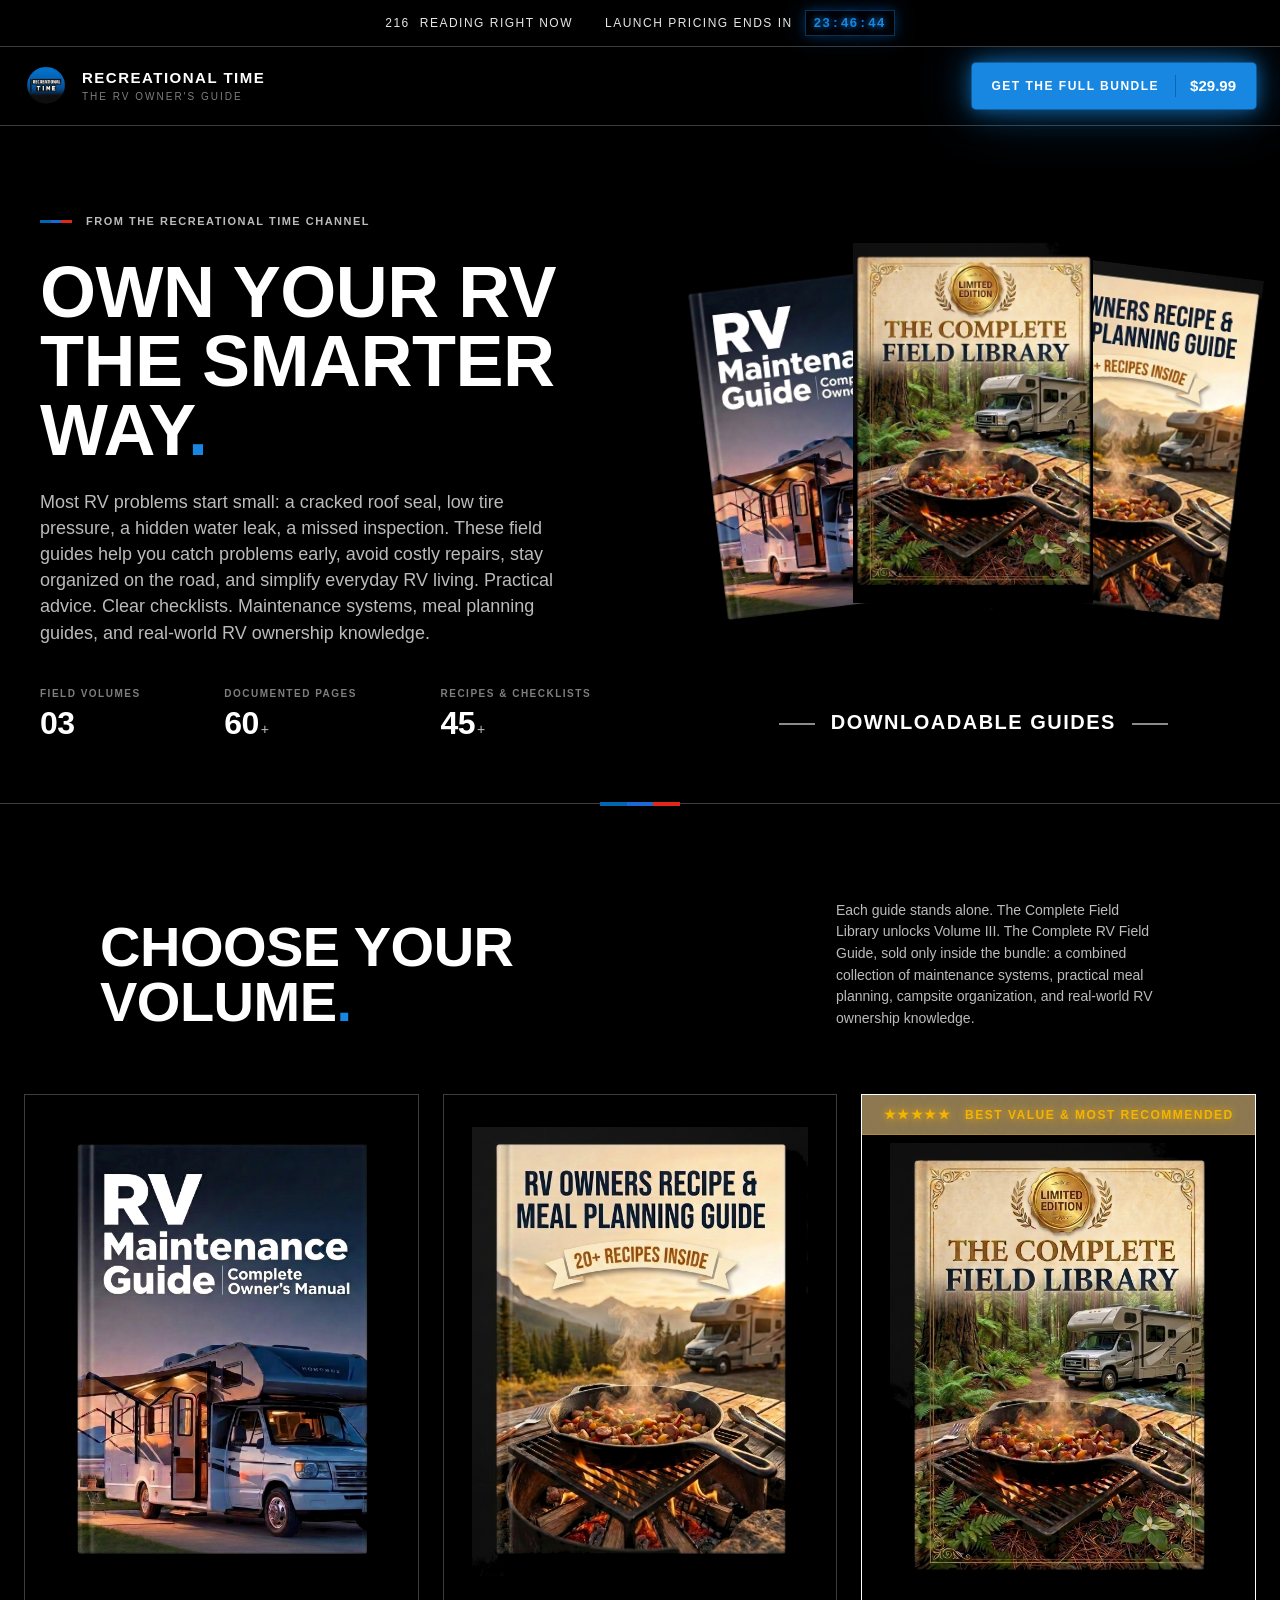
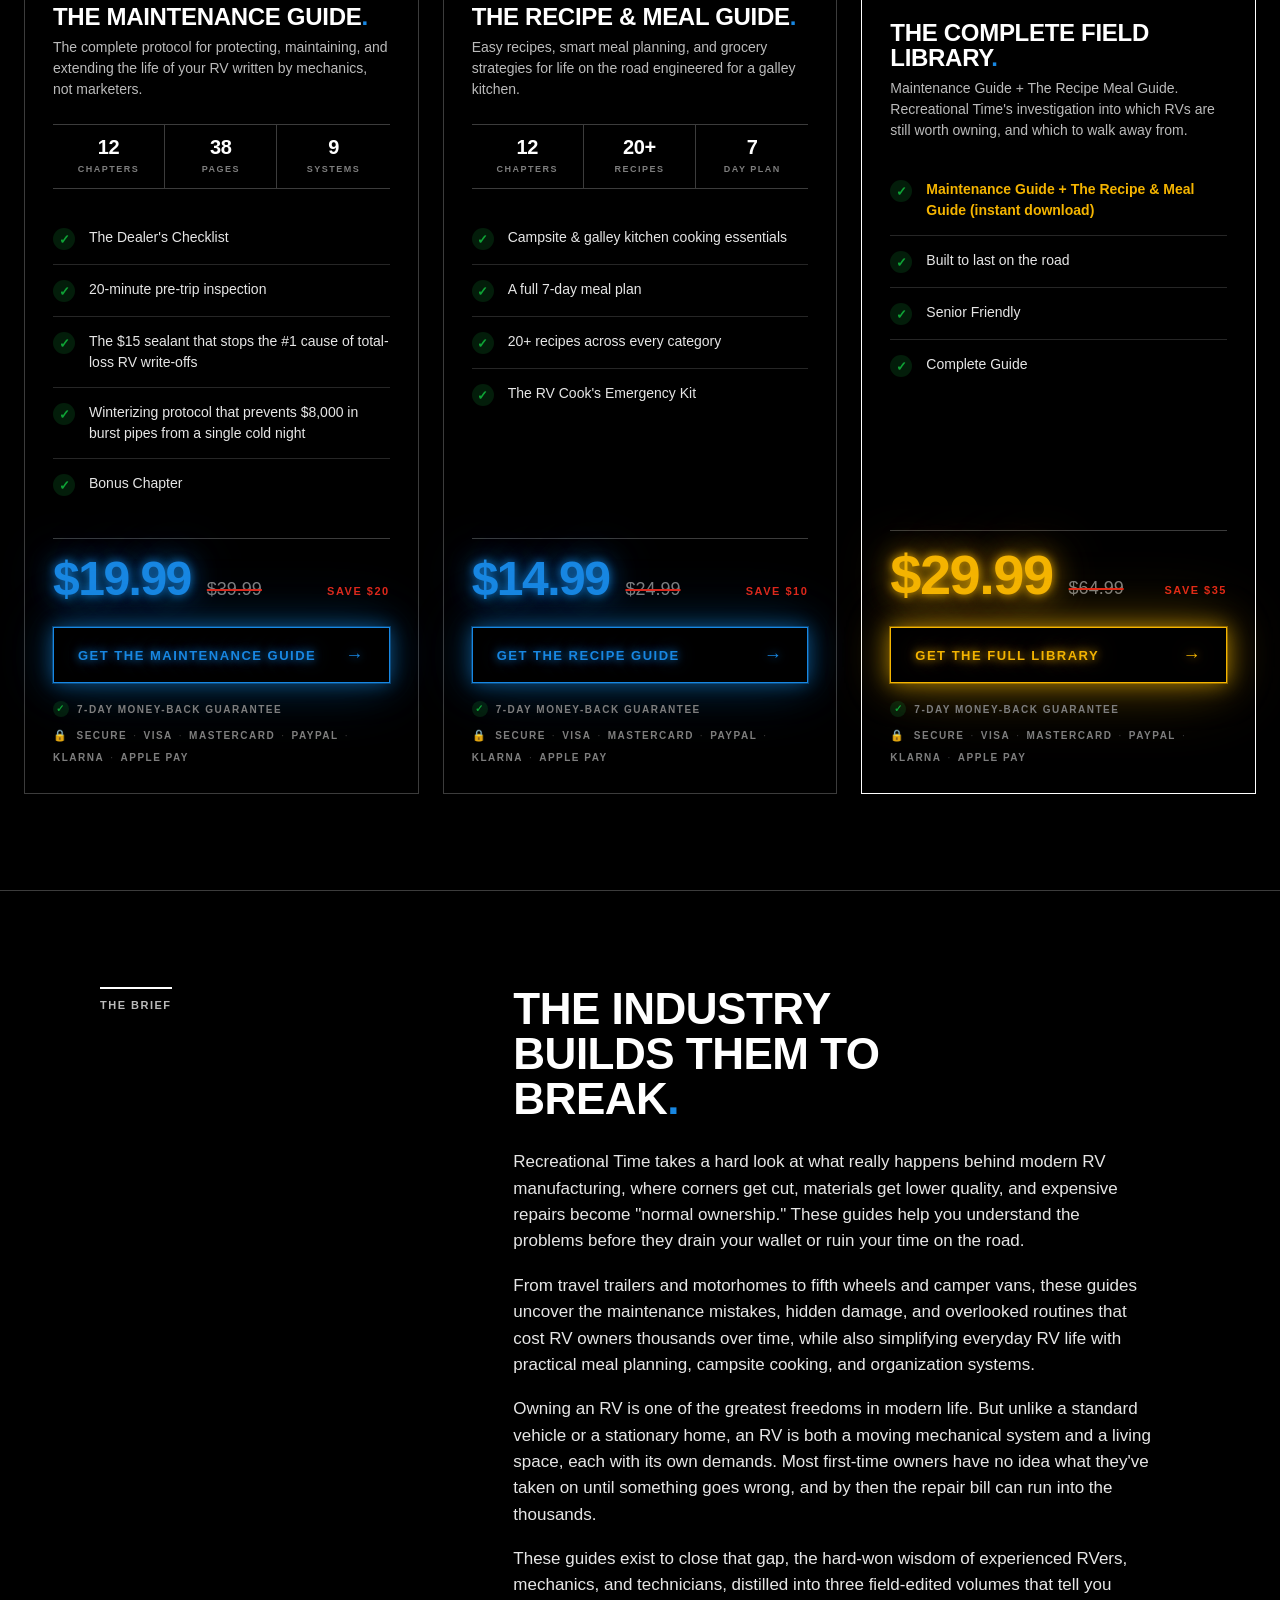
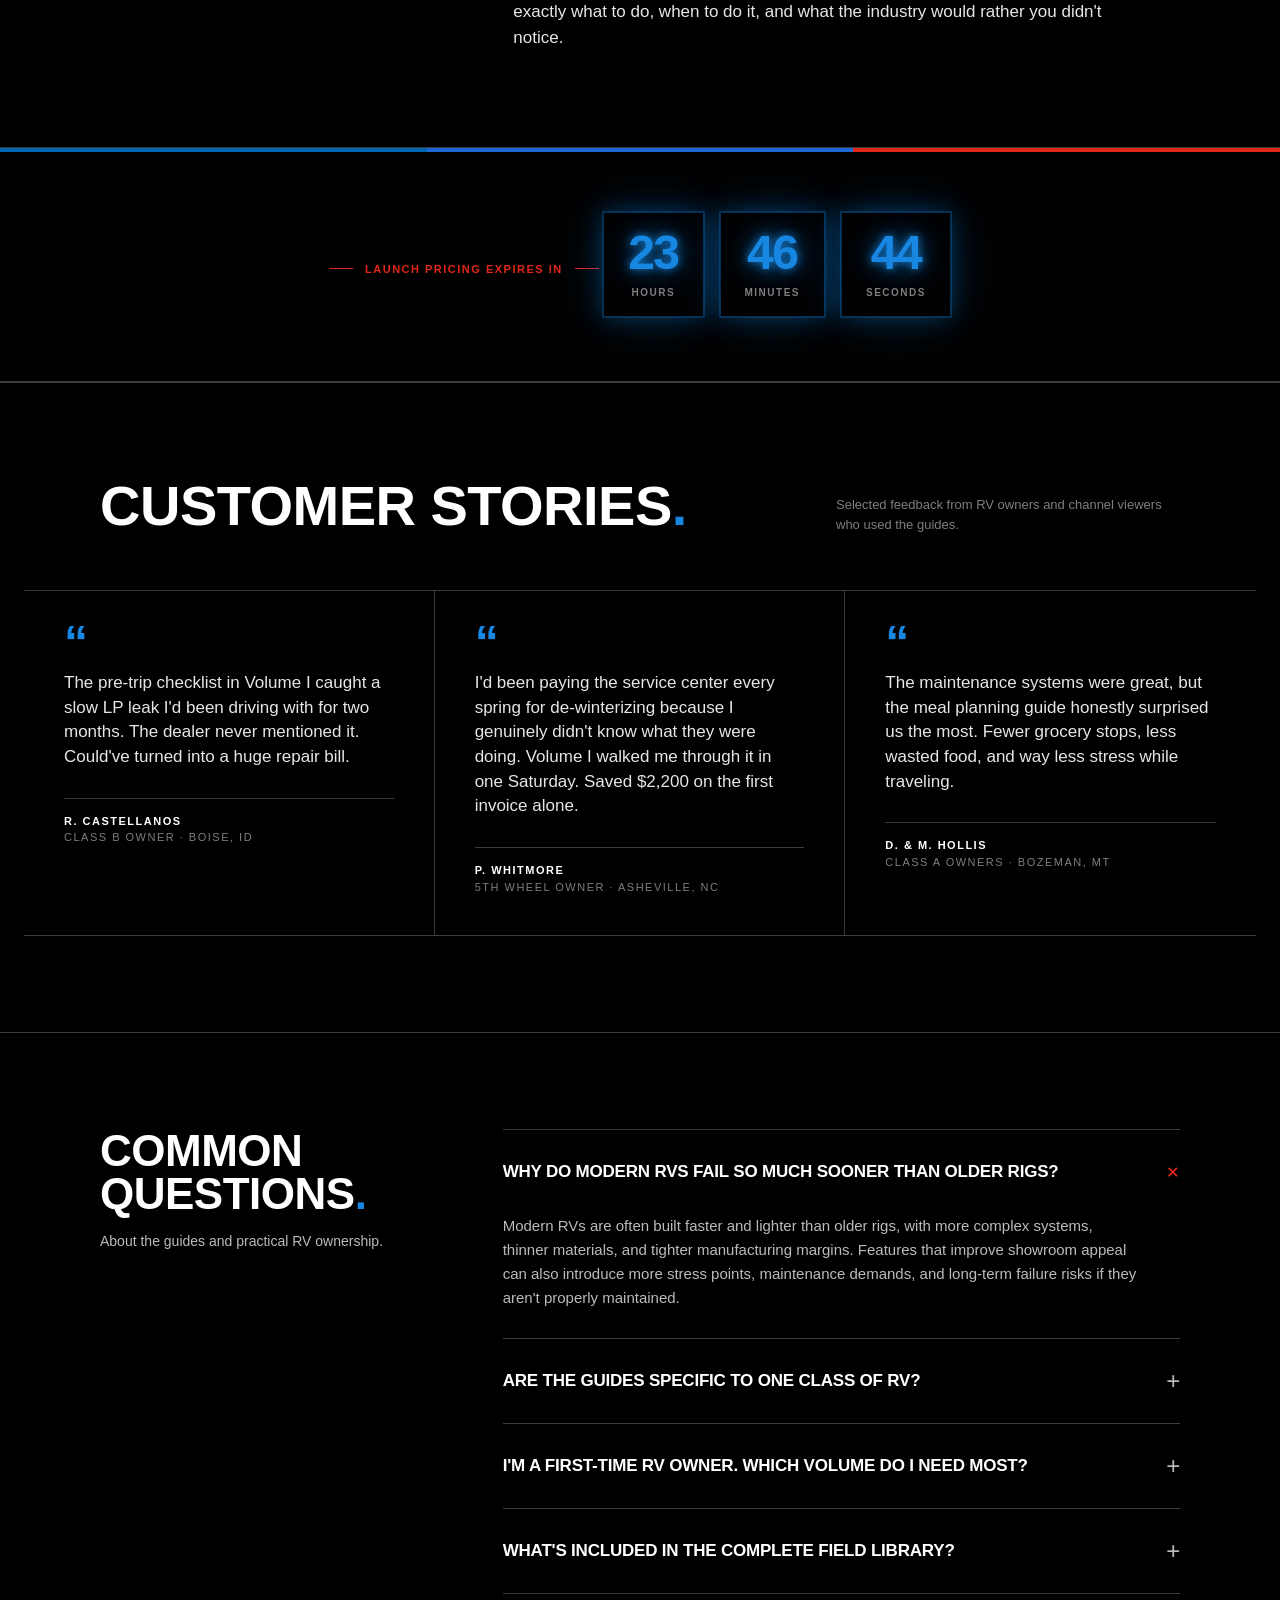
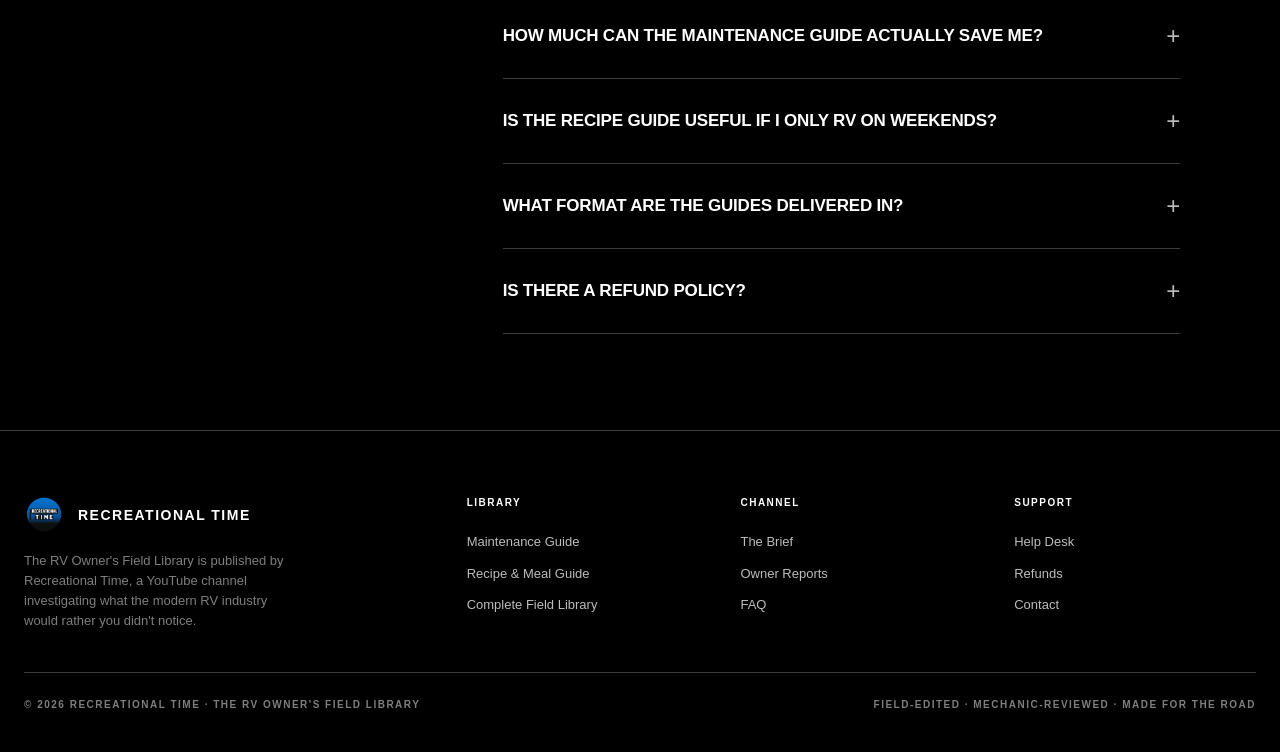
==== index.html @ baa6d8cb "Update nav bundle price from $30 to $29.99 Co-Authored-By: Claude Opus 4.6 <noreply@anthropic.com>" ====
<!DOCTYPE html>
<html lang="en">
<head>
<meta charset="UTF-8">
<meta name="viewport" content="width=device-width, initial-scale=1.0">
<title>Recreational Time — The RV Owner's Field Library</title>
<meta name="description" content="From Recreational Time on YouTube — three field-edited guides for RV owners: maintenance, meal planning, and the brand-trust briefing the industry doesn't want you to read.">

<link rel="stylesheet" href="project/assets/colors_and_type.css">

<!-- Hotmart Checkout Widget -->
<script type="text/javascript">
function importHotmart(){
  var imported = document.createElement('script');
  imported.src = 'https://static.hotmart.com/checkout/widget.min.js';
  document.head.appendChild(imported);
  var link = document.createElement('link');
  link.rel = 'stylesheet';
  link.type = 'text/css';
  link.href = 'https://static.hotmart.com/css/hotmart-fb.min.css';
  document.head.appendChild(link);
}
importHotmart();
</script>

<style>
*, *::before, *::after { box-sizing: border-box; }

html, body { overflow-x: hidden; }

body {
  background: var(--rt-canvas);
  color: var(--rt-ink);
  font-family: var(--rt-font-text);
  font-weight: var(--rt-weight-body);
}

a { color: inherit; text-decoration: none; }

img { display: block; max-width: 100%; }

/* ============================================================
 * URGENCY BAR
 * ============================================================ */
.urgency-bar {
  position: sticky;
  top: 0;
  z-index: 100;
  background: var(--rt-canvas);
  border-bottom: 1px solid var(--rt-hairline);
  font-family: var(--rt-font-display);
  font-size: 12px;
  letter-spacing: var(--rt-track-machined);
  text-transform: uppercase;
  color: var(--rt-body-strong);
}

.urgency-bar-inner {
  max-width: 1440px;
  margin: 0 auto;
  padding: 10px 24px;
  display: flex;
  align-items: center;
  justify-content: center;
  gap: 32px;
  flex-wrap: wrap;
}

.urgency-left { display: inline-flex; align-items: center; gap: 10px; }
.urgency-right { display: inline-flex; align-items: center; gap: 12px; }

.urgency-bar strong { color: var(--rt-ink); font-weight: 700; }

.live-dot {
  display: inline-block;
  width: 6px; height: 6px;
  background: var(--rt-m-red);
  border-radius: var(--rt-radius-full);
  animation: pulse 1.6s var(--rt-ease) infinite;
}
@keyframes pulse { 0%,100%{opacity:1} 50%{opacity:0.35} }

.urgency-timer {
  display: inline-flex;
  align-items: center;
  gap: 2px;
  font-family: var(--rt-font-display);
  font-weight: 700;
  font-size: 13px;
  letter-spacing: 1.5px;
  color: #1887e2;
  font-variant-numeric: tabular-nums;
  padding: 2px 8px;
  border: 1px solid rgba(24, 135, 226, 0.40);
  text-shadow:
    0 0 6px rgba(24, 135, 226, 0.85),
    0 0 14px rgba(24, 135, 226, 0.60),
    0 0 28px rgba(24, 135, 226, 0.35);
  box-shadow:
    0 0 12px rgba(24, 135, 226, 0.30),
    0 0 28px rgba(24, 135, 226, 0.18);
}

/* ============================================================
 * NAV BAR
 * ============================================================ */
.nav-bar {
  position: sticky;
  top: 38px;
  z-index: 99;
  background: var(--rt-canvas);
  border-bottom: 1px solid var(--rt-hairline);
}
.nav-bar-inner {
  max-width: 1440px;
  margin: 0 auto;
  padding: 16px 24px;
  display: flex;
  align-items: center;
  justify-content: space-between;
  gap: 24px;
}
.nav-brand {
  display: flex;
  align-items: center;
  gap: 14px;
}
.nav-logo {
  width: 44px;
  height: 44px;
  display: block;
  object-fit: contain;
  flex-shrink: 0;
}
.footer-brand .nav-logo { width: 40px; height: 40px; }
.nav-brand-text {
  font-family: var(--rt-font-display);
  font-weight: 700;
  font-size: 15px;
  letter-spacing: var(--rt-track-machined);
  text-transform: uppercase;
  color: var(--rt-ink);
  line-height: 1.1;
}
.nav-brand-text span {
  display: block;
  font-weight: 400;
  font-size: 10px;
  letter-spacing: 2px;
  color: var(--rt-muted);
  margin-top: 4px;
}
.nav-links {
  display: flex;
  align-items: center;
  gap: 32px;
}
.nav-link {
  font-family: var(--rt-font-display);
  font-size: 13px;
  letter-spacing: var(--rt-track-machined);
  text-transform: uppercase;
  color: var(--rt-body);
  font-weight: 400;
  transition: color var(--rt-duration-base) var(--rt-ease);
}
.nav-link:hover { color: var(--rt-ink); }

.nav-cta {
  display: inline-flex;
  align-items: center;
  gap: 16px;
  background: #1887e2;
  color: #ffffff;
  padding: 12px 20px;
  font-family: var(--rt-font-display);
  font-weight: 700;
  font-size: 12px;
  letter-spacing: var(--rt-track-machined);
  text-transform: uppercase;
  border-radius: 4px;
  box-shadow:
    0 0 0 1px rgba(24, 135, 226, 0.45),
    0 0 16px rgba(24, 135, 226, 0.55),
    0 0 36px rgba(24, 135, 226, 0.45),
    0 0 64px rgba(24, 135, 226, 0.30);
  transition: box-shadow var(--rt-duration-base) var(--rt-ease),
              transform var(--rt-duration-base) var(--rt-ease),
              background-color var(--rt-duration-base) var(--rt-ease);
}
.nav-cta:hover {
  background: #2898f0;
  transform: translateY(-1px);
  box-shadow:
    0 0 0 1px rgba(24, 135, 226, 0.6),
    0 0 22px rgba(24, 135, 226, 0.75),
    0 0 48px rgba(24, 135, 226, 0.55),
    0 0 80px rgba(24, 135, 226, 0.40);
}
.nav-cta-price {
  font-weight: 900;
  font-size: 15px;
  letter-spacing: 0;
  padding-left: 14px;
  border-left: 1px solid rgba(0,0,0,0.25);
}

@media (max-width: 820px) {
  .nav-links { display: none; }
  .nav-brand-text span { display: none; }
  .nav-brand-text { font-size: 13px; }
}

/* ============================================================
 * HERO
 * ============================================================ */
.hero {
  position: relative;
  padding: 80px 24px 64px;
  background: var(--rt-canvas);
  overflow: hidden;
}
.hero-inner {
  max-width: 1200px;
  margin: 0 auto;
  display: grid;
  grid-template-columns: 1.1fr 1fr;
  gap: 80px;
  align-items: center;
}
@media (max-width: 960px) {
  .hero-inner { grid-template-columns: 1fr; gap: 56px; text-align: center; }
}

.hero-eyebrow {
  display: inline-flex;
  align-items: center;
  gap: 14px;
  font-family: var(--rt-font-display);
  font-size: 11px;
  font-weight: 700;
  letter-spacing: var(--rt-track-machined);
  text-transform: uppercase;
  color: var(--rt-body);
  margin-bottom: 28px;
}
.hero-eyebrow::before {
  content: '';
  width: 32px;
  height: 3px;
  background: var(--rt-tricolor);
}

.hero h1 {
  font-family: var(--rt-font-display);
  font-weight: 700;
  font-size: clamp(40px, 6.2vw, 72px);
  line-height: 0.96;
  letter-spacing: -0.5px;
  text-transform: uppercase;
  color: var(--rt-ink);
  margin: 0 0 24px;
}
.hero h1 .rt-period { color: #1887e2; }

.hero-sub {
  font-family: var(--rt-font-text);
  font-size: 18px;
  font-weight: 300;
  line-height: 1.45;
  color: var(--rt-body);
  max-width: 540px;
  margin-bottom: 40px;
}
@media (max-width: 960px) { .hero-sub { margin-left: auto; margin-right: auto; } }

.hero-stats {
  display: grid;
  grid-template-columns: repeat(3, auto);
  gap: 48px;
  margin-bottom: 0;
}
@media (max-width: 960px) {
  .hero-stats { justify-content: center; gap: 32px; }
}
@media (max-width: 500px) {
  .hero-stats { grid-template-columns: 1fr 1fr; gap: 24px 32px; }
}
.hero-stat-label {
  font-family: var(--rt-font-display);
  font-size: 10px;
  font-weight: 700;
  letter-spacing: var(--rt-track-machined);
  text-transform: uppercase;
  color: var(--rt-muted);
  margin-bottom: 6px;
}
.hero-stat-value {
  font-family: var(--rt-font-display);
  font-weight: 700;
  font-size: 32px;
  line-height: 1;
  color: var(--rt-ink);
  letter-spacing: -0.5px;
}
.hero-stat-unit { font-size: 14px; color: var(--rt-body); margin-left: 2px; font-weight: 400; }

.hero-stack-wrap {
  display: flex;
  flex-direction: column;
  align-items: stretch;
}

.hero-stack {
  position: relative;
  height: 460px;
  display: flex;
  align-items: center;
  justify-content: center;
}
@media (max-width: 960px) { .hero-stack { height: 380px; } }

.hero-stack .vol {
  position: absolute;
  width: 240px;
  aspect-ratio: 2/3;
  box-shadow: none;
  transition: transform var(--rt-duration-photo) var(--rt-ease);
}
.hero-stack .vol-1 { transform: translate(-150px, 8px) rotate(-7deg); z-index: 1; }
.hero-stack .vol-2 { transform: translate(0, -14px) rotate(0deg); z-index: 3; }
.hero-stack .vol-3 { transform: translate(150px, 8px) rotate(7deg); z-index: 2; }
.hero-stack:hover .vol-1 { transform: translate(-180px, 0) rotate(-9deg); }
.hero-stack:hover .vol-2 { transform: translate(0, -22px) rotate(0deg); }
.hero-stack:hover .vol-3 { transform: translate(180px, 0) rotate(9deg); }

@media (max-width: 960px) {
  .hero-stack .vol { width: 170px; }
  .hero-stack .vol-1 { transform: translate(-115px, 6px) rotate(-7deg); }
  .hero-stack .vol-2 { transform: translate(0, -10px) rotate(0deg); }
  .hero-stack .vol-3 { transform: translate(115px, 6px) rotate(7deg); }
}

.hero-stack .vol .cover-photo {
  background: var(--rt-canvas);
  width: 100%;
  height: 100%;
  display: block;
  overflow: hidden;
}
.hero-stack .vol .cover-photo img {
  width: 100%;
  height: 100%;
  object-fit: cover;
  display: block;
}

.hero-stack-label {
  margin-top: 40px;
  text-align: center;
  font-family: var(--rt-font-display);
  font-size: 20px;
  font-weight: 700;
  letter-spacing: var(--rt-track-machined);
  text-transform: uppercase;
  color: #ffffff;
}
.hero-stack-label::before,
.hero-stack-label::after {
  content: '';
  display: inline-block;
  width: 36px;
  height: 1.5px;
  background: rgba(255, 255, 255, 0.55);
  vertical-align: middle;
  margin: 0 16px;
}

@media (max-width: 960px) {
  .hero-stack-label { font-size: 18px; margin-top: 32px; }
}

/* ============================================================
 * COVER COMPONENTS
 * ============================================================ */
.cover-photo {
  background: var(--rt-canvas);
  border: 0;
  padding: 0;
  display: block;
  position: relative;
  overflow: hidden;
}
.cover-photo img {
  width: 100%;
  height: 100%;
  object-fit: cover;
  object-position: center;
  display: block;
}

/* ============================================================
 * OFFER — THE THREE BOOKS
 * ============================================================ */
.offer {
  background: var(--rt-canvas);
  padding: 96px 24px;
  border-top: 1px solid var(--rt-hairline);
  position: relative;
}
.offer-stripe {
  position: absolute;
  top: -2px;
  left: 50%;
  transform: translateX(-50%);
  width: 80px;
  height: 4px;
  background: var(--rt-tricolor);
}

.offer-head {
  max-width: 1080px;
  margin: 0 auto 64px;
  display: grid;
  grid-template-columns: 2fr 1fr;
  gap: 48px;
  align-items: end;
}
@media (max-width: 820px) {
  .offer-head { grid-template-columns: 1fr; gap: 24px; }
}

.offer-head h2 {
  font-family: var(--rt-font-display);
  font-weight: 700;
  font-size: clamp(32px, 4.4vw, 56px);
  line-height: 0.98;
  text-transform: uppercase;
  letter-spacing: -0.5px;
  color: var(--rt-ink);
  margin: 0;
}
.offer-head h2 .rt-period { color: #1887e2; }
.offer-head p {
  font-family: var(--rt-font-text);
  font-size: 14px;
  font-weight: 300;
  color: var(--rt-body);
  line-height: 1.55;
  max-width: 320px;
}
@media (max-width: 820px) { .offer-head p { max-width: none; } }

.cards-grid {
  display: grid;
  grid-template-columns: repeat(3, 1fr);
  gap: 24px;
  max-width: 1280px;
  margin: 0 auto;
}
@media (max-width: 960px) {
  .cards-grid { grid-template-columns: 1fr; max-width: 440px; }
}

/* ---- Card ---- */
.book-card {
  background: var(--rt-canvas);
  border: 1px solid var(--rt-hairline);
  display: flex;
  flex-direction: column;
  position: relative;
  padding: 32px 28px 28px;
  transition: border-color var(--rt-duration-base) var(--rt-ease);
}
.book-card:hover { border-color: var(--rt-body); }

.book-card.featured {
  background: var(--rt-canvas);
  border-color: var(--rt-ink);
  padding-top: 48px;
}

.featured-flag {
  position: absolute;
  top: 0; left: 0; right: 0;
  background: rgb(141, 120, 82);
  color: #f4b400;
  font-family: var(--rt-font-display);
  font-weight: 700;
  font-size: 12px;
  letter-spacing: var(--rt-track-machined);
  text-transform: uppercase;
  text-align: center;
  padding: 10px 14px;
  display: flex;
  align-items: center;
  justify-content: center;
  gap: 14px;
  border-bottom: 1px solid rgba(244, 180, 0, 0.35);
  text-shadow:
    0 0 8px rgba(244, 180, 0, 0.80),
    0 0 18px rgba(244, 180, 0, 0.50);
}
.featured-flag .stars {
  letter-spacing: 1.5px;
  font-size: 13px;
}

.book-vol {
  position: absolute;
  top: 16px;
  right: 16px;
  font-family: var(--rt-font-display);
  font-weight: 700;
  font-size: 11px;
  letter-spacing: var(--rt-track-machined);
  text-transform: uppercase;
  color: var(--rt-muted);
  z-index: 2;
}
.book-card.featured .book-vol { top: 60px; }

.card-cover-slot {
  width: 100%;
  aspect-ratio: 3/4;
  margin-bottom: 28px;
  display: flex;
  align-items: stretch;
  justify-content: stretch;
}
.card-cover-slot .cover-photo { width: 100%; height: 100%; }

.card-title {
  font-family: var(--rt-font-display);
  font-weight: 700;
  font-size: 24px;
  line-height: 1.05;
  letter-spacing: -0.3px;
  text-transform: uppercase;
  color: var(--rt-ink);
  margin: 0 0 8px;
}
.card-title .rt-period { color: #1887e2; }
.card-tagline {
  font-family: var(--rt-font-text);
  font-size: 14px;
  font-weight: 300;
  color: var(--rt-body);
  line-height: 1.5;
  margin: 0 0 24px;
}

/* Spec strip */
.spec-strip {
  display: grid;
  grid-template-columns: repeat(3, 1fr);
  border-top: 1px solid var(--rt-hairline);
  border-bottom: 1px solid var(--rt-hairline);
  margin-bottom: 24px;
}
.spec-cell {
  padding: 12px 8px;
  text-align: center;
  border-right: 1px solid var(--rt-hairline);
}
.spec-cell:last-child { border-right: 0; }
.spec-cell-val {
  font-family: var(--rt-font-display);
  font-weight: 700;
  font-size: 20px;
  color: var(--rt-ink);
  line-height: 1;
  letter-spacing: -0.3px;
}
.spec-cell-lbl {
  font-family: var(--rt-font-display);
  font-size: 9px;
  font-weight: 700;
  letter-spacing: var(--rt-track-machined);
  text-transform: uppercase;
  color: var(--rt-muted);
  margin-top: 6px;
}

/* Volume equation for the bundle */
.includes-eq {
  display: grid;
  grid-template-columns: 1fr auto 1fr auto 1fr;
  align-items: stretch;
  gap: 6px;
  margin-bottom: 24px;
}
.eq-vol {
  background: var(--rt-canvas);
  border: 1px solid var(--rt-hairline);
  padding: 10px 6px;
  text-align: center;
  position: relative;
}
.eq-vol.exclusive { border-color: var(--rt-ink); }
.eq-vol.exclusive::before {
  content: '';
  position: absolute;
  top: -1px; left: -1px; right: -1px;
  height: 3px;
  background: var(--rt-tricolor);
}
.eq-roman {
  font-family: var(--rt-font-display);
  font-weight: 700;
  font-size: 22px;
  color: var(--rt-ink);
  line-height: 1;
  letter-spacing: -0.5px;
}
.eq-lbl {
  font-family: var(--rt-font-display);
  font-size: 9px;
  font-weight: 700;
  letter-spacing: var(--rt-track-machined);
  text-transform: uppercase;
  color: var(--rt-muted);
  margin-top: 4px;
}
.eq-vol.exclusive .eq-tag {
  position: absolute;
  bottom: -8px; left: 50%;
  transform: translateX(-50%);
  background: var(--rt-ink);
  color: var(--rt-canvas);
  font-family: var(--rt-font-display);
  font-size: 7px;
  font-weight: 700;
  letter-spacing: 1px;
  text-transform: uppercase;
  padding: 2px 6px;
  white-space: nowrap;
}
.eq-plus {
  font-family: var(--rt-font-display);
  font-weight: 300;
  font-size: 18px;
  color: var(--rt-muted);
  display: flex;
  align-items: center;
  justify-content: center;
}

/* Features list */
.features {
  list-style: none;
  padding: 0;
  margin: 0 0 28px;
  flex: 1;
}
.features li {
  display: flex;
  gap: 14px;
  padding: 14px 0;
  font-family: var(--rt-font-text);
  font-size: 14px;
  font-weight: 300;
  line-height: 1.5;
  color: var(--rt-body-strong);
  border-bottom: 1px solid var(--rt-hairline-strong);
}
.features li:last-child { border-bottom: 0; }
.features li::before {
  content: '\2713';
  flex: 0 0 22px;
  width: 22px;
  height: 22px;
  display: inline-flex;
  align-items: center;
  justify-content: center;
  background: rgba(15, 163, 54, 0.18);
  color: var(--rt-success);
  border-radius: var(--rt-radius-full);
  font-family: var(--rt-font-display);
  font-size: 13px;
  font-weight: 700;
  line-height: 1;
  margin-top: 1px;
}
.features li strong {
  color: var(--rt-warning);
  font-weight: 700;
}
.features li .gold {
  color: #f4b400;
}

/* Bonus block */
.bonus-block {
  border: 1px solid var(--rt-hairline);
  border-left: 3px solid;
  border-image: var(--rt-tricolor) 1;
  border-left-width: 3px;
  padding: 16px 18px;
  margin-bottom: 24px;
  background: var(--rt-surface-soft);
}
.bonus-head {
  font-family: var(--rt-font-display);
  font-size: 10px;
  font-weight: 700;
  letter-spacing: var(--rt-track-machined);
  text-transform: uppercase;
  color: var(--rt-ink);
  margin-bottom: 10px;
}
.bonus-row {
  display: grid;
  grid-template-columns: auto 1fr auto;
  gap: 12px;
  padding: 8px 0;
  align-items: baseline;
  font-family: var(--rt-font-text);
  font-size: 13px;
  font-weight: 300;
  color: var(--rt-body-strong);
  border-bottom: 1px dashed var(--rt-hairline-strong);
}
.bonus-row:last-child { border-bottom: 0; }
.bonus-num {
  font-family: var(--rt-font-display);
  font-weight: 700;
  font-size: 10px;
  letter-spacing: var(--rt-track-machined);
  text-transform: uppercase;
  color: var(--rt-muted);
}
.bonus-val {
  font-family: var(--rt-font-display);
  font-weight: 700;
  font-size: 12px;
  letter-spacing: var(--rt-track-loose);
  color: var(--rt-ink);
  white-space: nowrap;
}

/* Price block */
.price-block {
  display: flex;
  align-items: baseline;
  gap: 16px;
  padding: 16px 0 24px;
  border-top: 1px solid var(--rt-hairline);
}
.price-now {
  font-family: var(--rt-font-display);
  font-weight: 700;
  font-size: 48px;
  line-height: 1;
  letter-spacing: -1.5px;
  color: #1887e2;
  text-shadow:
    0 0 10px rgba(24, 135, 226, 0.85),
    0 0 28px rgba(24, 135, 226, 0.60),
    0 0 56px rgba(24, 135, 226, 0.40);
}
.book-card.featured .price-now {
  font-size: 56px;
  color: #f4b400;
  text-shadow:
    0 0 10px rgba(244, 180, 0, 0.85),
    0 0 28px rgba(244, 180, 0, 0.60),
    0 0 56px rgba(244, 180, 0, 0.40);
}
.price-was {
  font-family: var(--rt-font-display);
  font-size: 18px;
  font-weight: 400;
  color: var(--rt-muted);
  text-decoration: line-through;
  text-decoration-color: var(--rt-m-red);
  text-decoration-thickness: 2px;
}
.price-save {
  margin-left: auto;
  font-family: var(--rt-font-display);
  font-weight: 700;
  font-size: 11px;
  letter-spacing: var(--rt-track-machined);
  text-transform: uppercase;
  color: var(--rt-m-red);
}

/* CTA */
.cta-btn {
  display: flex;
  align-items: center;
  justify-content: space-between;
  width: 100%;
  height: 56px;
  padding: 0 24px;
  background: var(--rt-canvas);
  color: #1887e2;
  border: 1px solid #1887e2;
  font-family: var(--rt-font-display);
  font-weight: 700;
  font-size: 13px;
  letter-spacing: var(--rt-track-machined);
  text-transform: uppercase;
  text-decoration: none;
  cursor: pointer;
  text-shadow:
    0 0 8px rgba(24, 135, 226, 0.85),
    0 0 20px rgba(24, 135, 226, 0.55);
  box-shadow:
    0 0 0 1px rgba(24, 135, 226, 0.35),
    0 0 18px rgba(24, 135, 226, 0.45),
    0 0 40px rgba(24, 135, 226, 0.30),
    0 0 70px rgba(24, 135, 226, 0.18);
  transition: background var(--rt-duration-base) var(--rt-ease),
              color var(--rt-duration-base) var(--rt-ease),
              box-shadow var(--rt-duration-base) var(--rt-ease),
              transform var(--rt-duration-base) var(--rt-ease);
}
.cta-btn:hover {
  background: #1887e2;
  color: #ffffff;
  transform: translateY(-1px);
  box-shadow:
    0 0 0 1px rgba(24, 135, 226, 0.55),
    0 0 26px rgba(24, 135, 226, 0.70),
    0 0 56px rgba(24, 135, 226, 0.50),
    0 0 90px rgba(24, 135, 226, 0.30);
}
.cta-btn .arrow { font-weight: 300; font-size: 18px; }

.cta-btn.primary {
  background: var(--rt-canvas);
  color: #f4b400;
  border-color: #f4b400;
  text-shadow:
    0 0 8px rgba(244, 180, 0, 0.85),
    0 0 20px rgba(244, 180, 0, 0.55);
  box-shadow:
    0 0 0 1px rgba(244, 180, 0, 0.40),
    0 0 20px rgba(244, 180, 0, 0.55),
    0 0 44px rgba(244, 180, 0, 0.35),
    0 0 78px rgba(244, 180, 0, 0.20);
}
.cta-btn.primary:hover {
  background: #f4b400;
  color: #1a1100;
  border-color: #f4b400;
  text-shadow: none;
  box-shadow:
    0 0 0 1px rgba(244, 180, 0, 0.60),
    0 0 28px rgba(244, 180, 0, 0.80),
    0 0 60px rgba(244, 180, 0, 0.55),
    0 0 96px rgba(244, 180, 0, 0.32);
}

/* Guarantee */
.guarantee {
  display: flex;
  flex-direction: column;
  gap: 10px;
  margin-top: 18px;
  font-family: var(--rt-font-display);
  font-size: 10px;
  font-weight: 700;
  letter-spacing: var(--rt-track-machined);
  text-transform: uppercase;
  color: var(--rt-muted);
}
.guarantee::before { display: none; }
.guarantee-line {
  display: flex;
  align-items: center;
  gap: 8px;
}
.guarantee-check {
  display: inline-flex;
  align-items: center;
  justify-content: center;
  width: 16px;
  height: 16px;
  background: rgba(15, 163, 54, 0.18);
  color: var(--rt-success);
  border-radius: var(--rt-radius-full);
  font-size: 10px;
  font-weight: 700;
  line-height: 1;
  flex-shrink: 0;
}
.guarantee-payments {
  display: flex;
  align-items: center;
  gap: 6px;
  flex-wrap: wrap;
}
.guarantee-payments .lock {
  font-size: 11px;
  margin-right: 2px;
}
.guarantee-payments .sep {
  color: var(--rt-hairline);
  font-weight: 300;
}

/* ============================================================
 * STORY
 * ============================================================ */
.story {
  background: var(--rt-canvas);
  padding: 96px 24px;
  border-top: 1px solid var(--rt-hairline);
}
.story-inner {
  max-width: 1080px;
  margin: 0 auto;
  display: grid;
  grid-template-columns: 1fr 2fr;
  gap: 80px;
  align-items: start;
}
@media (max-width: 820px) {
  .story-inner { grid-template-columns: 1fr; gap: 32px; }
}
.story-label {
  font-family: var(--rt-font-display);
  font-size: 11px;
  font-weight: 700;
  letter-spacing: var(--rt-track-machined);
  text-transform: uppercase;
  color: var(--rt-body);
  padding-top: 8px;
  border-top: 2px solid var(--rt-ink);
  display: inline-block;
}
.story h2 {
  font-family: var(--rt-font-display);
  font-weight: 700;
  font-size: clamp(28px, 3.8vw, 44px);
  line-height: 1.02;
  text-transform: uppercase;
  letter-spacing: -0.5px;
  color: var(--rt-ink);
  margin: 0 0 28px;
}
.story h2 .rt-period { color: #1887e2; }
.story p {
  font-family: var(--rt-font-text);
  font-size: 17px;
  font-weight: 300;
  line-height: 1.55;
  color: var(--rt-body-strong);
  margin-bottom: 18px;
  max-width: 640px;
}
.story p:last-child { margin-bottom: 0; }
.story p strong { color: var(--rt-ink); font-weight: 700; }

/* ============================================================
 * COUNTDOWN
 * ============================================================ */
.countdown {
  background: var(--rt-canvas);
  padding: 64px 24px;
  border-top: 1px solid var(--rt-hairline);
  border-bottom: 1px solid var(--rt-hairline);
  text-align: center;
  position: relative;
}
.countdown::before {
  content: '';
  position: absolute;
  top: 0; left: 0; right: 0;
  height: 4px;
  background: var(--rt-tricolor);
}
.countdown-label {
  font-family: var(--rt-font-display);
  font-size: 11px;
  font-weight: 700;
  letter-spacing: var(--rt-track-machined);
  text-transform: uppercase;
  color: var(--rt-m-red);
  margin-bottom: 24px;
  display: inline-flex;
  align-items: center;
  gap: 12px;
}
.countdown-label::before,
.countdown-label::after {
  content: '';
  width: 24px;
  height: 1px;
  background: var(--rt-m-red);
}
.countdown-timer {
  display: inline-flex;
  gap: 16px;
  font-family: var(--rt-font-display);
}
.countdown-unit {
  background: var(--rt-canvas);
  border: 1px solid rgba(24, 135, 226, 0.35);
  padding: 16px 24px;
  min-width: 96px;
  box-shadow:
    0 0 0 1px rgba(24, 135, 226, 0.25),
    0 0 24px rgba(24, 135, 226, 0.35),
    0 0 56px rgba(24, 135, 226, 0.20);
}
.countdown-unit .num {
  font-size: 48px;
  font-weight: 700;
  color: #1887e2;
  line-height: 1;
  letter-spacing: -1.5px;
  font-variant-numeric: tabular-nums;
  text-shadow:
    0 0 8px rgba(24, 135, 226, 0.85),
    0 0 24px rgba(24, 135, 226, 0.65),
    0 0 48px rgba(24, 135, 226, 0.45);
}
.countdown-unit .label {
  margin-top: 8px;
  font-family: var(--rt-font-display);
  font-size: 10px;
  font-weight: 700;
  letter-spacing: var(--rt-track-machined);
  text-transform: uppercase;
  color: var(--rt-muted);
}
@media (max-width: 600px) {
  .countdown-unit { padding: 12px 14px; min-width: 80px; }
  .countdown-unit .num { font-size: 36px; }
  .countdown-timer { gap: 8px; }
}

/* ============================================================
 * TESTIMONIALS
 * ============================================================ */
.testimonials {
  background: var(--rt-canvas);
  padding: 96px 24px;
  border-top: 1px solid var(--rt-hairline);
}
.test-inner { max-width: 1280px; margin: 0 auto; }
.test-head {
  max-width: 1080px;
  margin: 0 auto 56px;
  display: grid;
  grid-template-columns: 2fr 1fr;
  gap: 48px;
  align-items: end;
}
@media (max-width: 820px) { .test-head { grid-template-columns: 1fr; gap: 16px; } }
.test-head h2 {
  font-family: var(--rt-font-display);
  font-weight: 700;
  font-size: clamp(32px, 4.4vw, 56px);
  line-height: 0.98;
  text-transform: uppercase;
  letter-spacing: -0.5px;
  color: var(--rt-ink);
  margin: 0;
}
.test-head h2 .rt-period { color: #1887e2; }
.test-head p {
  font-family: var(--rt-font-text);
  font-size: 13px;
  font-weight: 300;
  color: var(--rt-muted);
  line-height: 1.5;
}

.test-grid {
  display: grid;
  grid-template-columns: repeat(3, 1fr);
  gap: 0;
  max-width: 1280px;
  margin: 0 auto;
  border-top: 1px solid var(--rt-hairline);
  border-bottom: 1px solid var(--rt-hairline);
}
@media (max-width: 960px) { .test-grid { grid-template-columns: 1fr; } }

.test {
  padding: 40px;
  border-right: 1px solid var(--rt-hairline);
}
.test:last-child { border-right: 0; }
@media (max-width: 960px) {
  .test { border-right: 0; border-bottom: 1px solid var(--rt-hairline); }
  .test:last-child { border-bottom: 0; }
}
.test-quote {
  font-family: var(--rt-font-text);
  font-size: 17px;
  font-weight: 300;
  line-height: 1.45;
  color: var(--rt-body-strong);
  margin: 0 0 28px;
}
.test-quote::before {
  content: '\201C';
  display: block;
  font-family: var(--rt-font-display);
  font-size: 48px;
  font-weight: 700;
  line-height: 0.5;
  color: #1887e2;
  margin-bottom: 16px;
}
.test-byline {
  font-family: var(--rt-font-display);
  font-size: 11px;
  font-weight: 700;
  letter-spacing: var(--rt-track-machined);
  text-transform: uppercase;
  color: var(--rt-body);
  padding-top: 14px;
  border-top: 1px solid var(--rt-hairline);
}
.test-byline span { color: var(--rt-muted); font-weight: 400; }
.test-byline em { color: var(--rt-ink); font-style: normal; }

/* ============================================================
 * FAQ
 * ============================================================ */
.faq {
  background: var(--rt-canvas);
  padding: 96px 24px;
  border-top: 1px solid var(--rt-hairline);
}
.faq-inner {
  max-width: 1080px;
  margin: 0 auto;
  display: grid;
  grid-template-columns: 1fr 2fr;
  gap: 64px;
}
@media (max-width: 820px) { .faq-inner { grid-template-columns: 1fr; gap: 32px; } }

.faq-side h2 {
  font-family: var(--rt-font-display);
  font-weight: 700;
  font-size: clamp(28px, 3.8vw, 44px);
  line-height: 0.98;
  text-transform: uppercase;
  letter-spacing: -0.5px;
  color: var(--rt-ink);
  margin: 0 0 16px;
}
.faq-side h2 .rt-period { color: #1887e2; }
.faq-side p {
  font-family: var(--rt-font-text);
  font-size: 14px;
  font-weight: 300;
  color: var(--rt-body);
  line-height: 1.55;
}

.faq-list { display: flex; flex-direction: column; }
.faq-item {
  border-bottom: 1px solid var(--rt-hairline);
}
.faq-item:first-child { border-top: 1px solid var(--rt-hairline); }
.faq-item summary {
  list-style: none;
  cursor: pointer;
  padding: 24px 0;
  display: flex;
  justify-content: space-between;
  align-items: center;
  gap: 24px;
  font-family: var(--rt-font-display);
  font-weight: 700;
  font-size: 17px;
  letter-spacing: -0.2px;
  text-transform: uppercase;
  color: var(--rt-ink);
}
.faq-item summary::-webkit-details-marker,
.faq-item summary::marker { display: none; }
.faq-item summary::after {
  content: '+';
  font-family: var(--rt-font-display);
  font-weight: 300;
  font-size: 24px;
  color: var(--rt-body);
  transition: transform var(--rt-duration-base) var(--rt-ease), color var(--rt-duration-base) var(--rt-ease);
  flex-shrink: 0;
}
.faq-item[open] summary::after { transform: rotate(45deg); color: var(--rt-m-red); }
.faq-answer {
  padding: 0 0 28px;
  font-family: var(--rt-font-text);
  font-size: 15px;
  font-weight: 300;
  line-height: 1.6;
  color: var(--rt-body);
  max-width: 640px;
}
.faq-answer strong { color: var(--rt-ink); font-weight: 700; }

/* ============================================================
 * FOOTER
 * ============================================================ */
footer {
  background: var(--rt-canvas);
  padding: 64px 24px 40px;
  border-top: 1px solid var(--rt-hairline);
}
.footer-inner {
  max-width: 1280px;
  margin: 0 auto;
  display: grid;
  grid-template-columns: 1fr 2fr;
  gap: 48px;
  padding-bottom: 40px;
  border-bottom: 1px solid var(--rt-hairline);
}
@media (max-width: 820px) { .footer-inner { grid-template-columns: 1fr; gap: 32px; } }

.footer-brand {
  display: flex;
  align-items: center;
  gap: 14px;
  margin-bottom: 16px;
}
.footer-brand-text {
  font-family: var(--rt-font-display);
  font-weight: 700;
  font-size: 14px;
  letter-spacing: var(--rt-track-machined);
  text-transform: uppercase;
  color: var(--rt-ink);
}
.footer-side p {
  font-family: var(--rt-font-text);
  font-size: 13px;
  font-weight: 300;
  color: var(--rt-muted);
  line-height: 1.55;
  max-width: 280px;
}
.footer-cols {
  display: grid;
  grid-template-columns: repeat(3, 1fr);
  gap: 32px;
}
@media (max-width: 600px) { .footer-cols { grid-template-columns: 1fr 1fr; } }
.footer-col-h {
  font-family: var(--rt-font-display);
  font-size: 10px;
  font-weight: 700;
  letter-spacing: var(--rt-track-machined);
  text-transform: uppercase;
  color: var(--rt-ink);
  margin-bottom: 16px;
}
.footer-col a {
  display: block;
  font-family: var(--rt-font-text);
  font-size: 13px;
  font-weight: 300;
  color: var(--rt-body);
  padding: 6px 0;
  transition: color var(--rt-duration-base) var(--rt-ease);
}
.footer-col a:hover { color: var(--rt-ink); }

.footer-low {
  max-width: 1280px;
  margin: 0 auto;
  padding-top: 24px;
  display: flex;
  justify-content: space-between;
  align-items: center;
  gap: 16px;
  flex-wrap: wrap;
  font-family: var(--rt-font-display);
  font-size: 10px;
  font-weight: 700;
  letter-spacing: var(--rt-track-machined);
  text-transform: uppercase;
  color: var(--rt-muted);
}

/* ============================================================
 * MOBILE STICKY CTA
 * ============================================================ */
.mobile-cta {
  display: none;
  position: fixed;
  bottom: 0; left: 0; right: 0;
  z-index: 95;
  background: var(--rt-canvas);
  border-top: 1px solid var(--rt-hairline);
  padding: 12px 16px;
  align-items: center;
  justify-content: space-between;
  gap: 12px;
}
.mobile-cta::before {
  content: '';
  position: absolute;
  top: 0; left: 0; right: 0;
  height: 3px;
  background: var(--rt-tricolor);
}
.mobile-cta-left {
  display: flex;
  flex-direction: column;
  font-family: var(--rt-font-display);
}
.mobile-cta-label {
  font-size: 9px;
  font-weight: 700;
  letter-spacing: var(--rt-track-machined);
  text-transform: uppercase;
  color: var(--rt-muted);
}
.mobile-cta-prices {
  display: flex;
  align-items: baseline;
  gap: 8px;
  margin-top: 2px;
}
.mobile-cta-was {
  font-size: 12px;
  font-weight: 400;
  color: var(--rt-muted);
  text-decoration: line-through;
  text-decoration-color: var(--rt-m-red);
}
.mobile-cta-now {
  font-size: 22px;
  font-weight: 700;
  color: var(--rt-ink);
  letter-spacing: -0.5px;
}
.mobile-cta-btn {
  background: var(--rt-canvas);
  color: #f4b400;
  border: 1px solid #f4b400;
  font-family: var(--rt-font-display);
  font-size: 12px;
  font-weight: 700;
  letter-spacing: var(--rt-track-machined);
  text-transform: uppercase;
  padding: 13px 18px;
  white-space: nowrap;
  text-shadow:
    0 0 8px rgba(244, 180, 0, 0.85),
    0 0 20px rgba(244, 180, 0, 0.55);
  box-shadow:
    0 0 0 1px rgba(244, 180, 0, 0.40),
    0 0 20px rgba(244, 180, 0, 0.55),
    0 0 44px rgba(244, 180, 0, 0.35),
    0 0 78px rgba(244, 180, 0, 0.20);
}

@media (max-width: 820px) {
  .mobile-cta { display: flex; }
  body { padding-bottom: 80px; }
  .nav-cta { display: none; }
}
</style>
</head>
<body>

<!-- URGENCY BAR -->
<div class="urgency-bar">
  <div class="urgency-bar-inner">
    <span class="urgency-left"><span id="live-viewers">216</span> Reading Right Now</span>
    <span class="urgency-right">
      <span>Launch Pricing Ends In</span>
      <span class="urgency-timer">
        <span id="top-cd-h">05</span>:<span id="top-cd-m">42</span>:<span id="top-cd-s">11</span>
      </span>
    </span>
  </div>
</div>

<!-- NAV -->
<nav class="nav-bar">
  <div class="nav-bar-inner">
    <div class="nav-brand">
      <img class="nav-logo" src="project/assets/rt-logo-channel.png" alt="Recreational Time">
      <div class="nav-brand-text">
        Recreational Time
        <span>The RV Owner's Guide</span>
      </div>
    </div>
    <a href="#offer" class="nav-cta">Get The Full Bundle <span class="nav-cta-price">$29.99</span></a>
  </div>
</nav>

<!-- HERO -->
<header class="hero">
  <div class="hero-inner">
    <div class="hero-text">
      <div class="hero-eyebrow">From The Recreational Time Channel</div>
      <h1>Own Your RV<br>The Smarter<br>Way<span class="rt-period">.</span></h1>
      <p class="hero-sub">Most RV problems start small: a cracked roof seal, low tire pressure, a hidden water leak, a missed inspection. These field guides help you catch problems early, avoid costly repairs, stay organized on the road, and simplify everyday RV living. Practical advice. Clear checklists. Maintenance systems, meal planning guides, and real-world RV ownership knowledge.</p>

      <div class="hero-stats">
        <div>
          <div class="hero-stat-label">Field Volumes</div>
          <div class="hero-stat-value">03</div>
        </div>
        <div>
          <div class="hero-stat-label">Documented Pages</div>
          <div class="hero-stat-value">60<span class="hero-stat-unit">+</span></div>
        </div>
        <div>
          <div class="hero-stat-label">Recipes &amp; Checklists</div>
          <div class="hero-stat-value">45<span class="hero-stat-unit">+</span></div>
        </div>
      </div>
    </div>

    <div class="hero-stack-wrap">
      <div class="hero-stack">
        <div class="vol vol-1">
          <div class="cover-photo">
            <img src="project/assets/cover-maintenance-guide.png" alt="RV Maintenance Guide">
          </div>
        </div>
        <div class="vol vol-2">
          <div class="cover-photo">
            <img src="project/assets/cover-field-library.png" alt="The Complete Field Library">
          </div>
        </div>
        <div class="vol vol-3">
          <div class="cover-photo">
            <img src="project/assets/cover-recipe-guide.png" alt="RV Owners Recipe &amp; Meal Planning Guide">
          </div>
        </div>
      </div>
      <div class="hero-stack-label">Downloadable Guides</div>
    </div>
  </div>
</header>

<!-- OFFER — THE THREE BOOKS -->
<section class="offer" id="offer">
  <div class="offer-stripe"></div>

  <div class="offer-head">
    <h2>Choose Your<br>Volume<span class="rt-period">.</span></h2>
    <p>Each guide stands alone. The Complete Field Library unlocks Volume III. The Complete RV Field Guide, sold only inside the bundle: a combined collection of maintenance systems, practical meal planning, campsite organization, and real-world RV ownership knowledge.</p>
  </div>

  <div class="cards-grid">

    <!-- VOLUME I — MAINTENANCE GUIDE -->
    <article class="book-card">
      <div class="book-vol"></div>

      <div class="card-cover-slot">
        <div class="cover-photo">
          <img src="project/assets/cover-maintenance-guide.png" alt="RV Maintenance Guide" style="object-fit: cover">
        </div>
      </div>

      <h3 class="card-title">The Maintenance Guide<span class="rt-period">.</span></h3>
      <p class="card-tagline">The complete protocol for protecting, maintaining, and extending the life of your RV written by mechanics, not marketers.</p>

      <div class="spec-strip">
        <div class="spec-cell"><div class="spec-cell-val">12</div><div class="spec-cell-lbl">Chapters</div></div>
        <div class="spec-cell"><div class="spec-cell-val">38</div><div class="spec-cell-lbl">Pages</div></div>
        <div class="spec-cell"><div class="spec-cell-val">9</div><div class="spec-cell-lbl">Systems</div></div>
      </div>

      <ul class="features">
        <li>The Dealer's Checklist</li>
        <li>20-minute pre-trip inspection</li>
        <li>The $15 sealant that stops the #1 cause of total-loss RV write-offs</li>
        <li>Winterizing protocol that prevents $8,000 in burst pipes from a single cold night</li>
        <li>Bonus Chapter</li>
      </ul>

      <div class="price-block">
        <div class="price-now">$19.99</div>
        <div class="price-was">$39.99</div>
        <div class="price-save">Save $20</div>
      </div>

      <a href="https://pay.hotmart.com/N105981352S?checkoutMode=2" class="cta-btn hotmart-fb hotmart__button-checkout" target="_blank" rel="noopener">
        <span>Get The Maintenance Guide</span>
        <span class="arrow">&rarr;</span>
      </a>
      <div class="guarantee">
        <span class="guarantee-line"><span class="guarantee-check">&check;</span> 7-Day Money-Back Guarantee</span>
        <span class="guarantee-payments"><span class="lock">&#x1F512;</span> Secure <span class="sep">&middot;</span> Visa <span class="sep">&middot;</span> Mastercard <span class="sep">&middot;</span> PayPal <span class="sep">&middot;</span> Klarna <span class="sep">&middot;</span> Apple Pay</span>
      </div>
    </article>

    <!-- VOLUME II — RECIPE & MEAL PLANNING -->
    <article class="book-card">
      <div class="book-vol"></div>

      <div class="card-cover-slot">
        <div class="cover-photo">
          <img src="project/assets/cover-recipe-guide.png" alt="RV Owners Recipe &amp; Meal Planning Guide" style="object-fit: cover">
        </div>
      </div>

      <h3 class="card-title">The Recipe &amp; Meal Guide<span class="rt-period">.</span></h3>
      <p class="card-tagline">Easy recipes, smart meal planning, and grocery strategies for life on the road engineered for a galley kitchen.</p>

      <div class="spec-strip">
        <div class="spec-cell"><div class="spec-cell-val">12</div><div class="spec-cell-lbl">Chapters</div></div>
        <div class="spec-cell"><div class="spec-cell-val">20+</div><div class="spec-cell-lbl">Recipes</div></div>
        <div class="spec-cell"><div class="spec-cell-val">7</div><div class="spec-cell-lbl">Day Plan</div></div>
      </div>

      <ul class="features">
        <li>Campsite &amp; galley kitchen cooking essentials</li>
        <li>A full 7-day meal plan</li>
        <li>20+ recipes across every category</li>
        <li>The RV Cook's Emergency Kit</li>
      </ul>

      <div class="price-block">
        <div class="price-now">$14.99</div>
        <div class="price-was">$24.99</div>
        <div class="price-save">Save $10</div>
      </div>

      <a href="https://pay.hotmart.com/U106088940I?checkoutMode=2" class="cta-btn hotmart-fb hotmart__button-checkout" target="_blank" rel="noopener">
        <span>Get The Recipe Guide</span>
        <span class="arrow">&rarr;</span>
      </a>
      <div class="guarantee">
        <span class="guarantee-line"><span class="guarantee-check">&check;</span> 7-Day Money-Back Guarantee</span>
        <span class="guarantee-payments"><span class="lock">&#x1F512;</span> Secure <span class="sep">&middot;</span> Visa <span class="sep">&middot;</span> Mastercard <span class="sep">&middot;</span> PayPal <span class="sep">&middot;</span> Klarna <span class="sep">&middot;</span> Apple Pay</span>
      </div>
    </article>

    <!-- BUNDLE (FEATURED) -->
    <article class="book-card featured">
      <div class="featured-flag"><span class="stars">&#9733;&#9733;&#9733;&#9733;&#9733;</span> Best Value &amp; Most Recommended</div>
      <div class="book-vol"></div>

      <div class="card-cover-slot">
        <div class="cover-photo">
          <img src="project/assets/cover-field-library.png" alt="The Complete Field Library" style="object-fit: cover">
        </div>
      </div>

      <h3 class="card-title">The Complete Field Library<span class="rt-period">.</span></h3>
      <p class="card-tagline">Maintenance Guide + The Recipe Meal Guide. Recreational Time's investigation into which RVs are still worth owning, and which to walk away from.</p>

      <ul class="features">
        <li><strong class="gold">Maintenance Guide + The Recipe &amp; Meal Guide (instant download)</strong></li>
        <li>Built to last on the road</li>
        <li>Senior Friendly</li>
        <li>Complete Guide</li>
      </ul>

      <div class="price-block">
        <div class="price-now">$29.99</div>
        <div class="price-was">$64.99</div>
        <div class="price-save">Save $35</div>
      </div>

      <a href="#" class="cta-btn primary">
        <span>Get The Full Library</span>
        <span class="arrow">&rarr;</span>
      </a>
      <div class="guarantee">
        <span class="guarantee-line"><span class="guarantee-check">&check;</span> 7-Day Money-Back Guarantee</span>
        <span class="guarantee-payments"><span class="lock">&#x1F512;</span> Secure <span class="sep">&middot;</span> Visa <span class="sep">&middot;</span> Mastercard <span class="sep">&middot;</span> PayPal <span class="sep">&middot;</span> Klarna <span class="sep">&middot;</span> Apple Pay</span>
      </div>
    </article>

  </div>
</section>

<!-- STORY -->
<section class="story" id="story">
  <div class="story-inner">
    <div>
      <div class="story-label">The Brief</div>
    </div>
    <div>
      <h2>The industry<br>builds them to<br>break<span class="rt-period">.</span></h2>
      <p>Recreational Time takes a hard look at what really happens behind modern RV manufacturing, where corners get cut, materials get lower quality, and expensive repairs become "normal ownership." These guides help you understand the problems before they drain your wallet or ruin your time on the road.</p>
      <p>From travel trailers and motorhomes to fifth wheels and camper vans, these guides uncover the maintenance mistakes, hidden damage, and overlooked routines that cost RV owners thousands over time, while also simplifying everyday RV life with practical meal planning, campsite cooking, and organization systems.</p>
      <p>Owning an RV is one of the greatest freedoms in modern life. But unlike a standard vehicle or a stationary home, an RV is both a moving mechanical system and a living space, each with its own demands. Most first-time owners have no idea what they've taken on until something goes wrong, and by then the repair bill can run into the thousands.</p>
      <p>These guides exist to close that gap, the hard-won wisdom of experienced RVers, mechanics, and technicians, distilled into three field-edited volumes that tell you exactly what to do, when to do it, and what the industry would rather you didn't notice.</p>
    </div>
  </div>
</section>

<!-- COUNTDOWN -->
<section class="countdown">
  <div class="countdown-label">Launch Pricing Expires In</div>
  <div class="countdown-timer">
    <div class="countdown-unit">
      <div class="num" id="cd-hours">23</div>
      <div class="label">Hours</div>
    </div>
    <div class="countdown-unit">
      <div class="num" id="cd-minutes">46</div>
      <div class="label">Minutes</div>
    </div>
    <div class="countdown-unit">
      <div class="num" id="cd-seconds">47</div>
      <div class="label">Seconds</div>
    </div>
  </div>
</section>

<!-- TESTIMONIALS -->
<section class="testimonials" id="reviews">
  <div class="test-inner">
    <div class="test-head">
      <h2>Customer Stories<span class="rt-period">.</span></h2>
      <p>Selected feedback from RV owners and channel viewers who used the guides.</p>
    </div>

    <div class="test-grid">
      <div class="test">
        <p class="test-quote">The pre-trip checklist in Volume I caught a slow LP leak I'd been driving with for two months. The dealer never mentioned it. Could've turned into a huge repair bill.</p>
        <div class="test-byline">
          <em>R. Castellanos</em><br>
          <span>Class B Owner &middot; Boise, ID</span>
        </div>
      </div>
      <div class="test">
        <p class="test-quote">I'd been paying the service center every spring for de-winterizing because I genuinely didn't know what they were doing. Volume I walked me through it in one Saturday. Saved $2,200 on the first invoice alone.</p>
        <div class="test-byline">
          <em>P. Whitmore</em><br>
          <span>5th Wheel Owner &middot; Asheville, NC</span>
        </div>
      </div>
      <div class="test">
        <p class="test-quote">The maintenance systems were great, but the meal planning guide honestly surprised us the most. Fewer grocery stops, less wasted food, and way less stress while traveling.</p>
        <div class="test-byline">
          <em>D. &amp; M. Hollis</em><br>
          <span>Class A Owners &middot; Bozeman, MT</span>
        </div>
      </div>
    </div>
  </div>
</section>

<!-- FAQ -->
<section class="faq" id="faq">
  <div class="faq-inner">
    <div class="faq-side">
      <h2>Common<br>Questions<span class="rt-period">.</span></h2>
      <p>About the guides and practical RV ownership.</p>
    </div>
    <div class="faq-list">
      <details class="faq-item" open>
        <summary>Why do modern RVs fail so much sooner than older rigs?</summary>
        <div class="faq-answer">Modern RVs are often built faster and lighter than older rigs, with more complex systems, thinner materials, and tighter manufacturing margins. Features that improve showroom appeal can also introduce more stress points, maintenance demands, and long-term failure risks if they aren't properly maintained.</div>
      </details>
      <details class="faq-item">
        <summary>Are the guides specific to one class of RV?</summary>
        <div class="faq-answer">No. The guides are written for the most common RV types, including motorhomes, fifth wheels, camper vans, and travel trailers. The maintenance principles stay largely the same, while specific systems and layouts are explained where needed.</div>
      </details>
      <details class="faq-item">
        <summary>I'm a first-time RV owner. Which volume do I need most?</summary>
        <div class="faq-answer">Start with Volume I &mdash; The Maintenance Guide. The 20-minute pre-trip inspection alone prevents the most common new-owner disasters: blown tires from neglected pressure, leaks from missed sealant checks, burst pipes from improper winterizing. If you're still shopping, the Complete Field Library adds meal planning, campsite cooking, and bonus reference material.</div>
      </details>
      <details class="faq-item">
        <summary>What's included in the Complete Field Library?</summary>
        <div class="faq-answer">The Complete Field Library combines the <strong>RV Owners Maintenance Guide</strong> and the <strong>Recipe &amp; Meal Guide</strong>. Together, they cover preventive maintenance, seasonal service, pre-trip inspections, campground cooking, pantry systems, meal planning, and everyday RV routines that make life on the road simpler and less expensive.</div>
      </details>
      <details class="faq-item">
        <summary>How much can the Maintenance Guide actually save me?</summary>
        <div class="faq-answer">Preventative maintenance is almost always cheaper than repair work. Catching a roof leak can prevent $8,000&ndash;$15,000 in structural damage, while routine inspections and seasonal maintenance often save owners hundreds or even thousands per year in dealership service costs.</div>
      </details>
      <details class="faq-item">
        <summary>Is the Recipe Guide useful if I only RV on weekends?</summary>
        <div class="faq-answer">Yes, the Recipe &amp; Meal Planning Guide is designed for owners who don't want to think about food planning every Friday. One stock-up, one shopping list, every weekend trip handled. The campfire and no-fridge chapters add range for dry-camping or off-grid weekends where galley power isn't reliable.</div>
      </details>
      <details class="faq-item">
        <summary>What format are the guides delivered in?</summary>
        <div class="faq-answer">Each guide is delivered as a downloadable PDF immediately after purchase. You can read them on any device, including phones, tablets, computers, or print the seasonal checklists and pantry lists to keep in the rig.</div>
      </details>
      <details class="faq-item">
        <summary>Is there a refund policy?</summary>
        <div class="faq-answer">Yes. We offer a 7-day refund policy. If the guides aren't the right fit, we'll refund your purchase in full.</div>
      </details>
    </div>
  </div>
</section>

<!-- FOOTER -->
<footer>
  <div class="footer-inner">
    <div class="footer-side">
      <div class="footer-brand">
        <img class="nav-logo" src="project/assets/rt-logo-channel.png" alt="Recreational Time">
        <div class="footer-brand-text">Recreational Time</div>
      </div>
      <p>The RV Owner's Field Library is published by Recreational Time, a YouTube channel investigating what the modern RV industry would rather you didn't notice.</p>
    </div>
    <div class="footer-cols">
      <div class="footer-col">
        <div class="footer-col-h">Library</div>
        <a href="#offer">Maintenance Guide</a>
        <a href="#offer">Recipe &amp; Meal Guide</a>
        <a href="#offer">Complete Field Library</a>
      </div>
      <div class="footer-col">
        <div class="footer-col-h">Channel</div>
        <a href="#story">The Brief</a>
        <a href="#reviews">Owner Reports</a>
        <a href="#faq">FAQ</a>
      </div>
      <div class="footer-col">
        <div class="footer-col-h">Support</div>
        <a href="#">Help Desk</a>
        <a href="#">Refunds</a>
        <a href="#">Contact</a>
      </div>
    </div>
  </div>
  <div class="footer-low">
    <div>&copy; 2026 Recreational Time &middot; The RV Owner's Field Library</div>
    <div>Field-Edited &middot; Mechanic-Reviewed &middot; Made For The Road</div>
  </div>
</footer>

<!-- MOBILE STICKY CTA -->
<a href="#offer" class="mobile-cta">
  <div class="mobile-cta-left">
    <span class="mobile-cta-label">Full Library</span>
    <div class="mobile-cta-prices">
      <span class="mobile-cta-was">$64.99</span>
      <span class="mobile-cta-now">$29.99</span>
    </div>
  </div>
  <span class="mobile-cta-btn">Get The Library &rarr;</span>
</a>

<script>
(function(){
  var el = document.getElementById('live-viewers');
  if(!el) return;
  setInterval(function(){
    var n = parseInt(el.textContent, 10);
    var delta = Math.floor(Math.random() * 7) - 3;
    n = Math.max(140, Math.min(260, n + delta));
    el.textContent = n;
  }, 3500);
})();

(function(){
  var KEY = 'rt-rv-cd-end';
  var end = parseInt(localStorage.getItem(KEY) || '0', 10);
  var now = Date.now();
  if(!end || end < now){
    end = now + (23*3600 + 46*60 + 47) * 1000;
    localStorage.setItem(KEY, end);
  }
  function pad(n){ return n < 10 ? '0' + n : '' + n; }
  var hEl   = document.getElementById('cd-hours');
  var mEl   = document.getElementById('cd-minutes');
  var sEl   = document.getElementById('cd-seconds');
  var thEl  = document.getElementById('top-cd-h');
  var tmEl  = document.getElementById('top-cd-m');
  var tsEl  = document.getElementById('top-cd-s');
  function tick(){
    var diff = Math.max(0, Math.floor((end - Date.now()) / 1000));
    var h = Math.floor(diff / 3600);
    var m = Math.floor((diff % 3600) / 60);
    var s = diff % 60;
    if(hEl) hEl.textContent = pad(h);
    if(mEl) mEl.textContent = pad(m);
    if(sEl) sEl.textContent = pad(s);
    if(thEl) thEl.textContent = pad(h);
    if(tmEl) tmEl.textContent = pad(m);
    if(tsEl) tsEl.textContent = pad(s);
  }
  tick();
  setInterval(tick, 1000);
})();
</script>

</body>
</html>
---- project/assets/colors_and_type.css ----
/* ============================================================
 * Recreational Time — colors & type tokens
 * Canonical token sheet. Import this into any HTML artifact.
 * Brand language adapted from BMW M motorsport-engineering spec.
 * ============================================================ */

/* ------------------------------------------------------------
 * Fonts
 * BMW Type Next Latin is the brand face. It is NOT bundled
 * (licensed typeface). Working substitute: Inter (variable),
 * pulled from Google Fonts.
 *
 * To swap in the real face: replace this @import with @font-face
 * blocks pointing at the woff2 files in fonts/, keeping the
 * family names "RT Display" and "RT Text" intact.
 * ------------------------------------------------------------ */

@import url("https://fonts.googleapis.com/css2?family=Inter:wght@300;400;500;700;900&display=swap");

@font-face {
  font-family: "RT Display";
  src: local("Inter"), local("BMWTypeNextLatin");
  font-weight: 100 900;
  font-style: normal;
}
@font-face {
  font-family: "RT Text";
  src: local("Inter"), local("BMWTypeNextLatin Light"), local("BMWTypeNextLatin");
  font-weight: 100 900;
  font-style: normal;
}

/* ============================================================
 * TOKENS
 * ============================================================ */

:root {
  /* -----------------------------------------------------------
   * COLOR — Brand & Accent
   * The RT tricolor (m-blue-light → m-blue-dark → m-red) is the
   * ONLY chromatic accent. Never use as a button fill or surface.
   * ----------------------------------------------------------- */
  --rt-primary:           #ffffff;
  --rt-m-blue-light:      #0066b1;
  --rt-m-blue-dark:       #1c69d4;
  --rt-m-red:             #e22718;
  --rt-bmw-blue:          #1c69d4;   /* heritage standalone blue */
  --rt-electric-blue:     #0653b6;   /* EV-only accent */

  /* The tricolor as a single gradient — for stripe dividers, accents */
  --rt-tricolor: linear-gradient(
    to right,
    #0066b1 0%, #0066b1 33.33%,
    #1c69d4 33.33%, #1c69d4 66.66%,
    #e22718 66.66%, #e22718 100%
  );

  /* -----------------------------------------------------------
   * COLOR — Surface (step-elevations of black)
   * ----------------------------------------------------------- */
  --rt-canvas:            #000000;   /* default page floor */
  --rt-surface-soft:      #0d0d0d;   /* spec table cells, footer-adjacent */
  --rt-surface-card:      #1a1a1a;   /* cards, secondary buttons */
  --rt-surface-elevated:  #262626;   /* nested cards inside dark bands */
  --rt-carbon-gray:       #2b2b2b;   /* technical-spec surface tone */

  /* -----------------------------------------------------------
   * COLOR — Hairlines & Borders
   * ----------------------------------------------------------- */
  --rt-hairline:          #3c3c3c;
  --rt-hairline-strong:   #262626;

  /* -----------------------------------------------------------
   * COLOR — Ink / Text
   * ----------------------------------------------------------- */
  --rt-ink:               #ffffff;
  --rt-on-dark:           #ffffff;
  --rt-on-primary:        #000000;   /* on white surfaces (rare) */
  --rt-body:              #bbbbbb;
  --rt-body-strong:       #e6e6e6;
  --rt-muted:             #7e7e7e;

  /* -----------------------------------------------------------
   * COLOR — Semantic
   * ----------------------------------------------------------- */
  --rt-warning:           #f4b400;
  --rt-success:           #0fa336;

  /* -----------------------------------------------------------
   * RADIUS — Binary: almost always 0, sometimes circular.
   * ----------------------------------------------------------- */
  --rt-radius-none:       0px;
  --rt-radius-xs:         2px;
  --rt-radius-sm:         4px;
  --rt-radius-md:         6px;
  --rt-radius-full:       9999px;

  /* -----------------------------------------------------------
   * SPACING — 4px base unit. Grid-aligned, generous.
   * ----------------------------------------------------------- */
  --rt-space-xxs:         4px;
  --rt-space-xs:          8px;
  --rt-space-sm:          12px;
  --rt-space-md:          16px;
  --rt-space-lg:          24px;
  --rt-space-xl:          40px;
  --rt-space-xxl:         64px;
  --rt-space-section:     96px;

  /* -----------------------------------------------------------
   * TYPE — family stacks
   * ----------------------------------------------------------- */
  --rt-font-display: "RT Display", "BMWTypeNextLatin", -apple-system, BlinkMacSystemFont, "Segoe UI", Roboto, sans-serif;
  --rt-font-text:    "RT Text", "BMWTypeNextLatin Light", -apple-system, BlinkMacSystemFont, "Segoe UI", Roboto, sans-serif;

  /* -----------------------------------------------------------
   * TYPE — scale (raw)
   * Heavy display (700) against very light body (300) is the
   * editorial signature. Never blur it with 400 or 500.
   * ----------------------------------------------------------- */
  --rt-display-xl-size:    80px;
  --rt-display-lg-size:    56px;
  --rt-display-md-size:    40px;
  --rt-display-sm-size:    32px;
  --rt-title-lg-size:      24px;
  --rt-title-md-size:      20px;
  --rt-title-sm-size:      18px;
  --rt-body-md-size:       16px;
  --rt-body-sm-size:       14px;
  --rt-caption-size:       12px;
  --rt-label-size:         14px;
  --rt-button-size:        14px;

  --rt-weight-display:     700;
  --rt-weight-title:       700;
  --rt-weight-subtitle:    400;
  --rt-weight-body:        300;   /* Light — never bump this to 400/500 */
  --rt-weight-label:       700;

  --rt-track-tight:        -0.5px;  /* used on Inter to mimic BMW Type's tight caps */
  --rt-track-none:         0;
  --rt-track-loose:        0.5px;
  --rt-track-machined:     1.5px;   /* the "machined" all-caps tracking */

  /* -----------------------------------------------------------
   * MOTION — restrained, engineered
   * ----------------------------------------------------------- */
  --rt-ease:               cubic-bezier(0.4, 0, 0.2, 1);
  --rt-duration-fast:      150ms;
  --rt-duration-base:      200ms;
  --rt-duration-photo:     400ms;
}

/* ============================================================
 * SEMANTIC CSS — base element styles
 * ============================================================ */

html, body {
  background: var(--rt-canvas);
  color: var(--rt-on-dark);
  font-family: var(--rt-font-text);
  font-size: var(--rt-body-md-size);
  font-weight: var(--rt-weight-body);
  line-height: 1.5;
  -webkit-font-smoothing: antialiased;
  -moz-osx-font-smoothing: grayscale;
  margin: 0;
}

::selection {
  background: var(--rt-m-red);
  color: var(--rt-on-dark);
}

/* ---- Display headlines — UPPERCASE 700 by default ---- */
.rt-display-xl,
h1.rt-display {
  font-family: var(--rt-font-display);
  font-size: var(--rt-display-xl-size);
  font-weight: var(--rt-weight-display);
  line-height: 1.0;
  letter-spacing: var(--rt-track-tight);
  text-transform: uppercase;
  margin: 0;
}

.rt-display-lg,
h2.rt-display {
  font-family: var(--rt-font-display);
  font-size: var(--rt-display-lg-size);
  font-weight: var(--rt-weight-display);
  line-height: 1.05;
  letter-spacing: var(--rt-track-tight);
  text-transform: uppercase;
  margin: 0;
}

.rt-display-md,
h3.rt-display {
  font-family: var(--rt-font-display);
  font-size: var(--rt-display-md-size);
  font-weight: var(--rt-weight-display);
  line-height: 1.1;
  letter-spacing: var(--rt-track-tight);
  text-transform: uppercase;
  margin: 0;
}

.rt-display-sm,
h4.rt-display {
  font-family: var(--rt-font-display);
  font-size: var(--rt-display-sm-size);
  font-weight: var(--rt-weight-display);
  line-height: 1.15;
  letter-spacing: var(--rt-track-none);
  text-transform: uppercase;
  margin: 0;
}

/* ---- Titles ---- */
.rt-title-lg {
  font-family: var(--rt-font-display);
  font-size: var(--rt-title-lg-size);
  font-weight: var(--rt-weight-title);
  line-height: 1.3;
  letter-spacing: var(--rt-track-none);
  margin: 0;
}

.rt-title-md {
  font-family: var(--rt-font-display);
  font-size: var(--rt-title-md-size);
  font-weight: var(--rt-weight-subtitle);
  line-height: 1.4;
  margin: 0;
}

.rt-title-sm {
  font-family: var(--rt-font-display);
  font-size: var(--rt-title-sm-size);
  font-weight: var(--rt-weight-subtitle);
  line-height: 1.4;
  margin: 0;
}

/* ---- Body ---- */
.rt-body-md, p {
  font-family: var(--rt-font-text);
  font-size: var(--rt-body-md-size);
  font-weight: var(--rt-weight-body);
  line-height: 1.5;
  margin: 0;
  color: var(--rt-body);
}

.rt-body-sm {
  font-family: var(--rt-font-text);
  font-size: var(--rt-body-sm-size);
  font-weight: var(--rt-weight-body);
  line-height: 1.5;
  color: var(--rt-body);
}

.rt-body-strong {
  color: var(--rt-body-strong);
  font-weight: var(--rt-weight-subtitle);
}

.rt-caption {
  font-family: var(--rt-font-text);
  font-size: var(--rt-caption-size);
  font-weight: 400;
  line-height: 1.4;
  letter-spacing: var(--rt-track-loose);
  color: var(--rt-muted);
}

/* ---- Labels & buttons — UPPERCASE, machined tracking ---- */
.rt-label {
  font-family: var(--rt-font-display);
  font-size: var(--rt-label-size);
  font-weight: var(--rt-weight-label);
  line-height: 1.3;
  letter-spacing: var(--rt-track-machined);
  text-transform: uppercase;
}

.rt-nav-link {
  font-family: var(--rt-font-display);
  font-size: 14px;
  font-weight: 400;
  line-height: 1.4;
  letter-spacing: var(--rt-track-loose);
  color: var(--rt-on-dark);
  text-decoration: none;
}

/* ============================================================
 * COMPONENT PRIMITIVES
 * ============================================================ */

/* ---- Buttons ---- */
.rt-btn {
  display: inline-flex;
  align-items: center;
  justify-content: center;
  gap: var(--rt-space-xs);
  height: 48px;
  padding: 0 var(--rt-space-xl);
  border-radius: var(--rt-radius-none);
  font-family: var(--rt-font-display);
  font-size: var(--rt-button-size);
  font-weight: var(--rt-weight-label);
  letter-spacing: var(--rt-track-machined);
  text-transform: uppercase;
  text-decoration: none;
  cursor: pointer;
  transition: background-color var(--rt-duration-base) var(--rt-ease),
              color var(--rt-duration-base) var(--rt-ease),
              opacity var(--rt-duration-base) var(--rt-ease);
  border: 1px solid var(--rt-on-dark);
  background: var(--rt-canvas);
  color: var(--rt-on-dark);
  white-space: nowrap;
}
.rt-btn:hover { background: var(--rt-on-dark); color: var(--rt-canvas); }
.rt-btn:active { opacity: 0.85; }

.rt-btn--outline {
  background: transparent;
  border: 1px solid var(--rt-on-dark);
  color: var(--rt-on-dark);
}
.rt-btn--outline:hover { background: var(--rt-on-dark); color: var(--rt-canvas); }

.rt-btn--on-light {
  background: var(--rt-canvas);
  color: var(--rt-on-dark);
  border-color: var(--rt-canvas);
}

.rt-btn--icon {
  width: 48px;
  height: 48px;
  padding: 0;
  border-radius: var(--rt-radius-full);
  background: var(--rt-surface-card);
  border: none;
  color: var(--rt-on-dark);
}
.rt-btn--icon:hover { background: var(--rt-surface-elevated); color: var(--rt-on-dark); }

/* ---- Text link ---- */
.rt-text-link {
  font-family: var(--rt-font-display);
  font-size: var(--rt-label-size);
  font-weight: var(--rt-weight-label);
  letter-spacing: var(--rt-track-machined);
  text-transform: uppercase;
  color: var(--rt-on-dark);
  text-decoration: none;
  display: inline-flex;
  align-items: center;
  gap: var(--rt-space-xs);
  transition: opacity var(--rt-duration-base) var(--rt-ease);
}
.rt-text-link:hover { opacity: 0.7; }
.rt-text-link::after { content: "→"; font-weight: 400; }

/* ---- Inputs ---- */
.rt-input {
  height: 48px;
  padding: 0 var(--rt-space-md);
  background: var(--rt-surface-card);
  color: var(--rt-on-dark);
  border: 1px solid var(--rt-hairline);
  border-radius: var(--rt-radius-none);
  font-family: var(--rt-font-text);
  font-size: var(--rt-body-md-size);
  font-weight: var(--rt-weight-body);
  outline: none;
  transition: border-color var(--rt-duration-base) var(--rt-ease);
}
.rt-input::placeholder { color: var(--rt-muted); }
.rt-input:focus { border-color: var(--rt-on-dark); }

/* ---- The RT tricolor stripe ---- */
.rt-stripe {
  height: 4px;
  width: 100%;
  background: var(--rt-tricolor);
  border: 0;
}

/* ---- Hairline divider ---- */
.rt-hairline {
  height: 1px;
  width: 100%;
  background: var(--rt-hairline);
  border: 0;
}

/* ---- Category tab ---- */
.rt-tab {
  font-family: var(--rt-font-display);
  font-size: var(--rt-label-size);
  font-weight: var(--rt-weight-label);
  letter-spacing: var(--rt-track-machined);
  text-transform: uppercase;
  color: var(--rt-body);
  padding: var(--rt-space-sm) 0;
  background: transparent;
  border: 0;
  border-bottom: 2px solid transparent;
  cursor: pointer;
  transition: color var(--rt-duration-base) var(--rt-ease),
              border-color var(--rt-duration-base) var(--rt-ease);
}
.rt-tab:hover { color: var(--rt-on-dark); }
.rt-tab[aria-selected="true"],
.rt-tab.is-active {
  color: var(--rt-on-dark);
  border-bottom-color: var(--rt-on-dark);
}

/* ---- Focus ring (accessibility) ---- */
.rt-btn:focus-visible,
.rt-text-link:focus-visible,
.rt-input:focus-visible,
.rt-tab:focus-visible {
  outline: 2px solid var(--rt-on-dark);
  outline-offset: 4px;
}
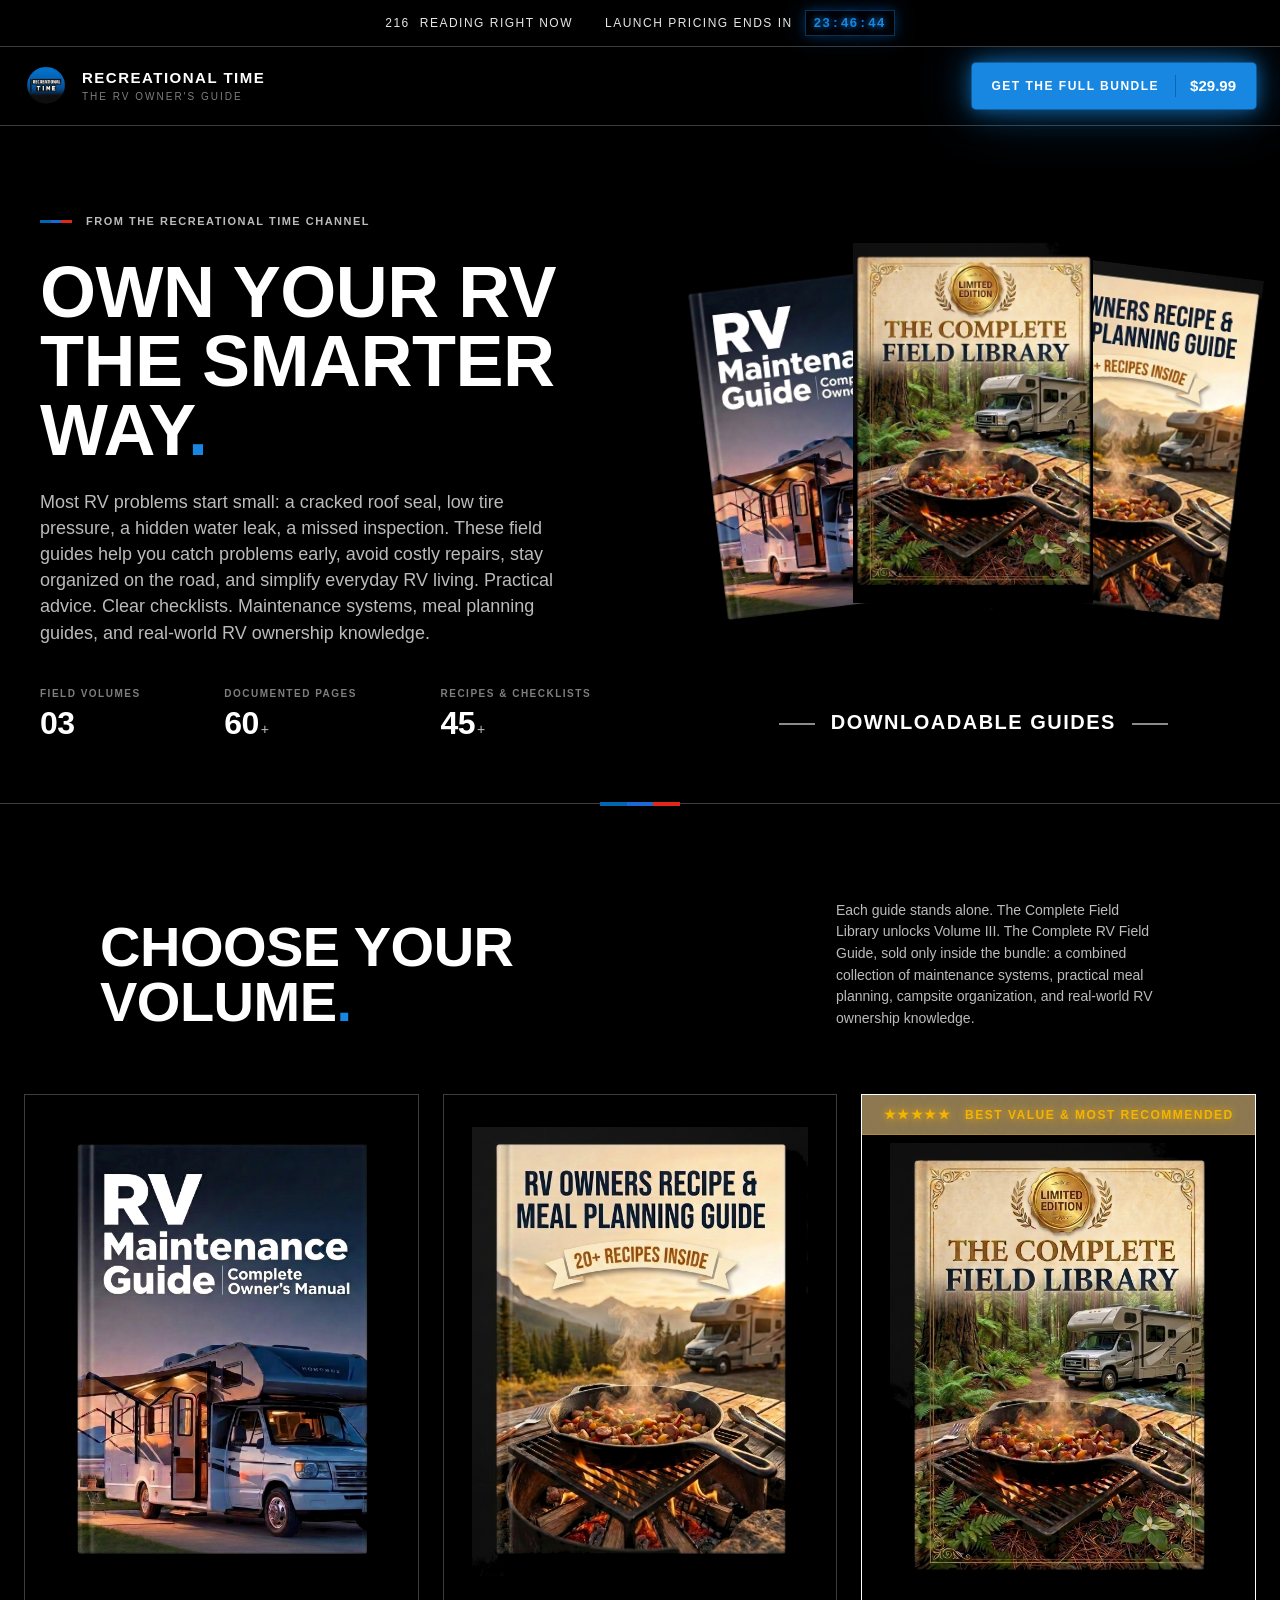
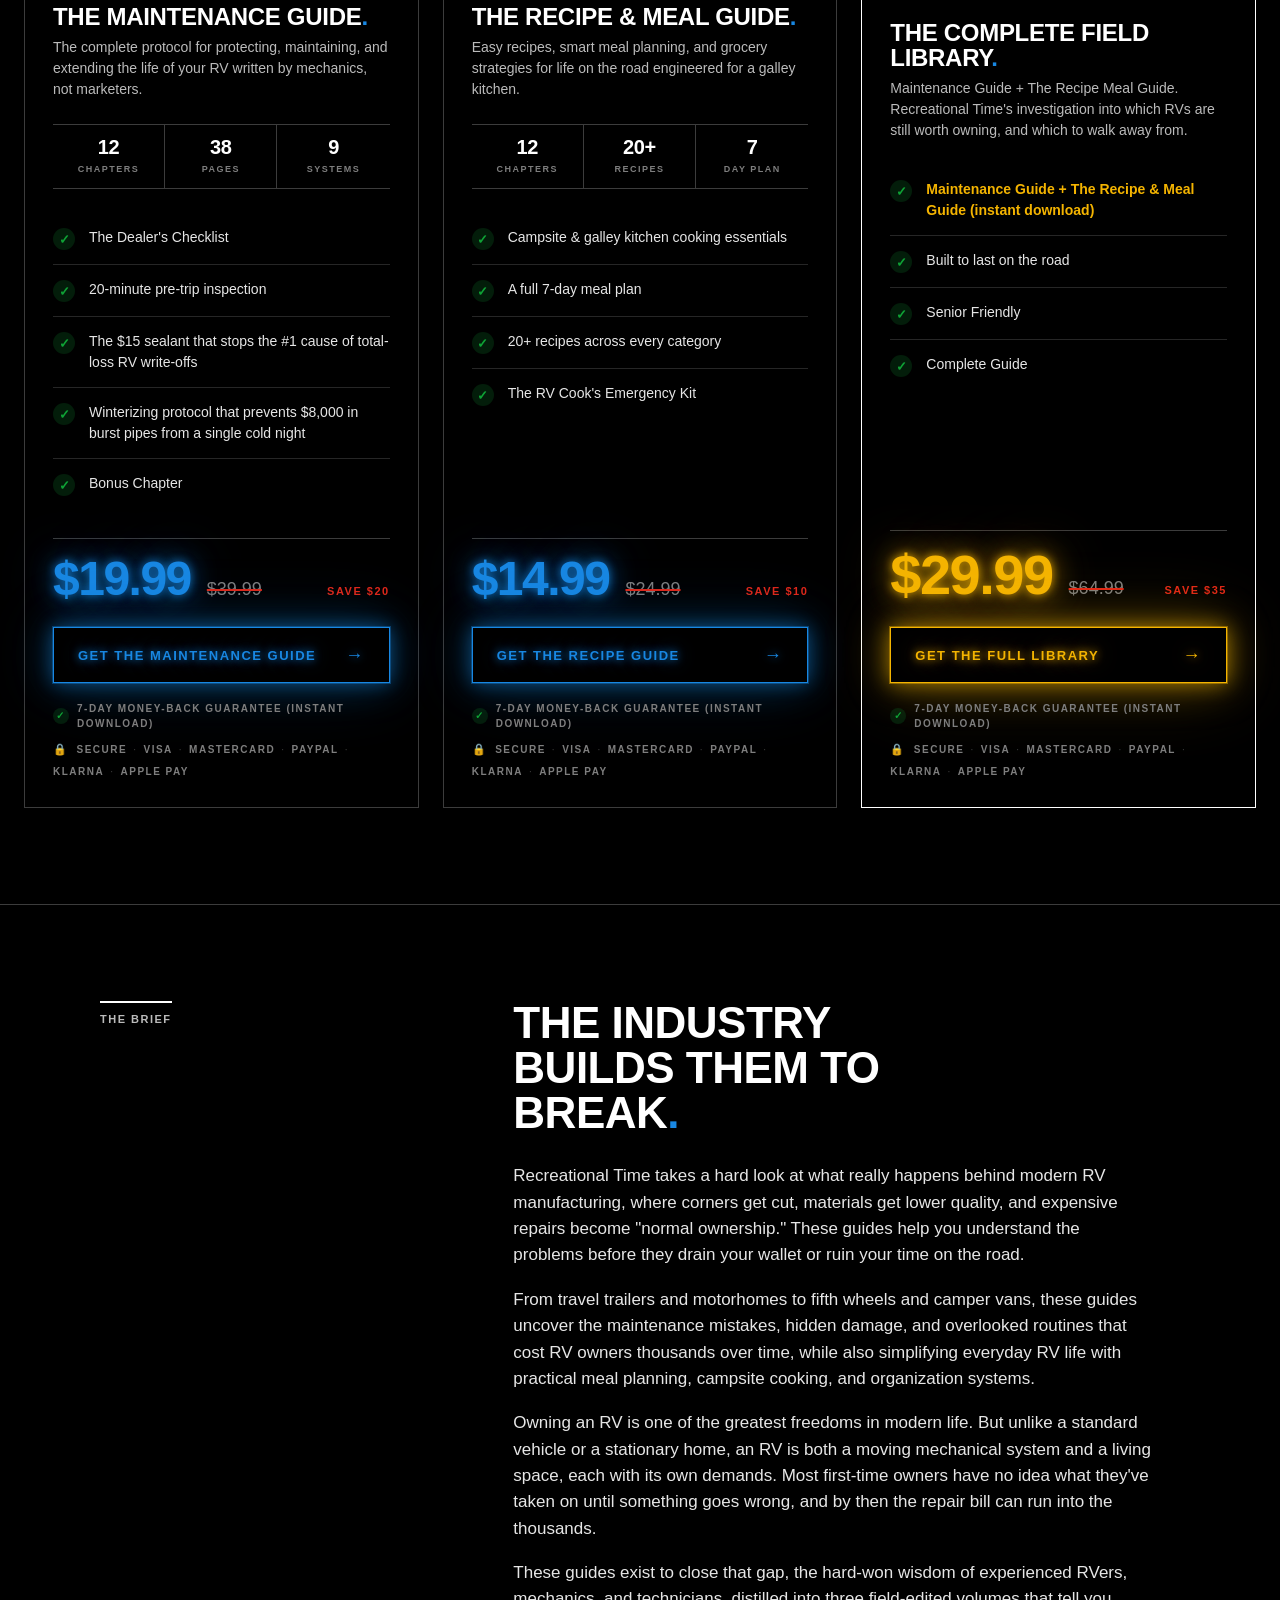
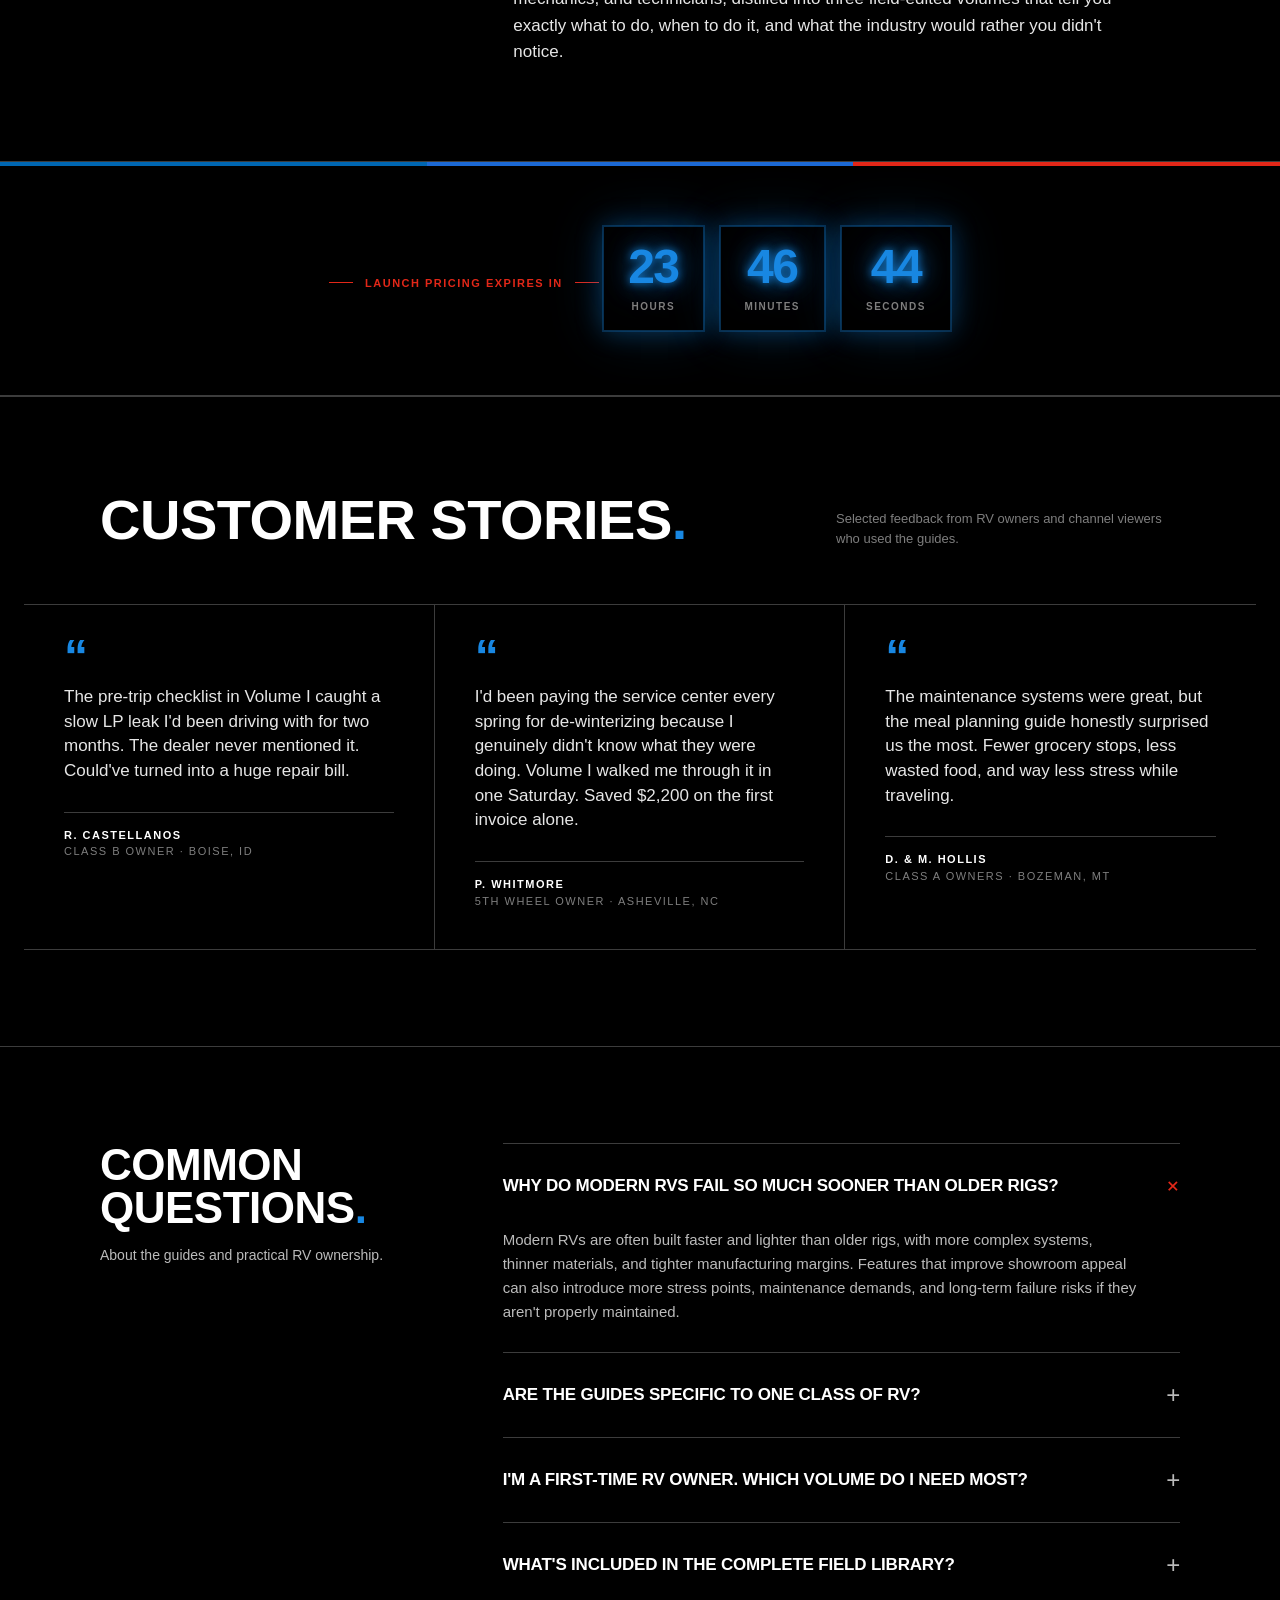
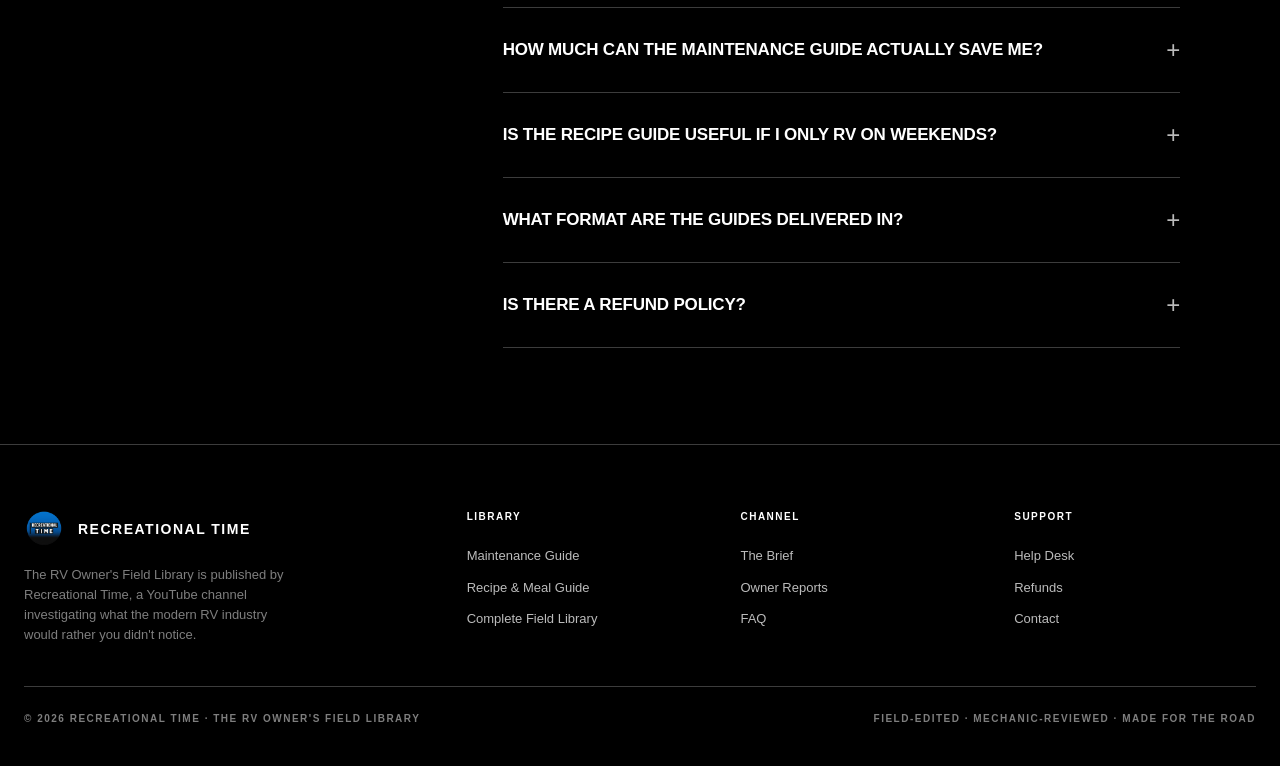
==== commit cce3ca23: "Add (Instant Download) to guarantee text on all cards Co-Authored-By: Claude Opus 4.6 <noreply@anthr" ====
--- a/index.html
+++ b/index.html
@@ -1491,7 +1491,7 @@
         <span class="arrow">&rarr;</span>
       </a>
       <div class="guarantee">
-        <span class="guarantee-line"><span class="guarantee-check">&check;</span> 7-Day Money-Back Guarantee</span>
+        <span class="guarantee-line"><span class="guarantee-check">&check;</span> 7-Day Money-Back Guarantee (Instant Download)</span>
         <span class="guarantee-payments"><span class="lock">&#x1F512;</span> Secure <span class="sep">&middot;</span> Visa <span class="sep">&middot;</span> Mastercard <span class="sep">&middot;</span> PayPal <span class="sep">&middot;</span> Klarna <span class="sep">&middot;</span> Apple Pay</span>
       </div>
     </article>
@@ -1533,7 +1533,7 @@
         <span class="arrow">&rarr;</span>
       </a>
       <div class="guarantee">
-        <span class="guarantee-line"><span class="guarantee-check">&check;</span> 7-Day Money-Back Guarantee</span>
+        <span class="guarantee-line"><span class="guarantee-check">&check;</span> 7-Day Money-Back Guarantee (Instant Download)</span>
         <span class="guarantee-payments"><span class="lock">&#x1F512;</span> Secure <span class="sep">&middot;</span> Visa <span class="sep">&middot;</span> Mastercard <span class="sep">&middot;</span> PayPal <span class="sep">&middot;</span> Klarna <span class="sep">&middot;</span> Apple Pay</span>
       </div>
     </article>
@@ -1570,7 +1570,7 @@
         <span class="arrow">&rarr;</span>
       </a>
       <div class="guarantee">
-        <span class="guarantee-line"><span class="guarantee-check">&check;</span> 7-Day Money-Back Guarantee</span>
+        <span class="guarantee-line"><span class="guarantee-check">&check;</span> 7-Day Money-Back Guarantee (Instant Download)</span>
         <span class="guarantee-payments"><span class="lock">&#x1F512;</span> Secure <span class="sep">&middot;</span> Visa <span class="sep">&middot;</span> Mastercard <span class="sep">&middot;</span> PayPal <span class="sep">&middot;</span> Klarna <span class="sep">&middot;</span> Apple Pay</span>
       </div>
     </article>
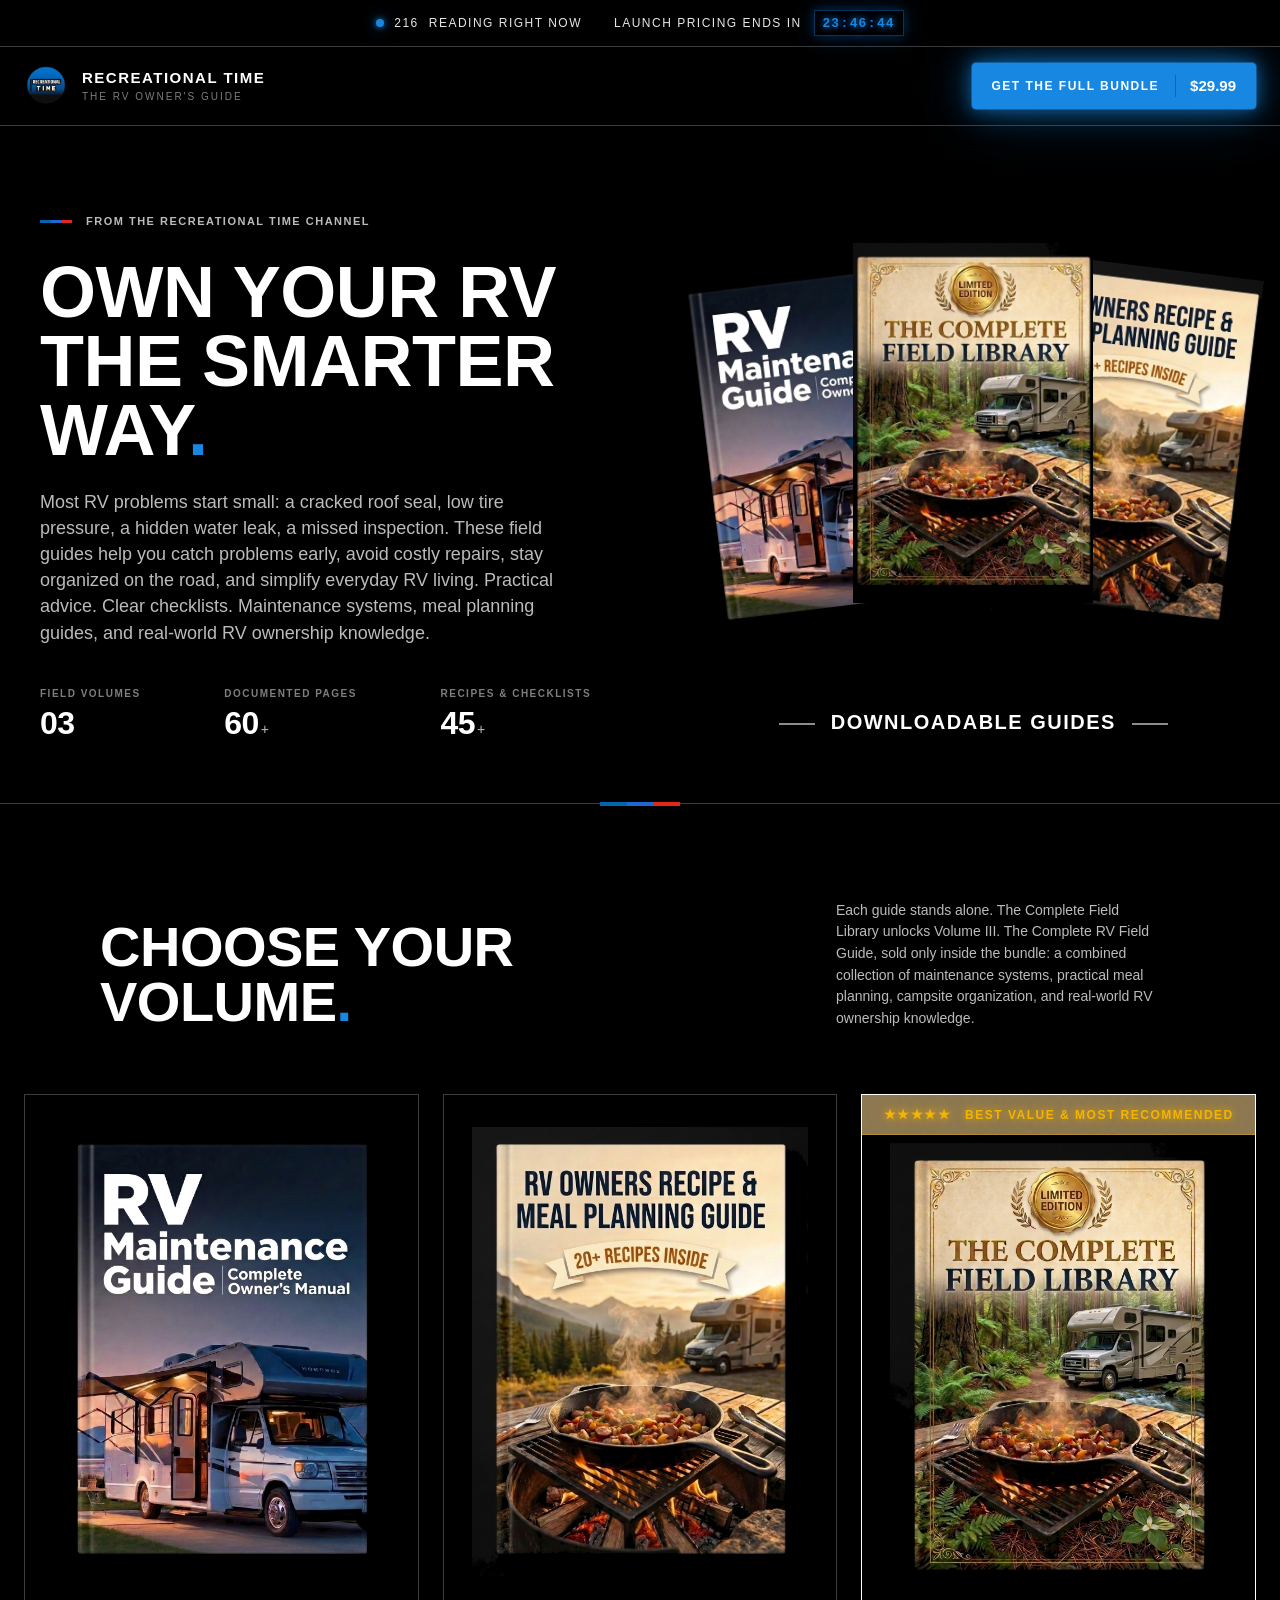
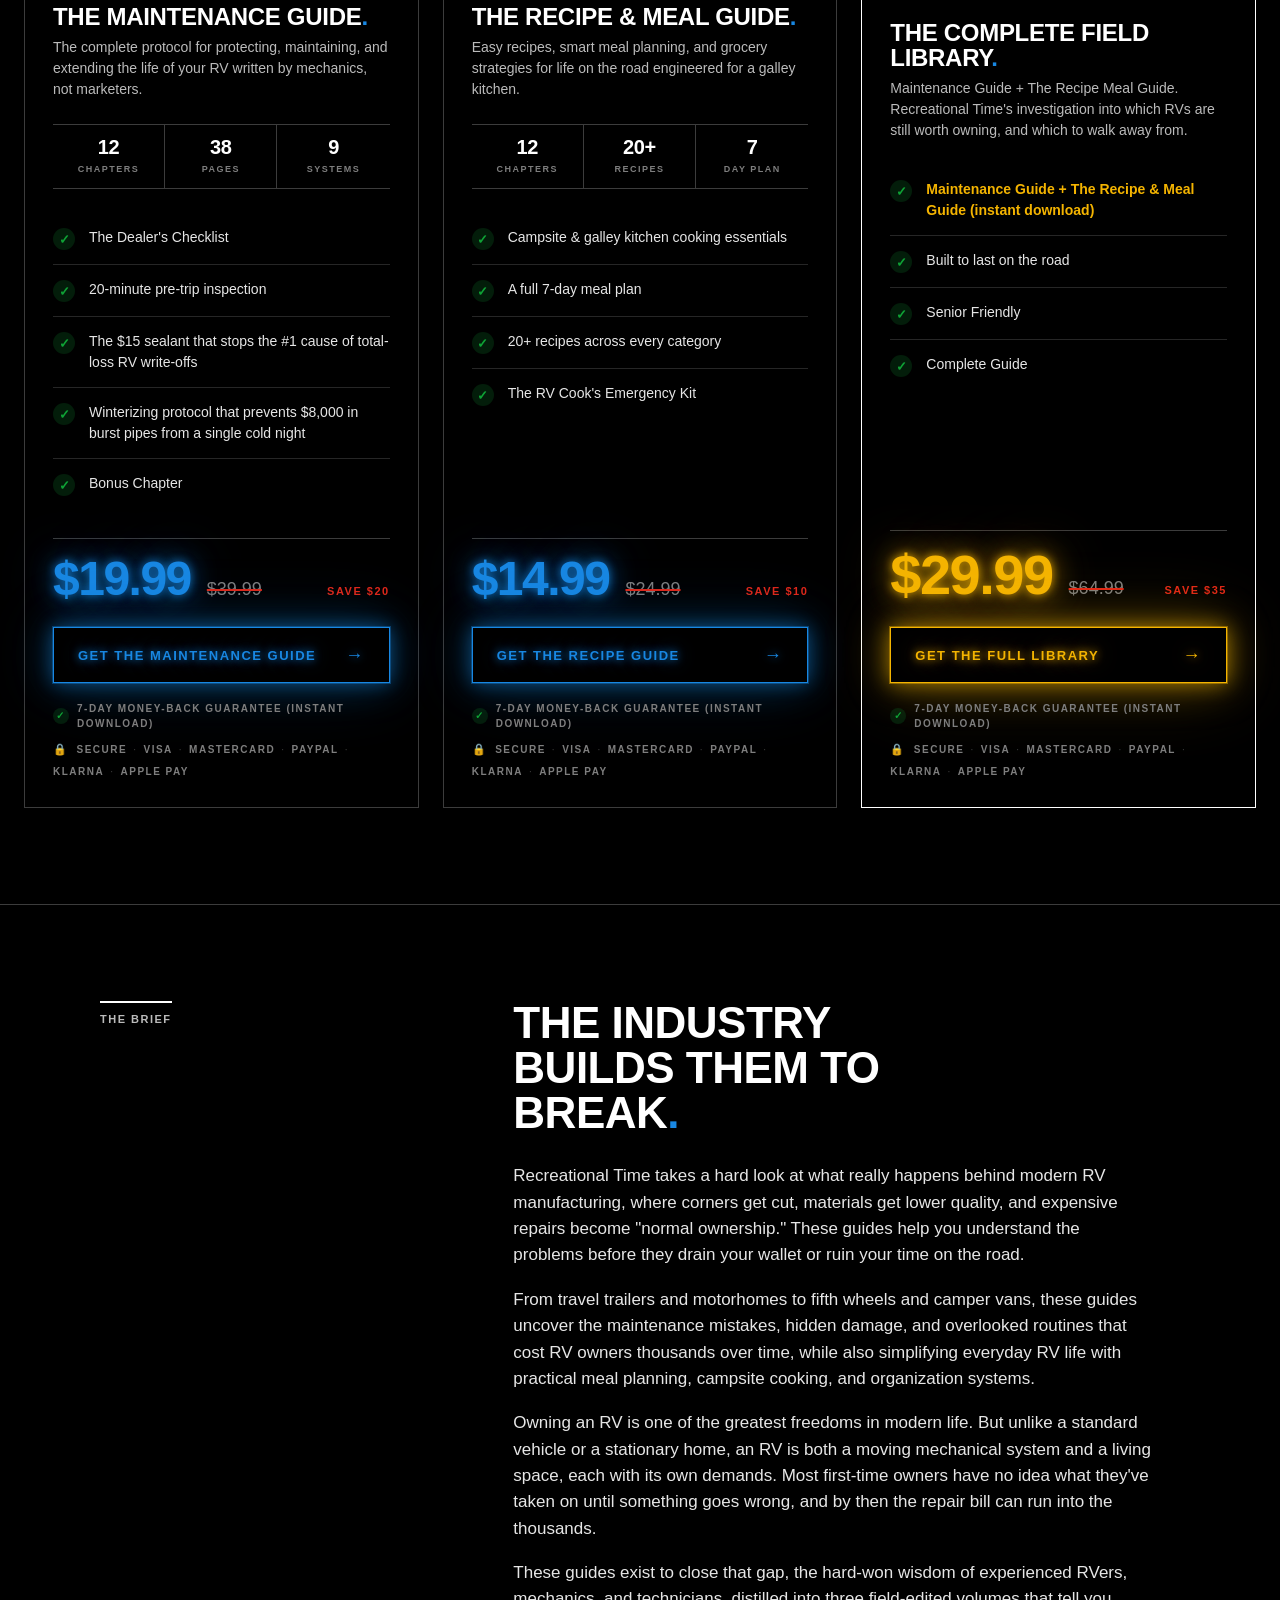
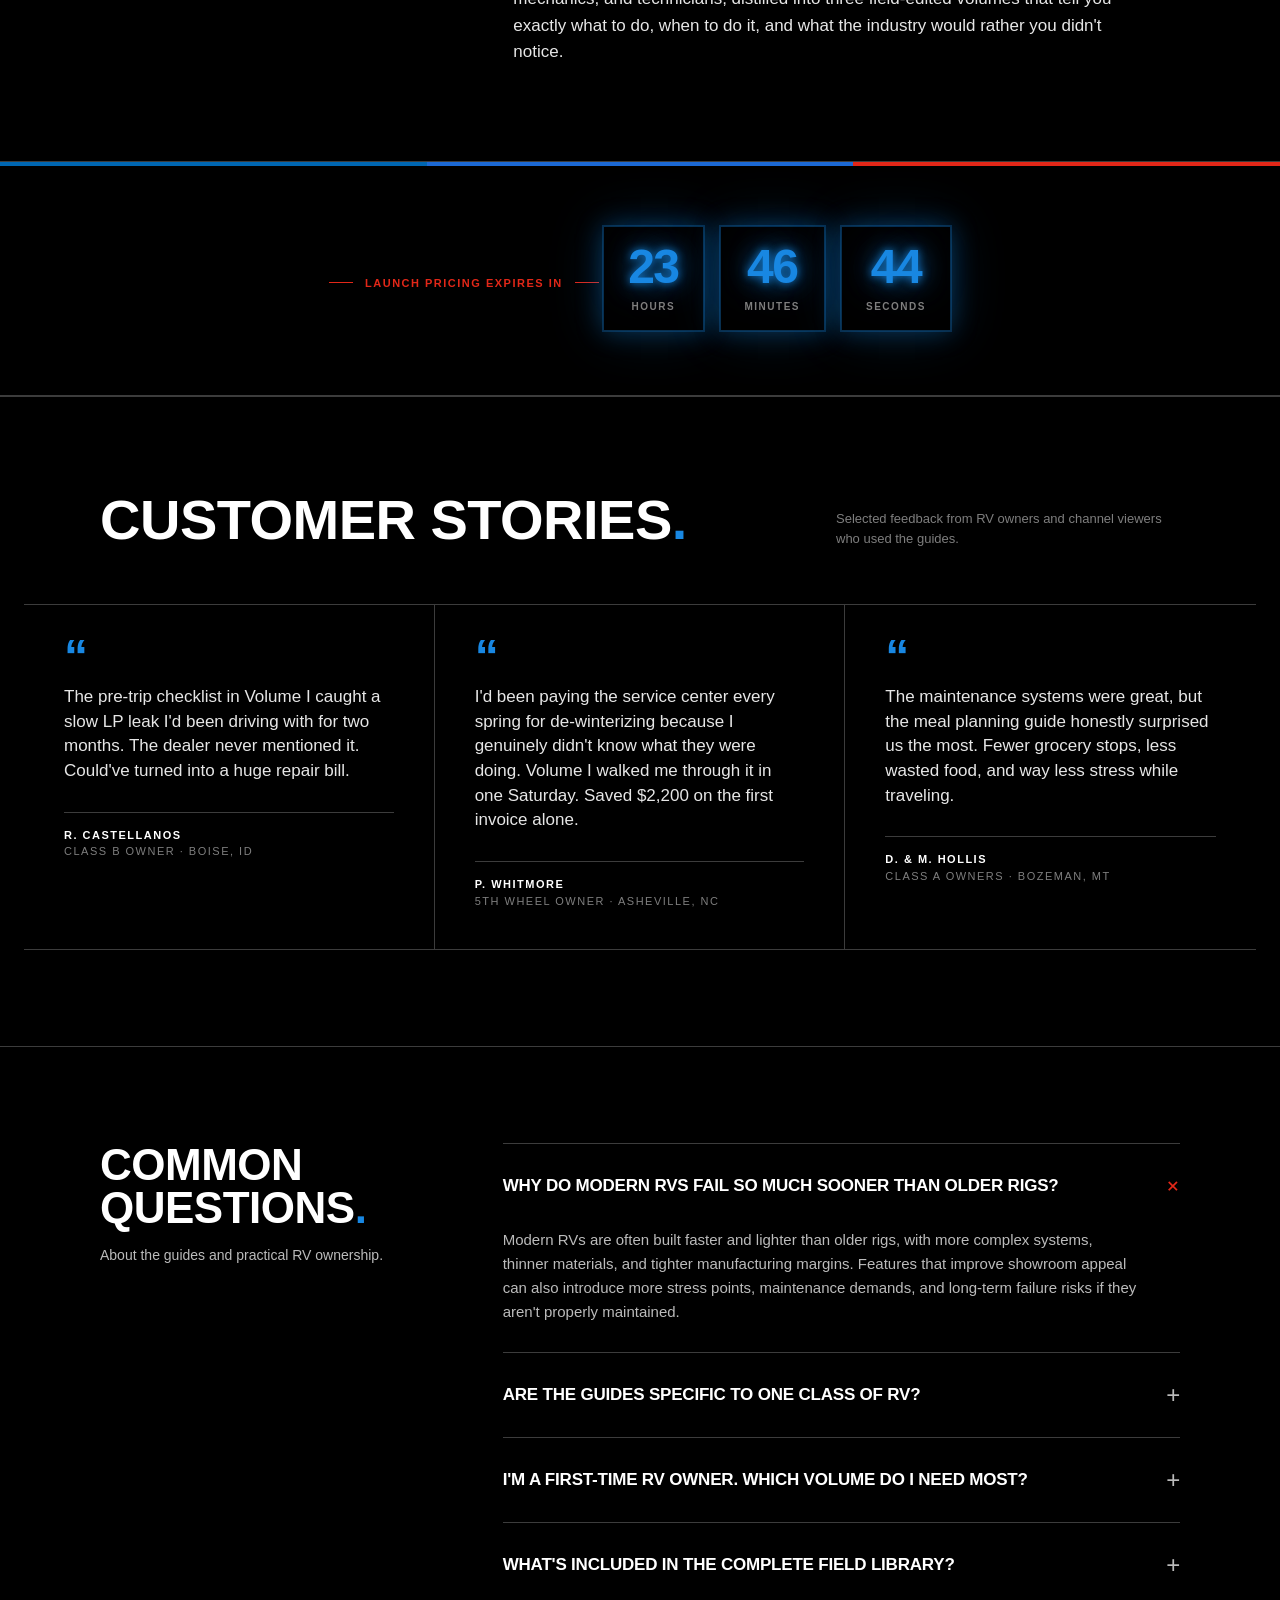
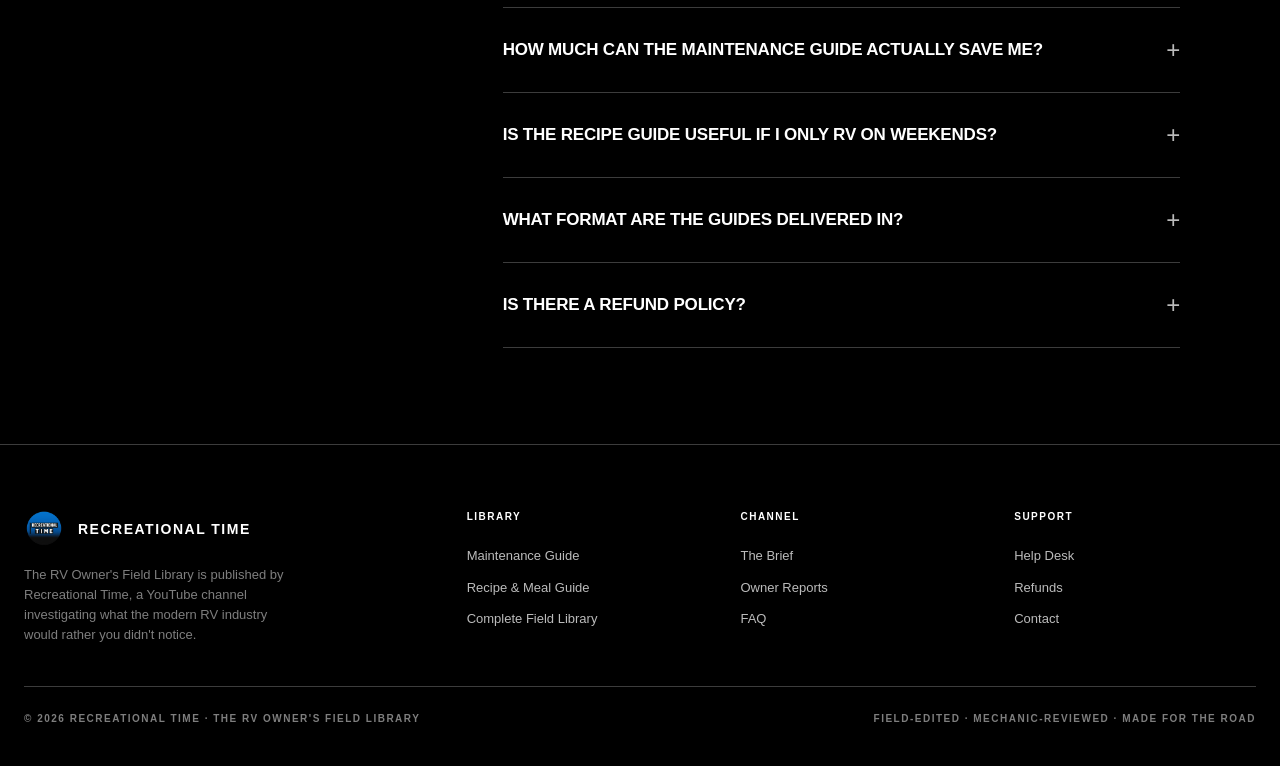
==== commit c353a979: "Add pulsing blue dot next to live viewer count Glowing blue dot with matching shadow animation besid" ====
--- a/index.html
+++ b/index.html
@@ -73,10 +73,14 @@
 
 .live-dot {
   display: inline-block;
-  width: 6px; height: 6px;
-  background: var(--rt-m-red);
+  width: 8px; height: 8px;
+  background: #1887e2;
   border-radius: var(--rt-radius-full);
   animation: pulse 1.6s var(--rt-ease) infinite;
+  box-shadow:
+    0 0 6px rgba(24, 135, 226, 0.85),
+    0 0 14px rgba(24, 135, 226, 0.60),
+    0 0 28px rgba(24, 135, 226, 0.35);
 }
 @keyframes pulse { 0%,100%{opacity:1} 50%{opacity:0.35} }
 
@@ -1371,7 +1375,7 @@
 <!-- URGENCY BAR -->
 <div class="urgency-bar">
   <div class="urgency-bar-inner">
-    <span class="urgency-left"><span id="live-viewers">216</span> Reading Right Now</span>
+    <span class="urgency-left"><span class="live-dot"></span><span id="live-viewers">216</span> Reading Right Now</span>
     <span class="urgency-right">
       <span>Launch Pricing Ends In</span>
       <span class="urgency-timer">
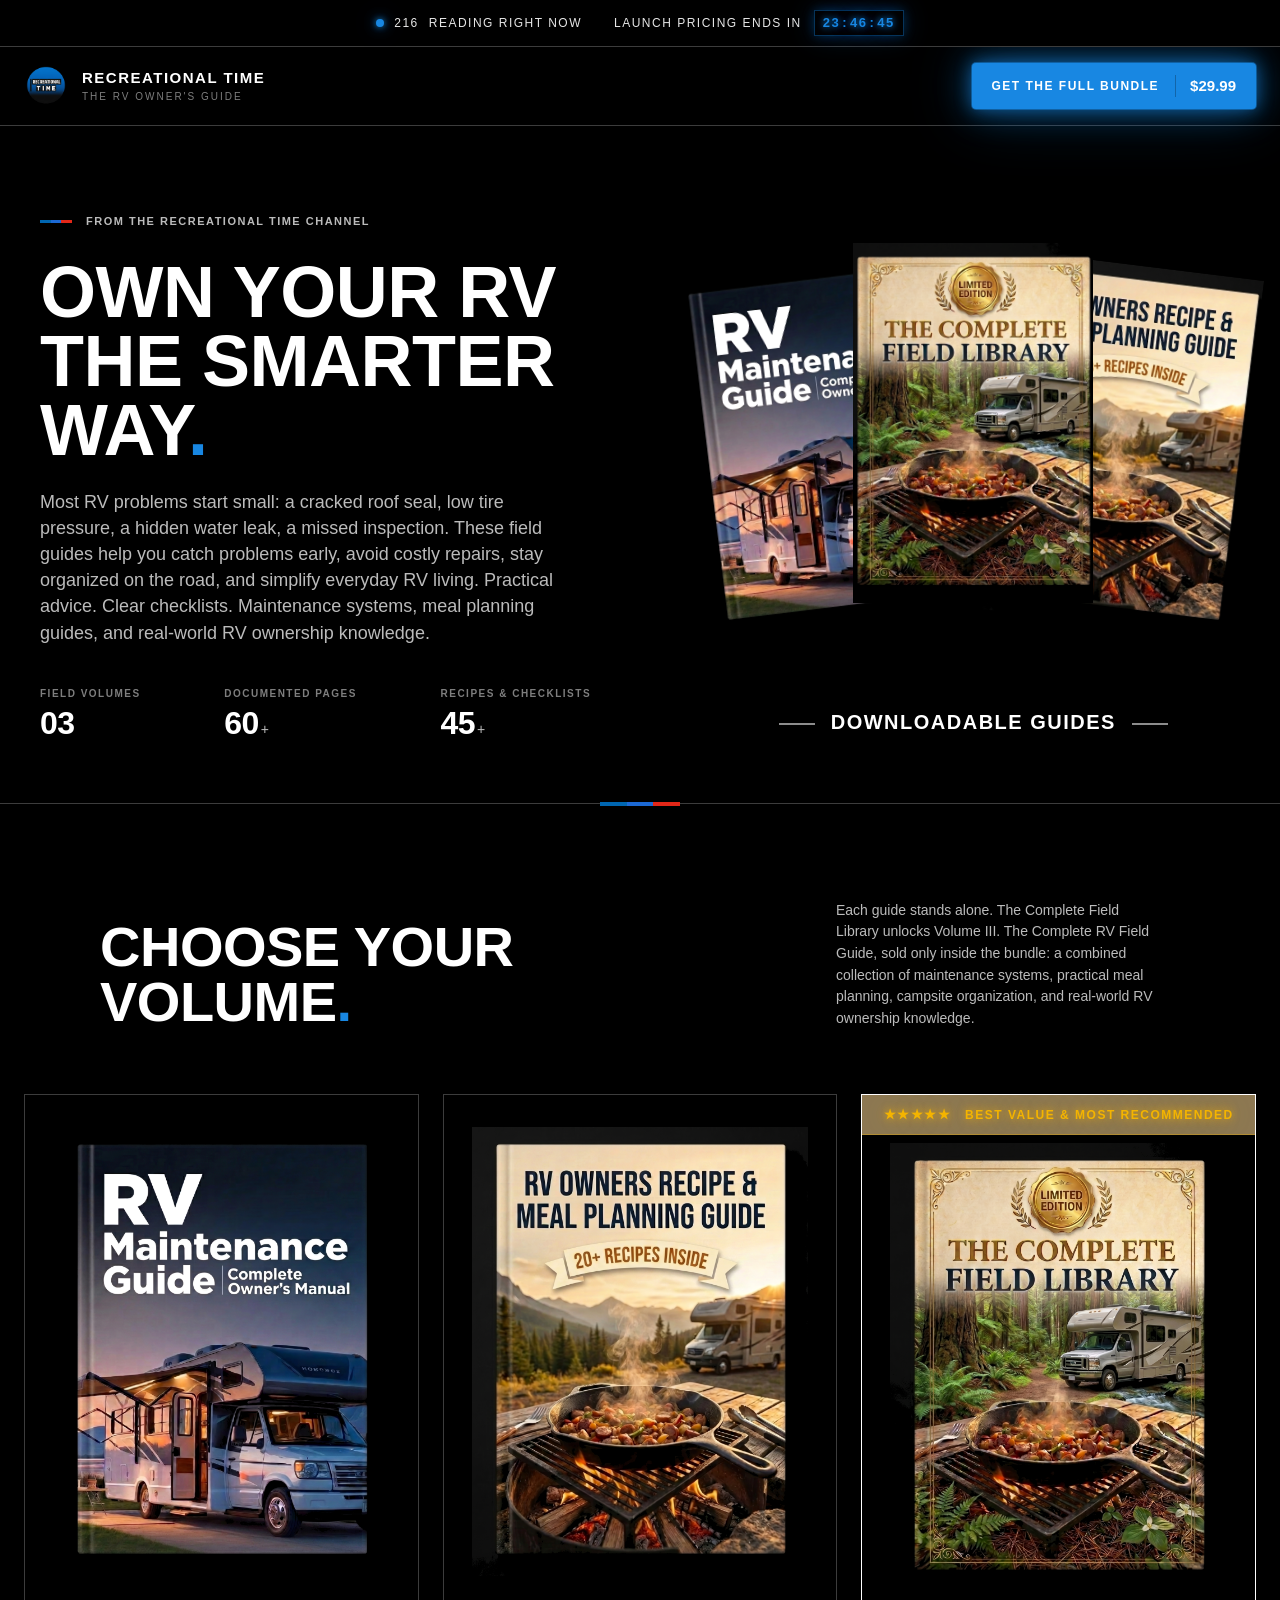
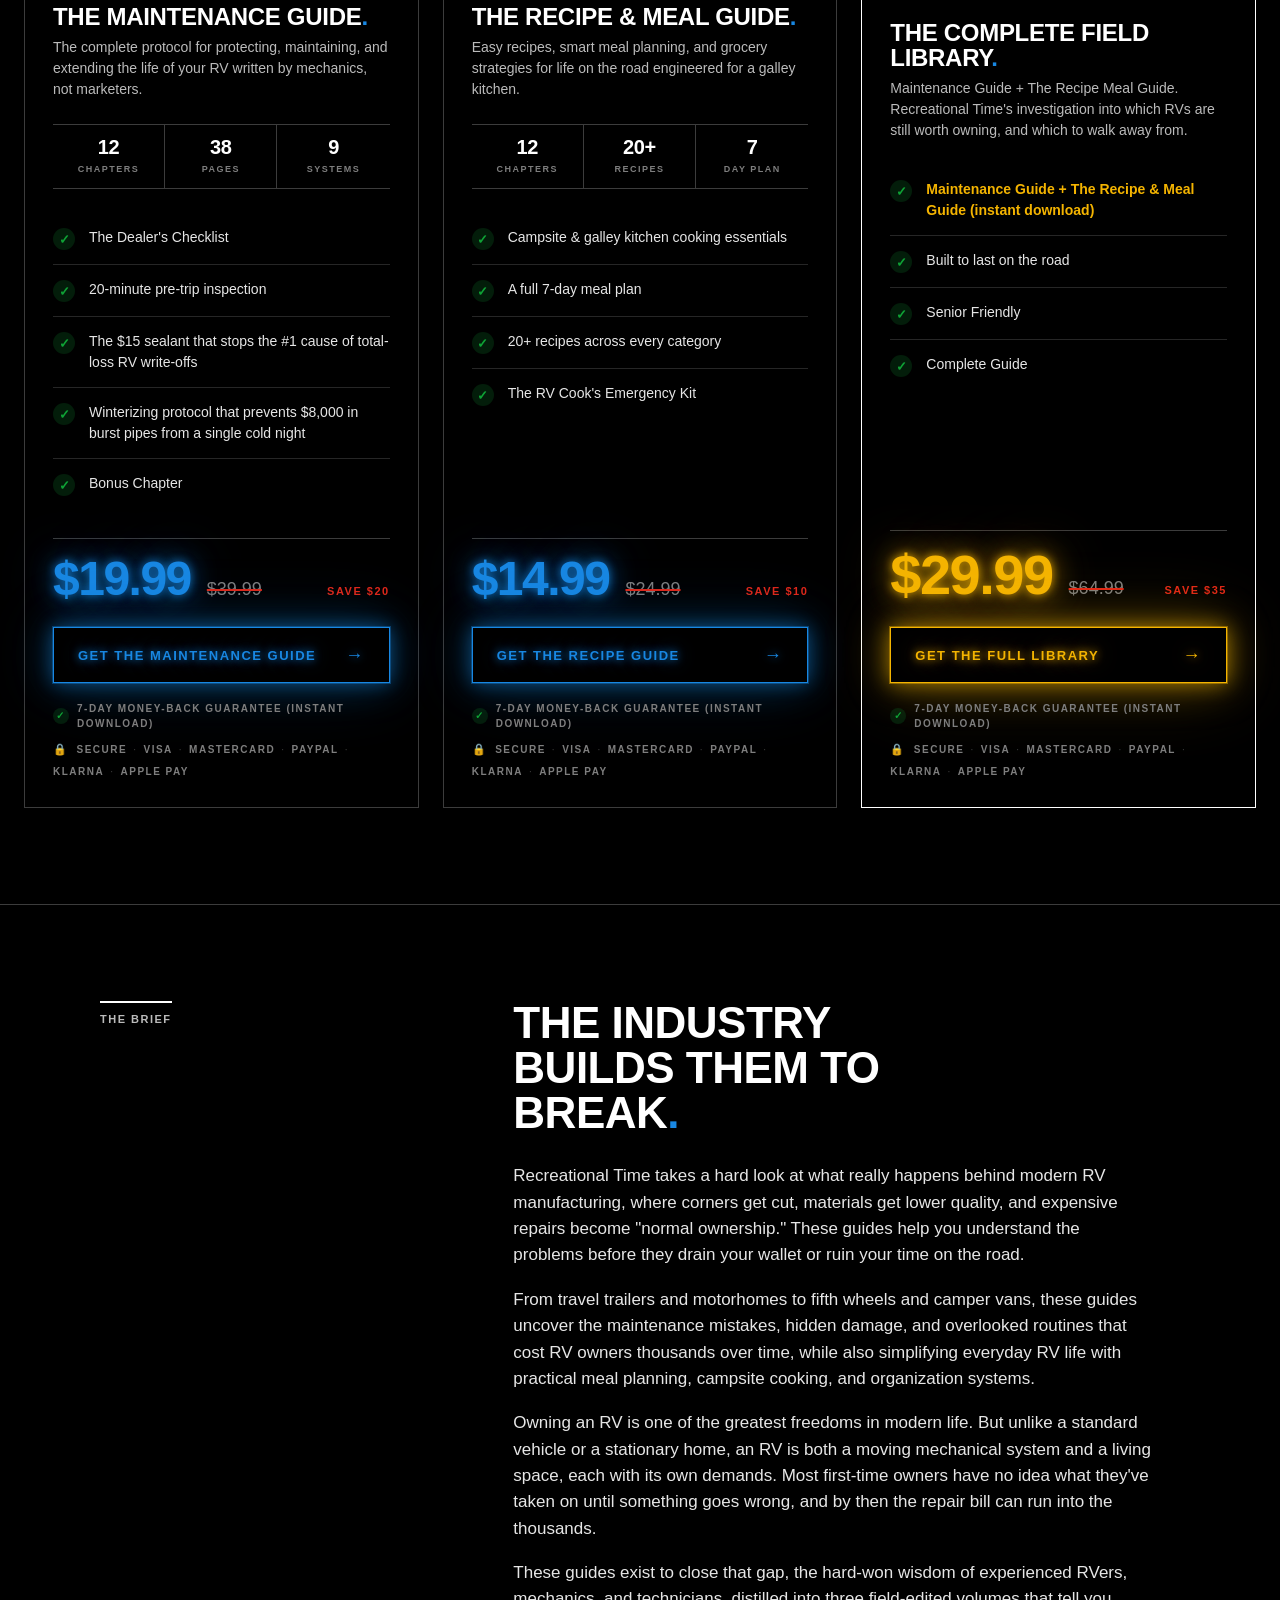
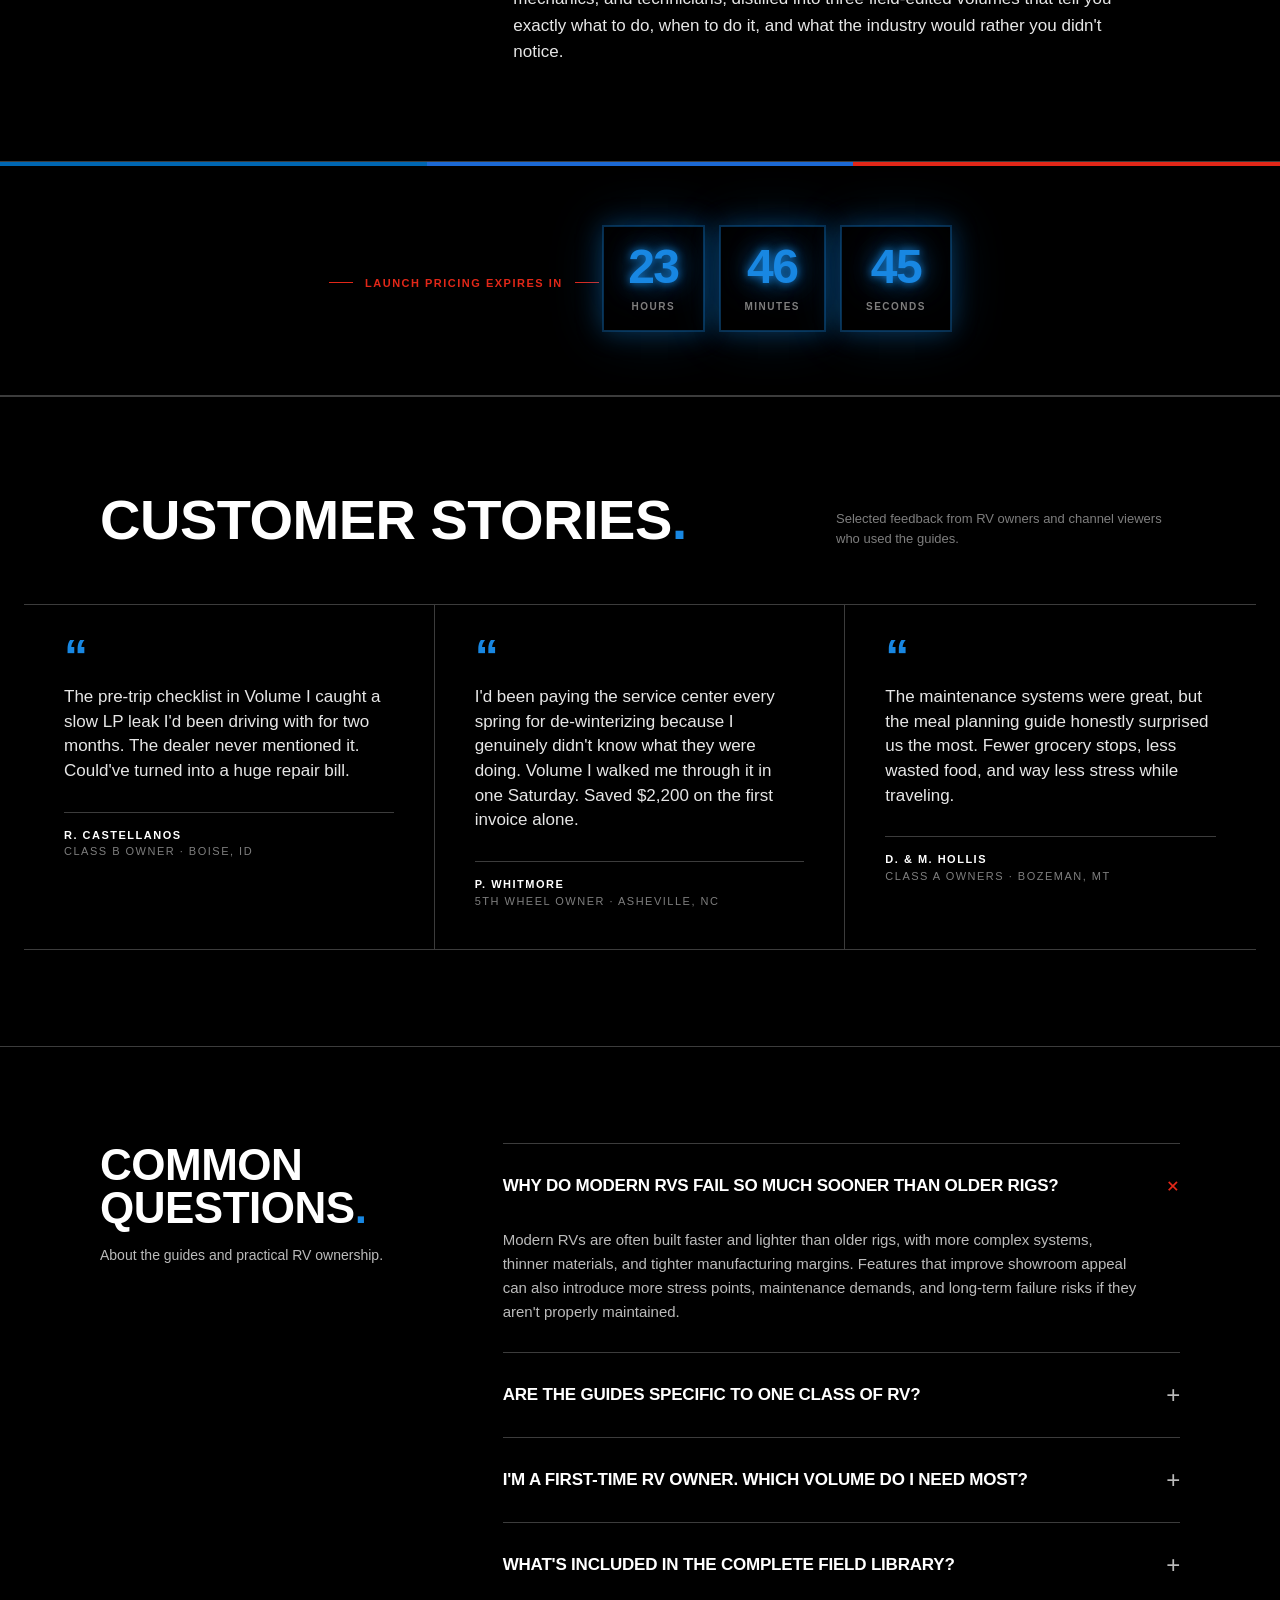
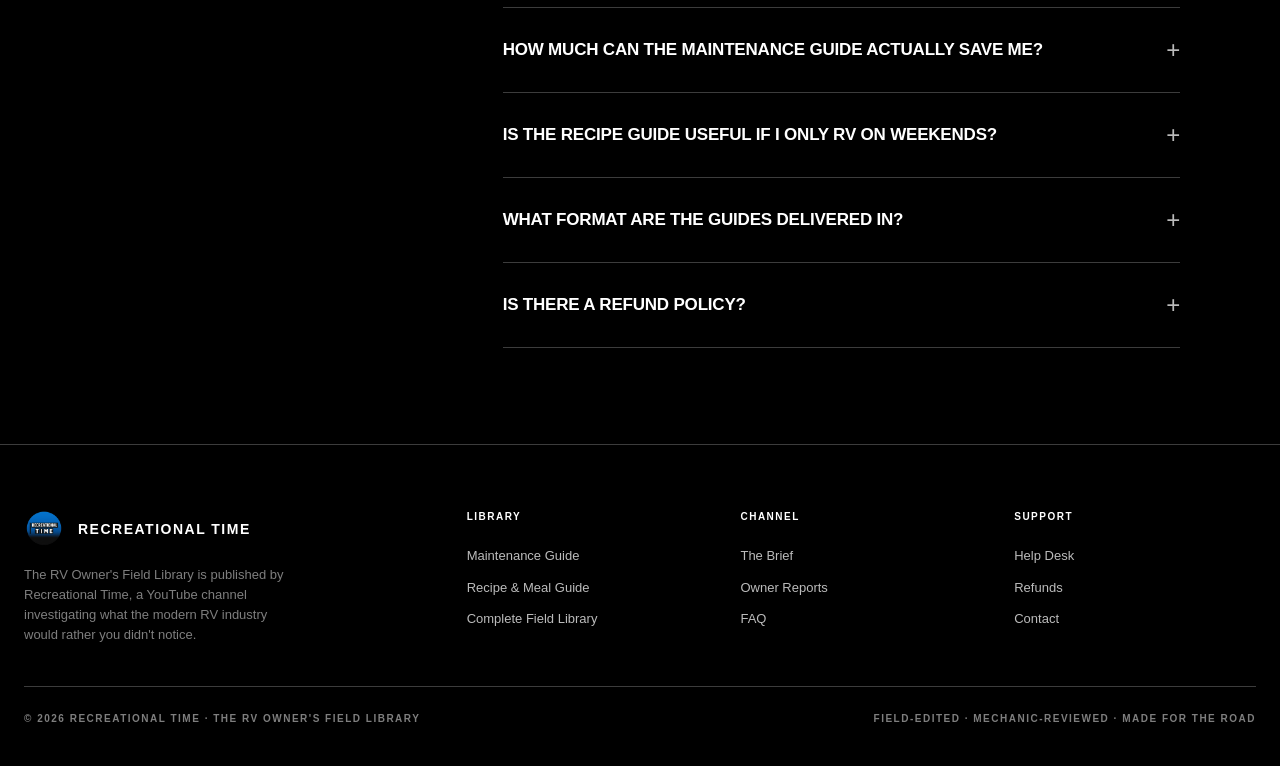
==== commit 11faae29: "Add Hotmart checkout link for Complete Field Library Wire all bundle CTAs (featured card, nav bar, m" ====
--- a/index.html
+++ b/index.html
@@ -1368,6 +1368,85 @@
   body { padding-bottom: 80px; }
   .nav-cta { display: none; }
 }
+
+/* ============================================================
+ * SOCIAL PROOF POPUP
+ * ============================================================ */
+.social-proof {
+  position: fixed;
+  bottom: 24px;
+  left: 24px;
+  z-index: 200;
+  background: var(--rt-surface-card);
+  border: 1px solid var(--rt-hairline);
+  border-left: 3px solid #1887e2;
+  padding: 16px 20px;
+  display: flex;
+  align-items: center;
+  gap: 14px;
+  max-width: 360px;
+  box-shadow:
+    0 4px 24px rgba(0, 0, 0, 0.5),
+    0 0 12px rgba(24, 135, 226, 0.15);
+  opacity: 0;
+  transform: translateY(20px);
+  pointer-events: none;
+  transition: opacity 0.4s var(--rt-ease), transform 0.4s var(--rt-ease);
+}
+.social-proof.visible {
+  opacity: 1;
+  transform: translateY(0);
+  pointer-events: auto;
+}
+.social-proof-avatar {
+  width: 40px;
+  height: 40px;
+  border-radius: var(--rt-radius-full);
+  background: #1887e2;
+  color: #ffffff;
+  display: flex;
+  align-items: center;
+  justify-content: center;
+  font-family: var(--rt-font-display);
+  font-weight: 700;
+  font-size: 16px;
+  flex-shrink: 0;
+  box-shadow:
+    0 0 8px rgba(24, 135, 226, 0.60),
+    0 0 20px rgba(24, 135, 226, 0.30);
+}
+.social-proof-body {
+  display: flex;
+  flex-direction: column;
+  gap: 2px;
+}
+.social-proof-name {
+  font-family: var(--rt-font-display);
+  font-weight: 700;
+  font-size: 13px;
+  color: var(--rt-ink);
+}
+.social-proof-action {
+  font-family: var(--rt-font-text);
+  font-weight: 300;
+  font-size: 12px;
+  color: var(--rt-body);
+}
+.social-proof-action strong {
+  color: #1887e2;
+  font-weight: 700;
+}
+.social-proof-time {
+  font-family: var(--rt-font-display);
+  font-size: 10px;
+  font-weight: 700;
+  letter-spacing: var(--rt-track-machined);
+  color: var(--rt-muted);
+  margin-top: 2px;
+}
+@media (max-width: 820px) {
+  .social-proof { bottom: 90px; left: 12px; right: 12px; max-width: none; }
+}
 </style>
 </head>
 <body>
@@ -1395,7 +1474,7 @@
         <span>The RV Owner's Guide</span>
       </div>
     </div>
-    <a href="#offer" class="nav-cta">Get The Full Bundle <span class="nav-cta-price">$29.99</span></a>
+    <a href="https://pay.hotmart.com/C106089226H?checkoutMode=2" class="nav-cta hotmart-fb hotmart__button-checkout" target="_blank" rel="noopener">Get The Full Bundle <span class="nav-cta-price">$29.99</span></a>
   </div>
 </nav>
 
@@ -1569,7 +1648,7 @@
         <div class="price-save">Save $35</div>
       </div>
 
-      <a href="#" class="cta-btn primary">
+      <a href="https://pay.hotmart.com/C106089226H?checkoutMode=2" class="cta-btn primary hotmart-fb hotmart__button-checkout" target="_blank" rel="noopener">
         <span>Get The Full Library</span>
         <span class="arrow">&rarr;</span>
       </a>
@@ -1733,7 +1812,7 @@
 </footer>
 
 <!-- MOBILE STICKY CTA -->
-<a href="#offer" class="mobile-cta">
+<a href="https://pay.hotmart.com/C106089226H?checkoutMode=2" class="mobile-cta hotmart-fb hotmart__button-checkout" target="_blank" rel="noopener">
   <div class="mobile-cta-left">
     <span class="mobile-cta-label">Full Library</span>
     <div class="mobile-cta-prices">
@@ -1743,6 +1822,16 @@
   </div>
   <span class="mobile-cta-btn">Get The Library &rarr;</span>
 </a>
+
+<!-- SOCIAL PROOF POPUP -->
+<div class="social-proof" id="social-proof">
+  <div class="social-proof-avatar" id="sp-avatar">M</div>
+  <div class="social-proof-body">
+    <div class="social-proof-name" id="sp-name">Margaret from Burlington, VT</div>
+    <div class="social-proof-action" id="sp-action">just got <strong>The Maintenance Guide</strong></div>
+    <div class="social-proof-time" id="sp-time">3 minutes ago</div>
+  </div>
+</div>
 
 <script>
 (function(){
@@ -1786,6 +1875,76 @@
   tick();
   setInterval(tick, 1000);
 })();
+
+/* ============================================================
+ * Social Proof Popup — rotates every 45s
+ * ============================================================ */
+(function(){
+  var firstNames = [
+    'James','Mary','Robert','Patricia','John','Jennifer','Michael','Linda',
+    'David','Elizabeth','William','Barbara','Richard','Susan','Joseph','Jessica',
+    'Thomas','Sarah','Charles','Karen','Christopher','Lisa','Daniel','Nancy',
+    'Matthew','Betty','Anthony','Margaret','Mark','Sandra','Donald','Ashley',
+    'Steven','Dorothy','Andrew','Kimberly','Paul','Emily','Joshua','Donna',
+    'Kenneth','Michelle','Kevin','Carol','Brian','Amanda','George','Melissa',
+    'Timothy','Deborah','Ronald','Stephanie','Jason','Rebecca','Edward','Sharon',
+    'Ryan','Laura','Jacob','Cynthia','Gary','Kathleen','Nicholas','Amy',
+    'Eric','Angela','Jonathan','Shirley','Stephen','Brenda','Larry','Emma',
+    'Justin','Anna','Scott','Pamela','Brandon','Nicole','Benjamin','Samantha',
+    'Samuel','Katherine','Frank','Christine','Gregory','Debra','Raymond','Rachel',
+    'Patrick','Carolyn','Alexander','Janet','Jack','Catherine','Dennis','Maria',
+    'Jerry','Heather','Tyler','Diane','Aaron','Ruth','Jose','Julie',
+    'Nathan','Olivia','Henry','Joyce','Douglas','Virginia','Peter','Victoria'
+  ];
+  var cities = [
+    'Austin, TX','Denver, CO','Nashville, TN','Portland, OR','Charlotte, NC',
+    'Phoenix, AZ','San Diego, CA','Tampa, FL','Boise, ID','Raleigh, NC',
+    'Salt Lake City, UT','Tucson, AZ','Knoxville, TN','Spokane, WA',
+    'Colorado Springs, CO','Savannah, GA','Jacksonville, FL','Albuquerque, NM',
+    'Chattanooga, TN','Fort Worth, TX','Bakersfield, CA','Pensacola, FL',
+    'Asheville, NC','Bozeman, MT','Mesa, AZ','Bend, OR','Flagstaff, AZ',
+    'Rapid City, SD','Branson, MO','Pigeon Forge, TN','Myrtle Beach, SC',
+    'Sedona, AZ','Lake Havasu City, AZ','Moab, UT','Key West, FL',
+    'Gatlinburg, TN','Hot Springs, AR','Durango, CO','St. Augustine, FL',
+    'Bar Harbor, ME','Galveston, TX','Traverse City, MI','Eureka Springs, AR',
+    'Fredericksburg, TX','Outer Banks, NC','Destin, FL','Lake Tahoe, CA',
+    'Yellowstone, WY','Grand Junction, CO','Yuma, AZ'
+  ];
+  var products = [
+    'The Maintenance Guide',
+    'The Recipe & Meal Guide',
+    'The Complete Field Library'
+  ];
+
+  var popup = document.getElementById('social-proof');
+  var avatar = document.getElementById('sp-avatar');
+  var nameEl = document.getElementById('sp-name');
+  var actionEl = document.getElementById('sp-action');
+  var timeEl = document.getElementById('sp-time');
+
+  function rand(arr){ return arr[Math.floor(Math.random() * arr.length)]; }
+
+  function showPopup(){
+    var name = rand(firstNames);
+    var city = rand(cities);
+    var product = rand(products);
+    var mins = Math.floor(Math.random() * 28) + 2;
+
+    avatar.textContent = name.charAt(0);
+    nameEl.textContent = name + ' from ' + city;
+    actionEl.innerHTML = 'just got <strong>' + product + '</strong>';
+    timeEl.textContent = mins + ' minute' + (mins !== 1 ? 's' : '') + ' ago';
+
+    popup.classList.add('visible');
+
+    setTimeout(function(){
+      popup.classList.remove('visible');
+    }, 6000);
+  }
+
+  setTimeout(showPopup, 8000);
+  setInterval(showPopup, 45000);
+})();
 </script>
 
 </body>
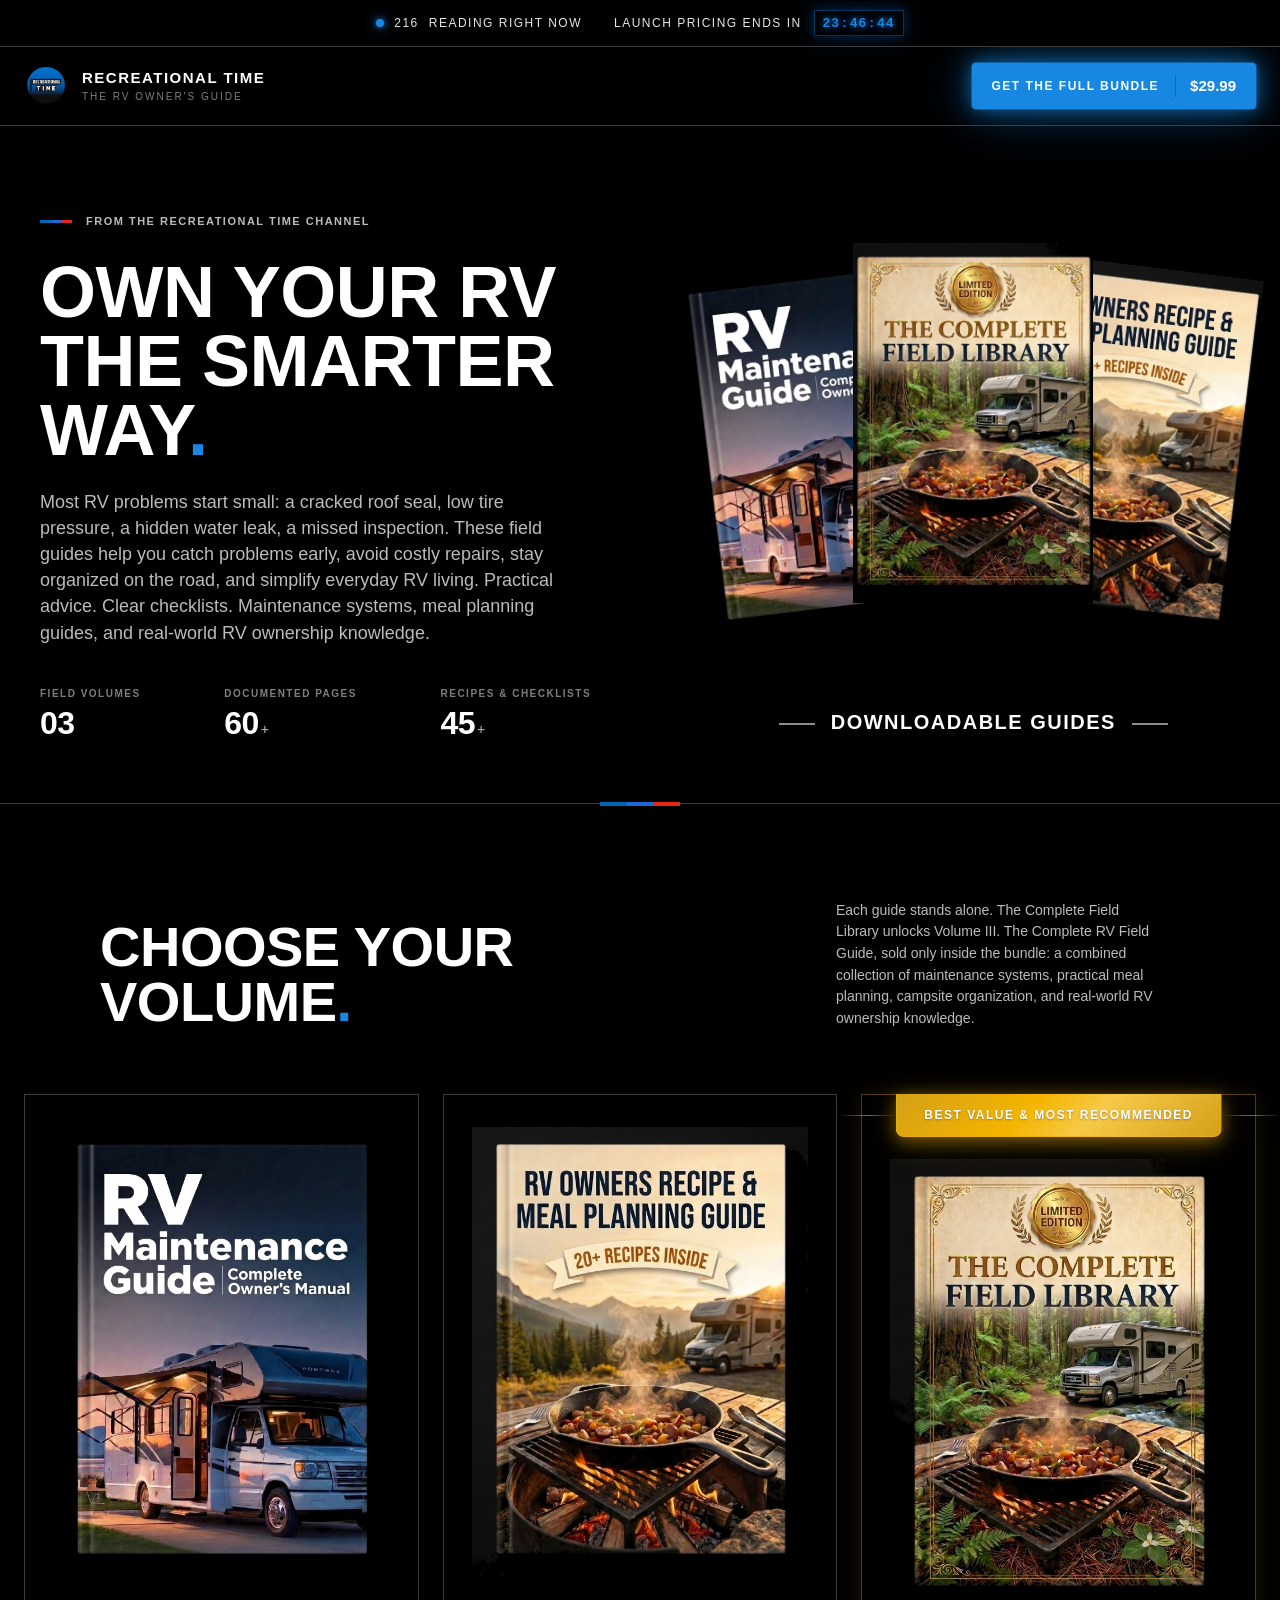
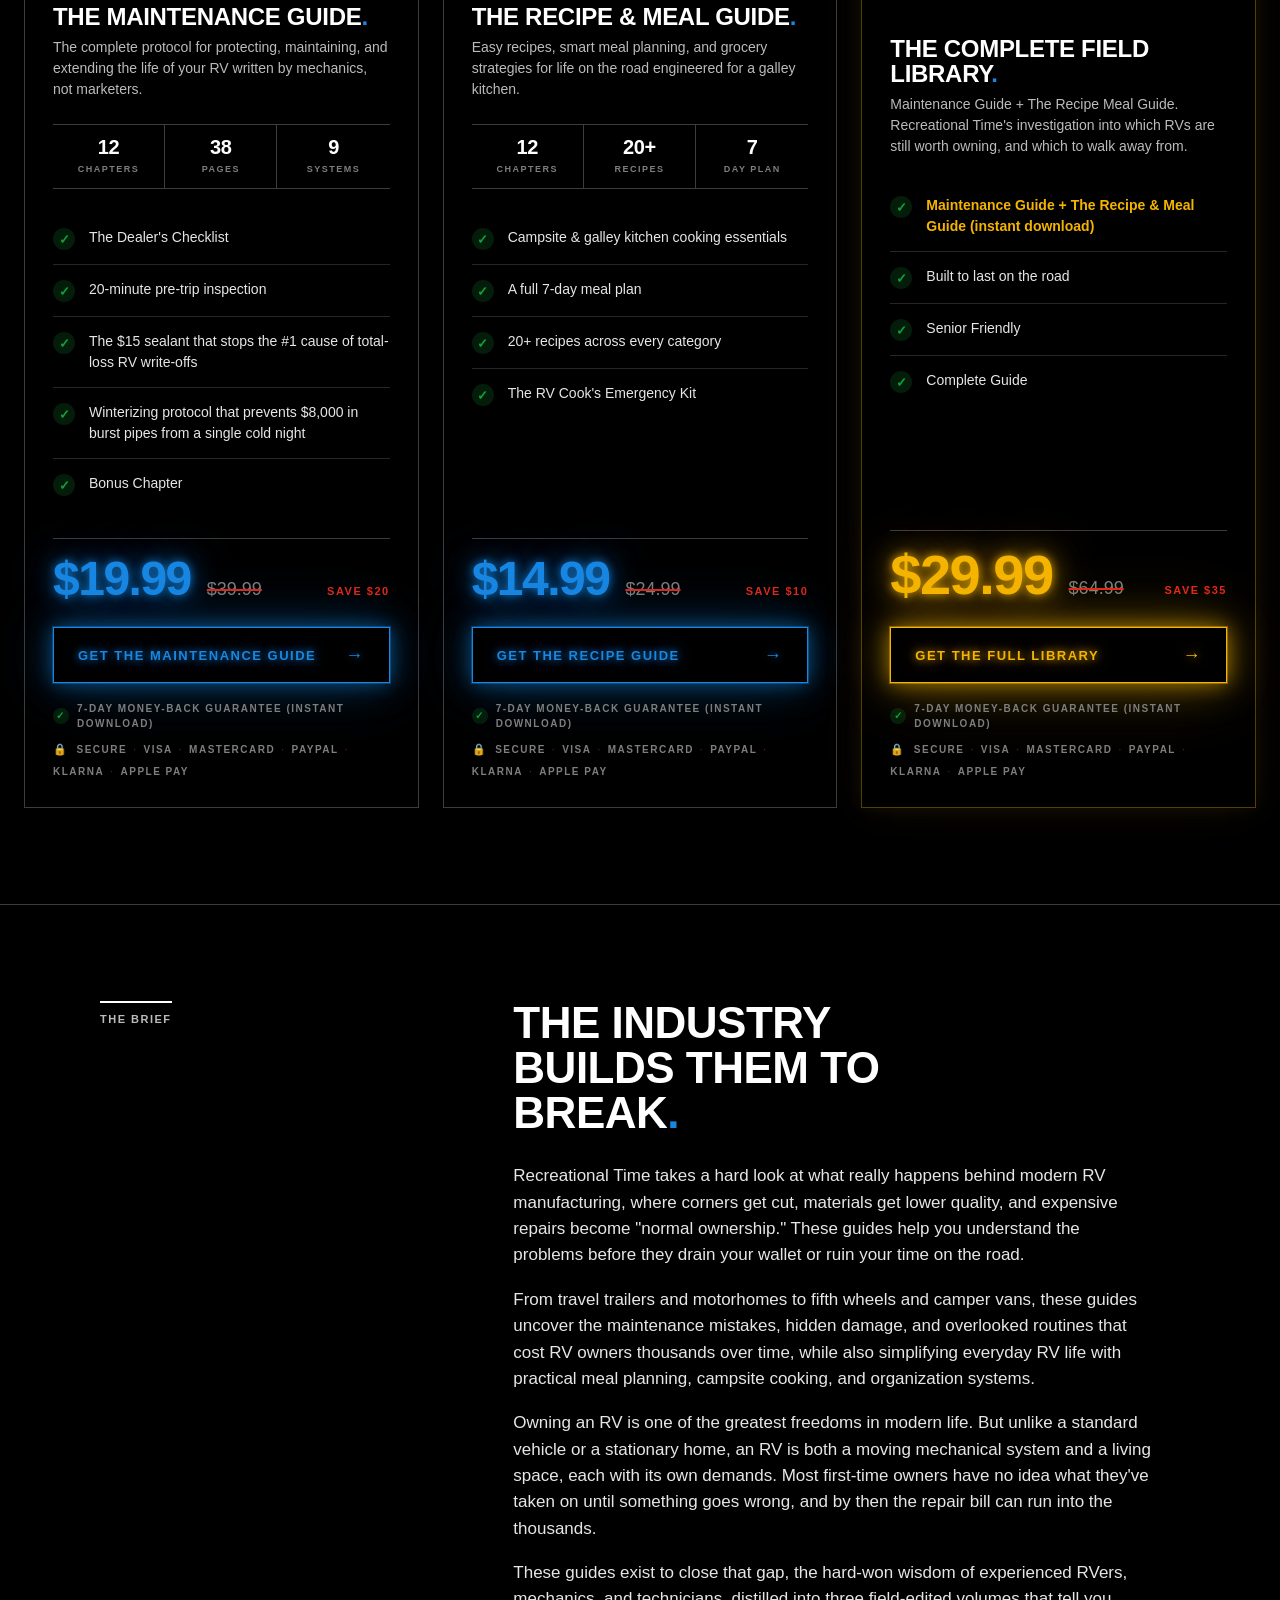
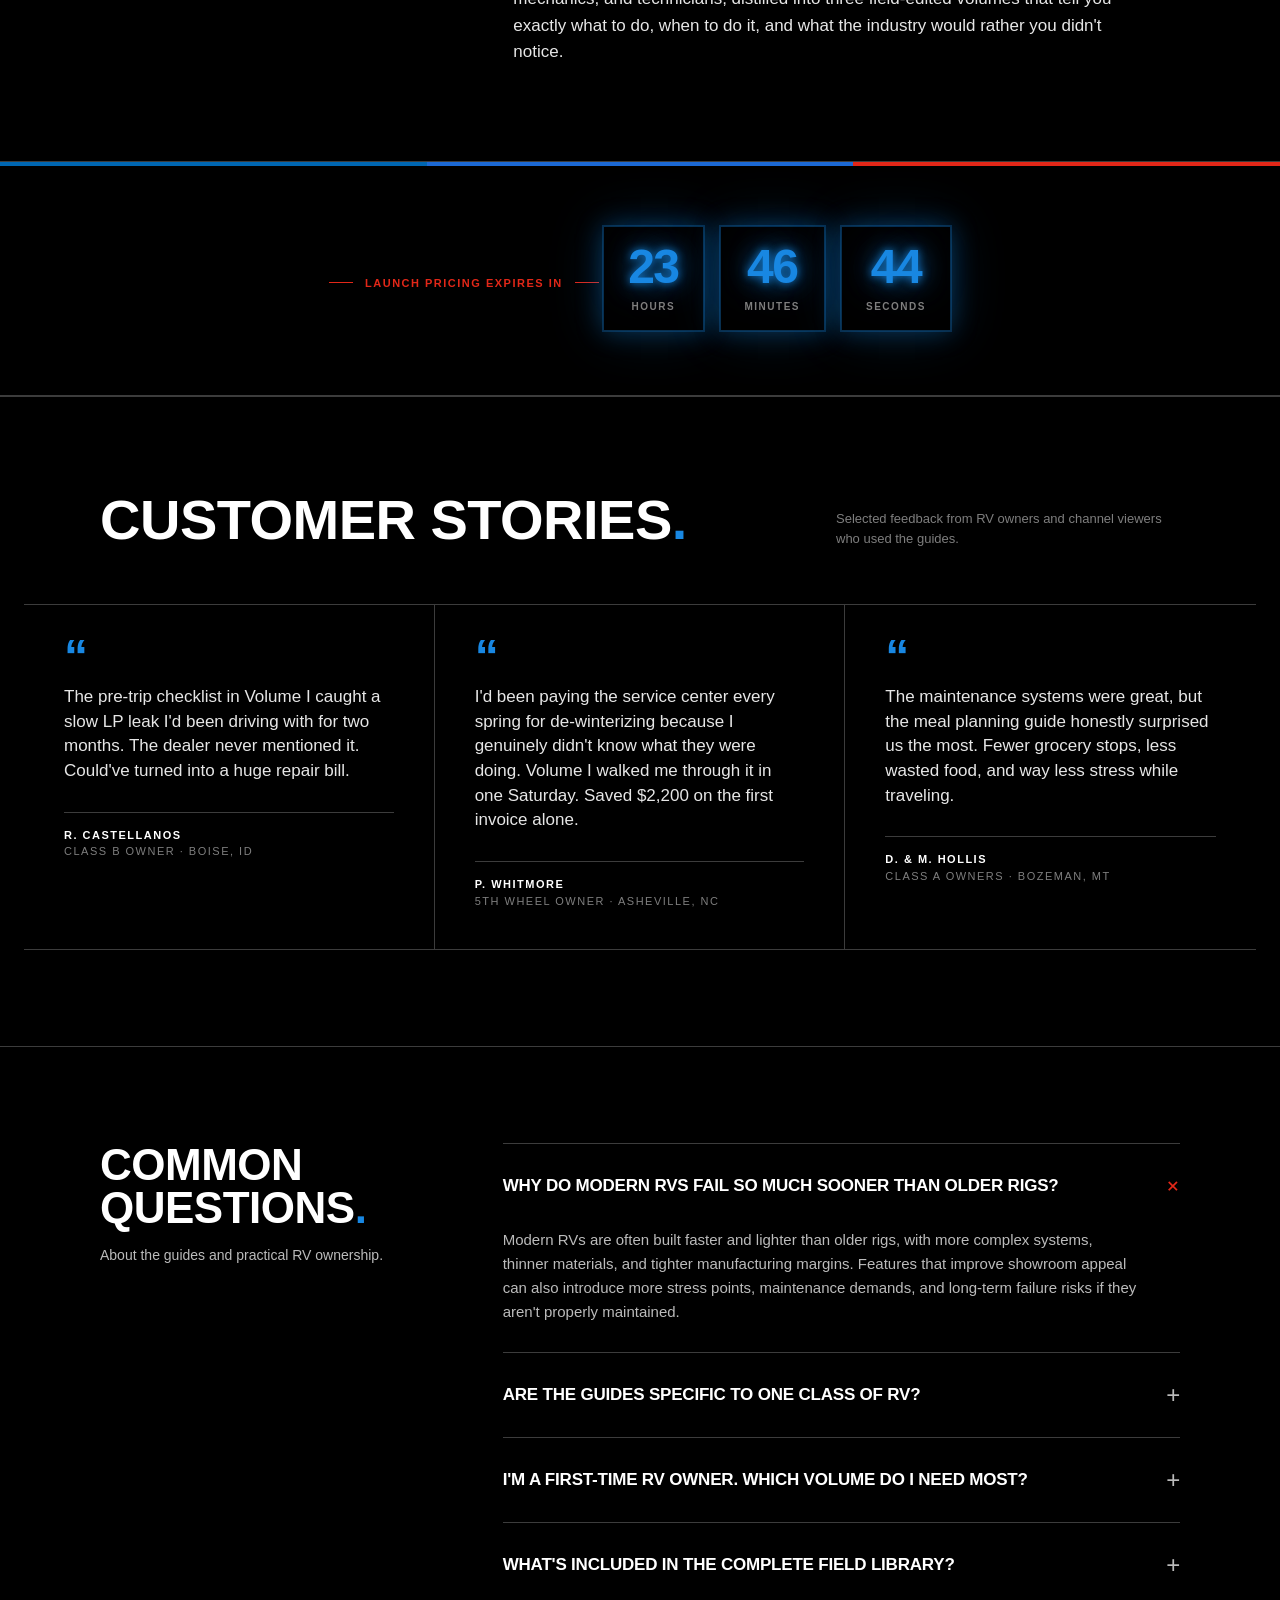
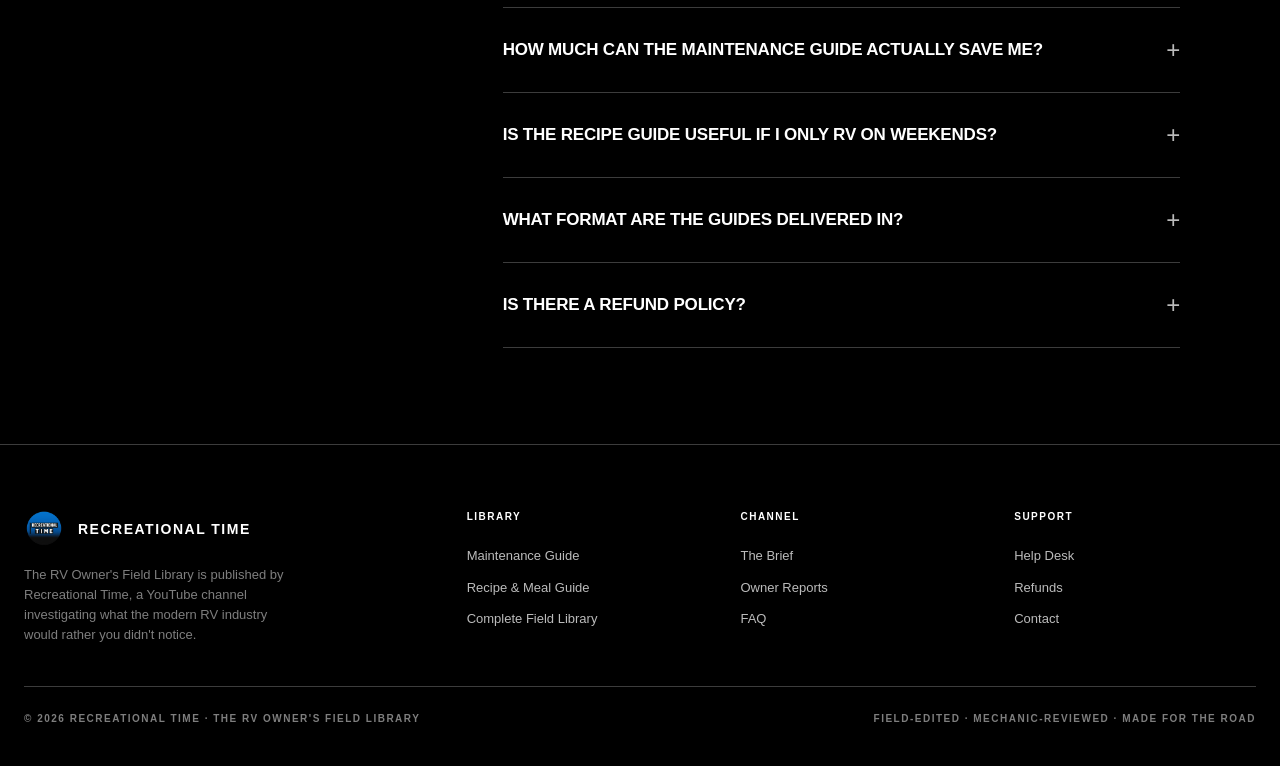
==== commit b76a4aa9: "Restyle featured card banner to gold pill with glow Gold gradient badge with rounded bottom corners," ====
--- a/index.html
+++ b/index.html
@@ -480,34 +480,54 @@
 
 .book-card.featured {
   background: var(--rt-canvas);
-  border-color: var(--rt-ink);
-  padding-top: 48px;
+  border-color: rgba(244, 180, 0, 0.35);
+  padding-top: 64px;
+  box-shadow:
+    0 0 20px rgba(244, 180, 0, 0.08),
+    0 0 48px rgba(244, 180, 0, 0.05);
 }
 
 .featured-flag {
   position: absolute;
-  top: 0; left: 0; right: 0;
-  background: rgb(141, 120, 82);
-  color: #f4b400;
+  top: -1px; left: 50%;
+  transform: translateX(-50%);
+  z-index: 5;
+  background: linear-gradient(135deg, #d4a017 0%, #f4b400 40%, #f7c948 60%, #d4a017 100%);
+  color: #ffffff;
   font-family: var(--rt-font-display);
   font-weight: 700;
   font-size: 12px;
   letter-spacing: var(--rt-track-machined);
   text-transform: uppercase;
   text-align: center;
-  padding: 10px 14px;
-  display: flex;
+  padding: 12px 28px;
+  display: inline-flex;
   align-items: center;
   justify-content: center;
-  gap: 14px;
-  border-bottom: 1px solid rgba(244, 180, 0, 0.35);
+  gap: 0;
+  white-space: nowrap;
+  border-radius: 0 0 8px 8px;
+  border: 1px solid rgba(244, 180, 0, 0.6);
+  border-top: none;
   text-shadow:
-    0 0 8px rgba(244, 180, 0, 0.80),
-    0 0 18px rgba(244, 180, 0, 0.50);
-}
+    0 1px 2px rgba(0, 0, 0, 0.3);
+  box-shadow:
+    0 4px 16px rgba(244, 180, 0, 0.40),
+    0 8px 32px rgba(244, 180, 0, 0.20);
+}
+.featured-flag::before,
+.featured-flag::after {
+  content: '';
+  position: absolute;
+  top: 50%;
+  width: 60px;
+  height: 1px;
+  background: linear-gradient(to right, transparent, rgba(244, 180, 0, 0.6), transparent);
+}
+.featured-flag::before { right: 100%; margin-right: 0; }
+.featured-flag::after { left: 100%; margin-left: 0; }
 .featured-flag .stars {
-  letter-spacing: 1.5px;
-  font-size: 13px;
+  display: none;
 }
 
 .book-vol {
@@ -1623,7 +1643,7 @@
 
     <!-- BUNDLE (FEATURED) -->
     <article class="book-card featured">
-      <div class="featured-flag"><span class="stars">&#9733;&#9733;&#9733;&#9733;&#9733;</span> Best Value &amp; Most Recommended</div>
+      <div class="featured-flag">Best Value &amp; Most Recommended</div>
       <div class="book-vol"></div>
 
       <div class="card-cover-slot">
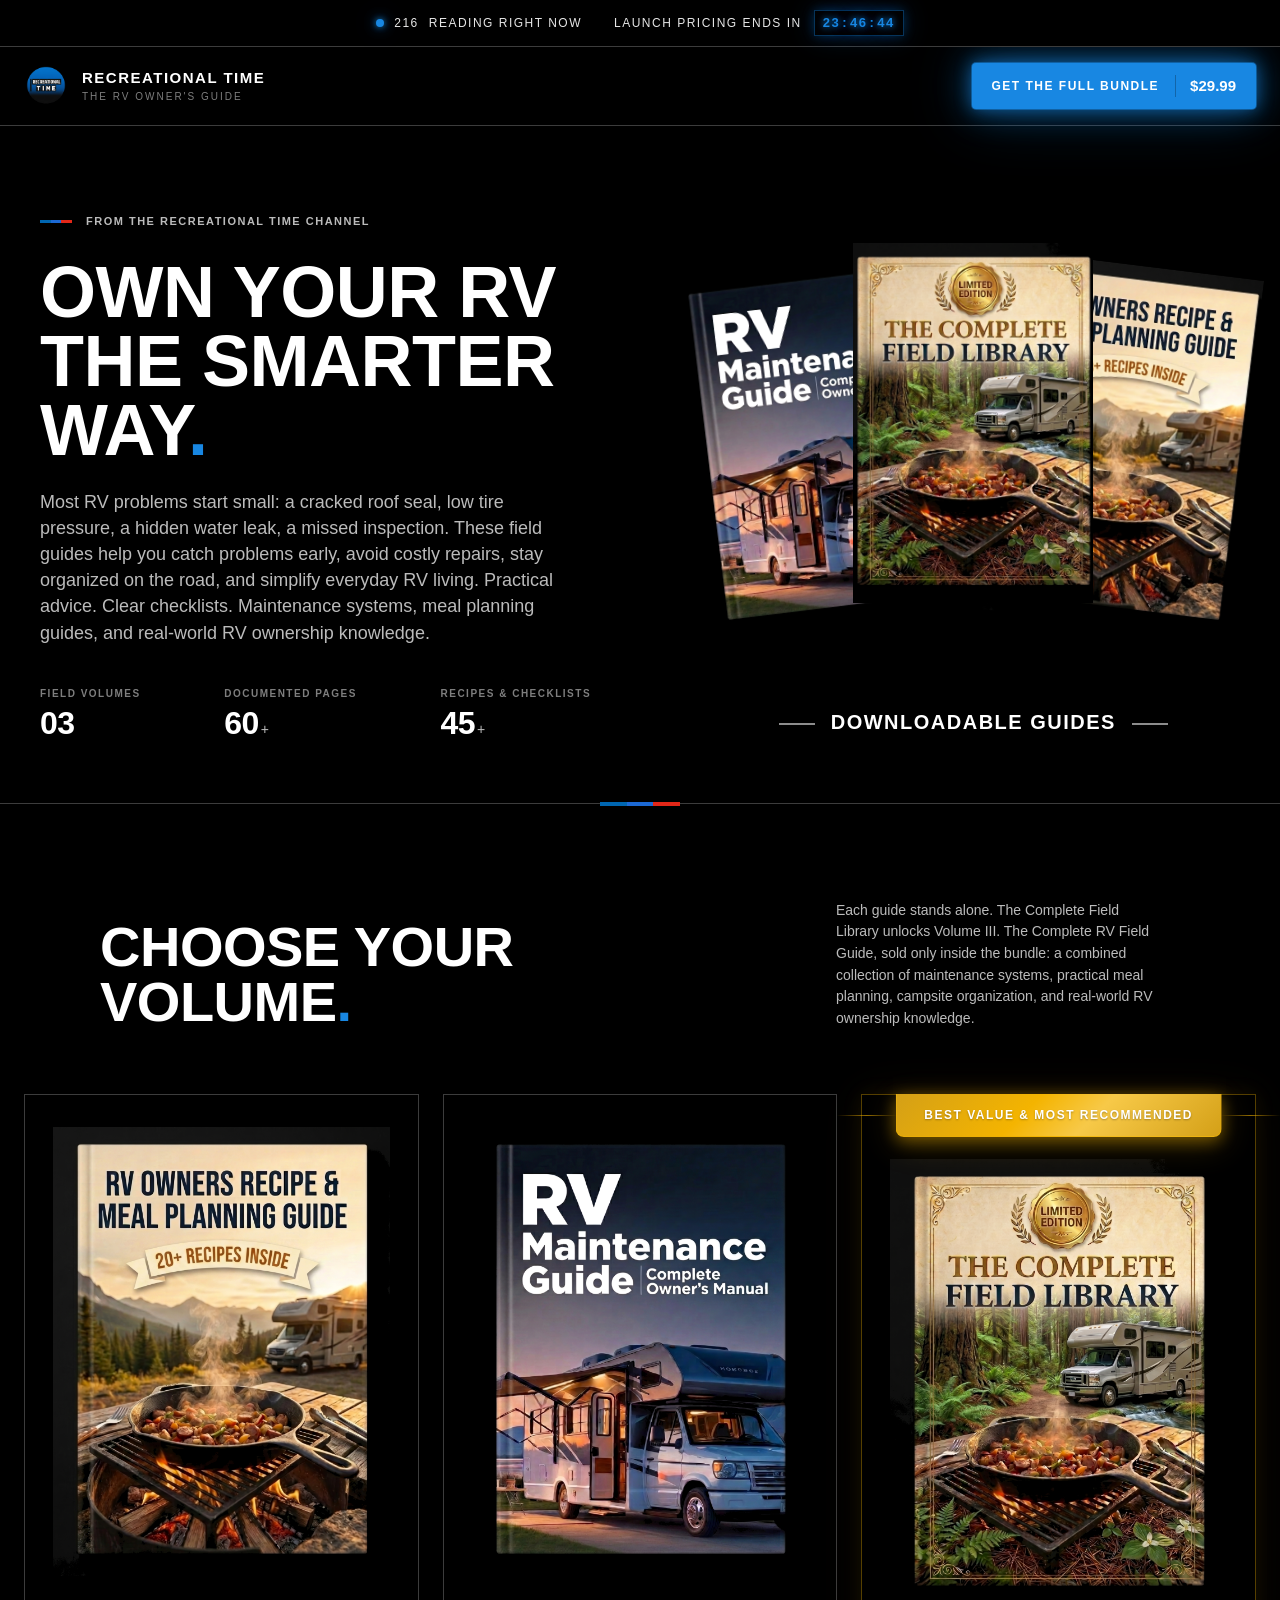
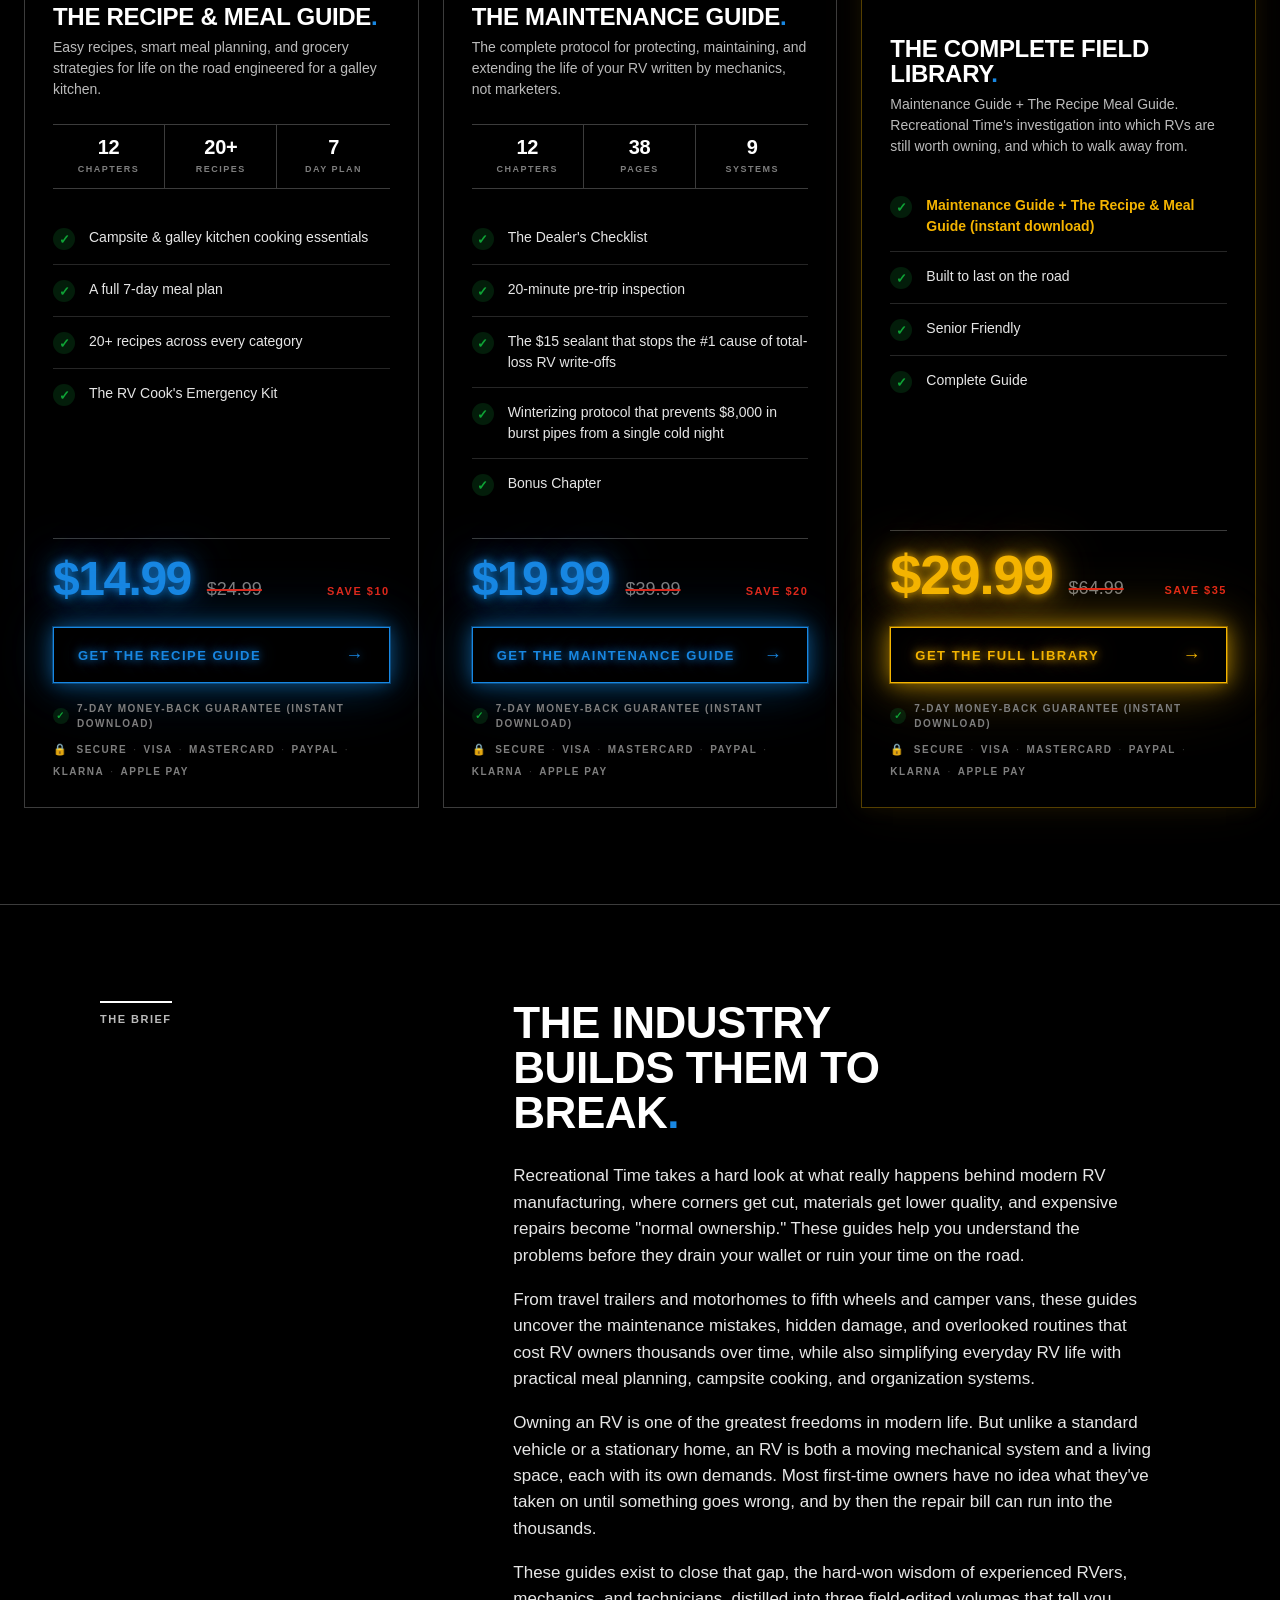
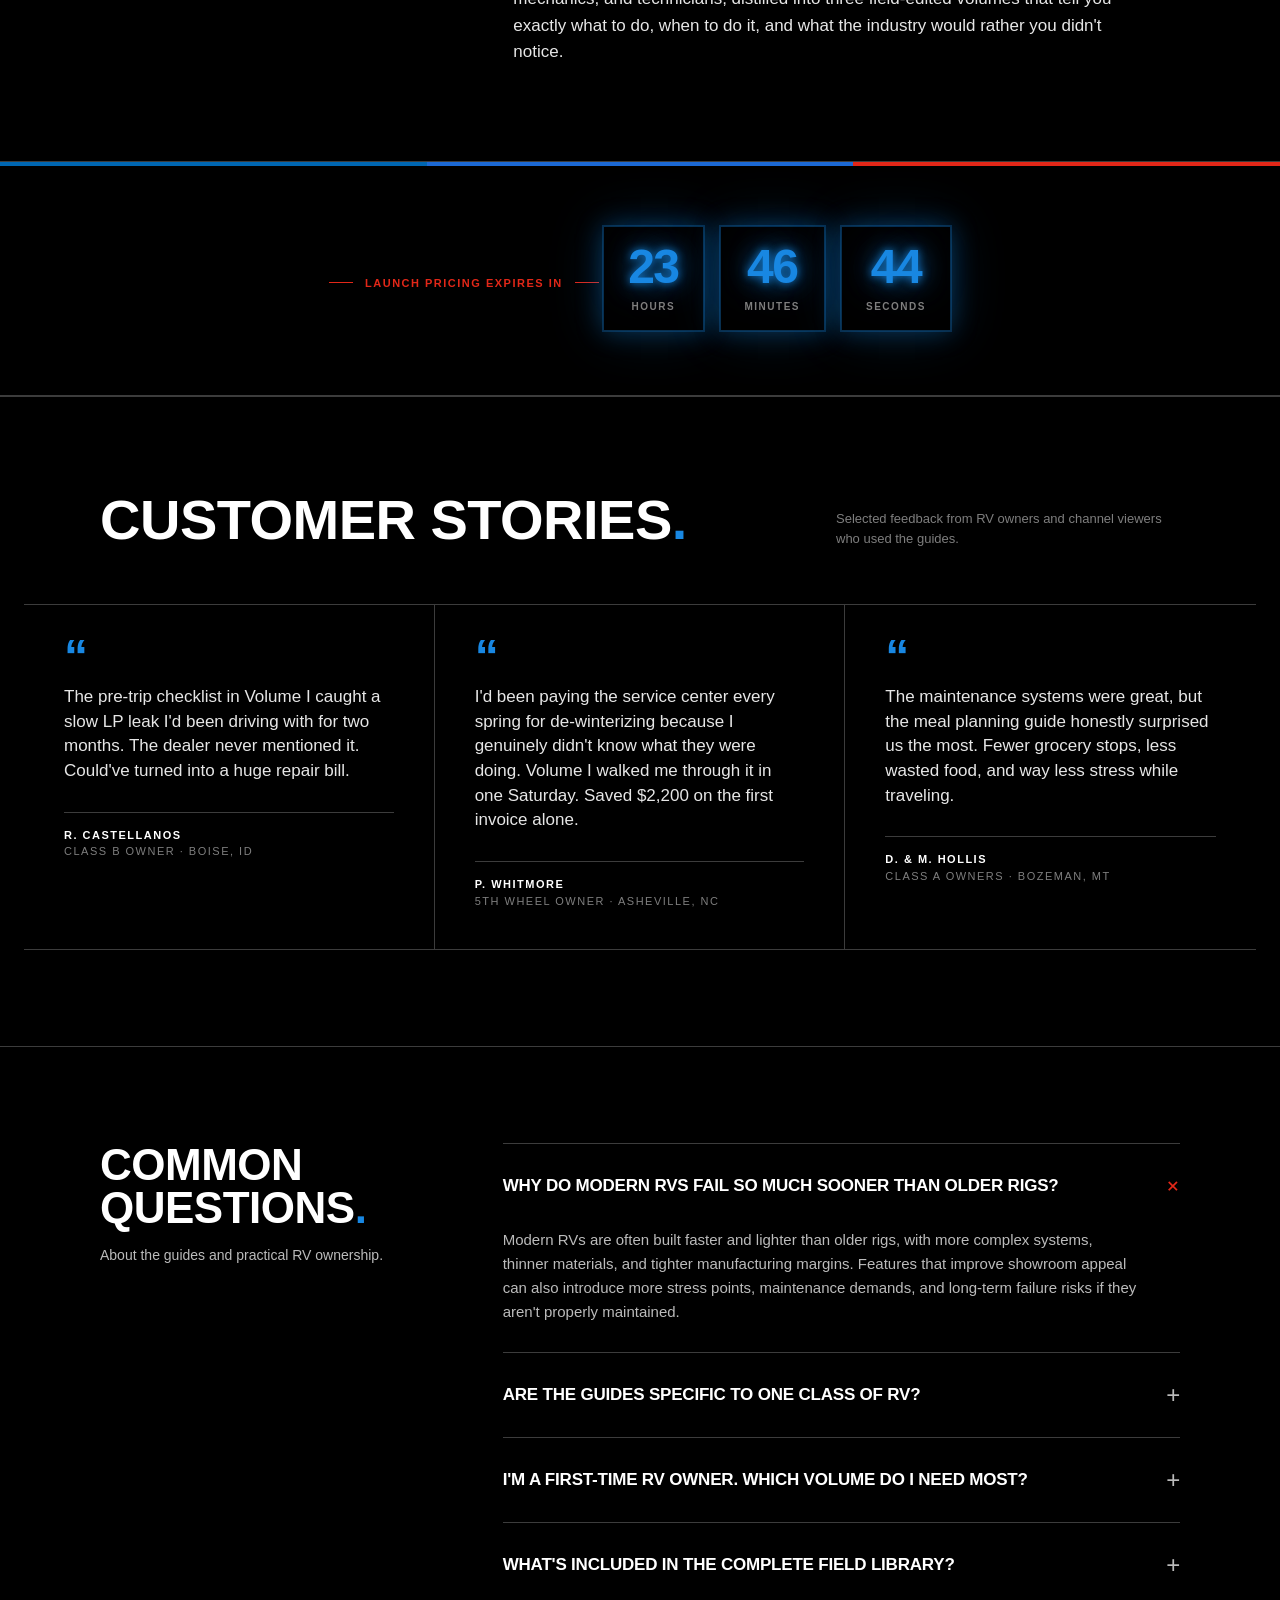
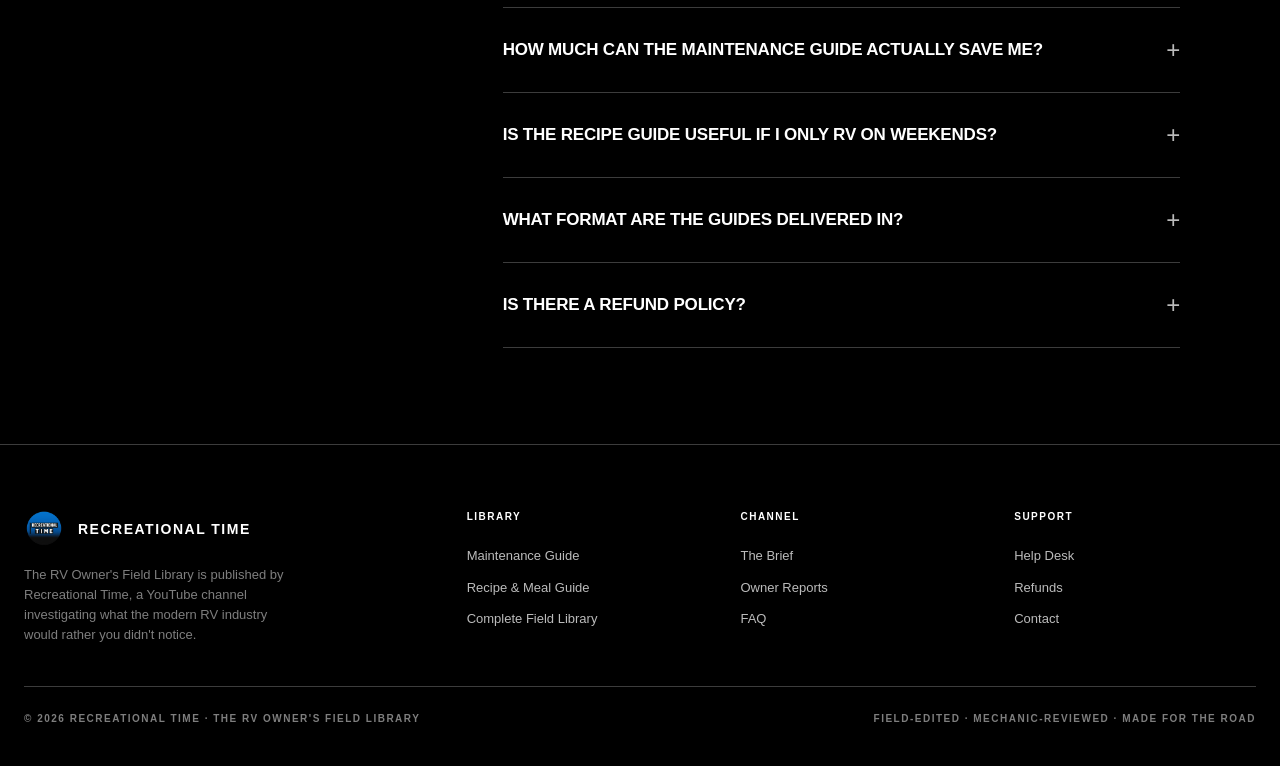
==== commit 436144b9: "Swap card positions: Recipe Guide first, Maintenance Guide second Co-Authored-By: Claude Opus 4.6 <n" ====
--- a/index.html
+++ b/index.html
@@ -1556,7 +1556,49 @@
 
   <div class="cards-grid">
 
-    <!-- VOLUME I — MAINTENANCE GUIDE -->
+    <!-- POSITION 1 — RECIPE & MEAL PLANNING -->
+    <article class="book-card">
+      <div class="book-vol"></div>
+
+      <div class="card-cover-slot">
+        <div class="cover-photo">
+          <img src="project/assets/cover-recipe-guide.png" alt="RV Owners Recipe &amp; Meal Planning Guide" style="object-fit: cover">
+        </div>
+      </div>
+
+      <h3 class="card-title">The Recipe &amp; Meal Guide<span class="rt-period">.</span></h3>
+      <p class="card-tagline">Easy recipes, smart meal planning, and grocery strategies for life on the road engineered for a galley kitchen.</p>
+
+      <div class="spec-strip">
+        <div class="spec-cell"><div class="spec-cell-val">12</div><div class="spec-cell-lbl">Chapters</div></div>
+        <div class="spec-cell"><div class="spec-cell-val">20+</div><div class="spec-cell-lbl">Recipes</div></div>
+        <div class="spec-cell"><div class="spec-cell-val">7</div><div class="spec-cell-lbl">Day Plan</div></div>
+      </div>
+
+      <ul class="features">
+        <li>Campsite &amp; galley kitchen cooking essentials</li>
+        <li>A full 7-day meal plan</li>
+        <li>20+ recipes across every category</li>
+        <li>The RV Cook's Emergency Kit</li>
+      </ul>
+
+      <div class="price-block">
+        <div class="price-now">$14.99</div>
+        <div class="price-was">$24.99</div>
+        <div class="price-save">Save $10</div>
+      </div>
+
+      <a href="https://pay.hotmart.com/U106088940I?checkoutMode=2" class="cta-btn hotmart-fb hotmart__button-checkout" target="_blank" rel="noopener">
+        <span>Get The Recipe Guide</span>
+        <span class="arrow">&rarr;</span>
+      </a>
+      <div class="guarantee">
+        <span class="guarantee-line"><span class="guarantee-check">&check;</span> 7-Day Money-Back Guarantee (Instant Download)</span>
+        <span class="guarantee-payments"><span class="lock">&#x1F512;</span> Secure <span class="sep">&middot;</span> Visa <span class="sep">&middot;</span> Mastercard <span class="sep">&middot;</span> PayPal <span class="sep">&middot;</span> Klarna <span class="sep">&middot;</span> Apple Pay</span>
+      </div>
+    </article>
+
+    <!-- POSITION 2 — MAINTENANCE GUIDE -->
     <article class="book-card">
       <div class="book-vol"></div>
 
@@ -1591,48 +1633,6 @@
 
       <a href="https://pay.hotmart.com/N105981352S?checkoutMode=2" class="cta-btn hotmart-fb hotmart__button-checkout" target="_blank" rel="noopener">
         <span>Get The Maintenance Guide</span>
-        <span class="arrow">&rarr;</span>
-      </a>
-      <div class="guarantee">
-        <span class="guarantee-line"><span class="guarantee-check">&check;</span> 7-Day Money-Back Guarantee (Instant Download)</span>
-        <span class="guarantee-payments"><span class="lock">&#x1F512;</span> Secure <span class="sep">&middot;</span> Visa <span class="sep">&middot;</span> Mastercard <span class="sep">&middot;</span> PayPal <span class="sep">&middot;</span> Klarna <span class="sep">&middot;</span> Apple Pay</span>
-      </div>
-    </article>
-
-    <!-- VOLUME II — RECIPE & MEAL PLANNING -->
-    <article class="book-card">
-      <div class="book-vol"></div>
-
-      <div class="card-cover-slot">
-        <div class="cover-photo">
-          <img src="project/assets/cover-recipe-guide.png" alt="RV Owners Recipe &amp; Meal Planning Guide" style="object-fit: cover">
-        </div>
-      </div>
-
-      <h3 class="card-title">The Recipe &amp; Meal Guide<span class="rt-period">.</span></h3>
-      <p class="card-tagline">Easy recipes, smart meal planning, and grocery strategies for life on the road engineered for a galley kitchen.</p>
-
-      <div class="spec-strip">
-        <div class="spec-cell"><div class="spec-cell-val">12</div><div class="spec-cell-lbl">Chapters</div></div>
-        <div class="spec-cell"><div class="spec-cell-val">20+</div><div class="spec-cell-lbl">Recipes</div></div>
-        <div class="spec-cell"><div class="spec-cell-val">7</div><div class="spec-cell-lbl">Day Plan</div></div>
-      </div>
-
-      <ul class="features">
-        <li>Campsite &amp; galley kitchen cooking essentials</li>
-        <li>A full 7-day meal plan</li>
-        <li>20+ recipes across every category</li>
-        <li>The RV Cook's Emergency Kit</li>
-      </ul>
-
-      <div class="price-block">
-        <div class="price-now">$14.99</div>
-        <div class="price-was">$24.99</div>
-        <div class="price-save">Save $10</div>
-      </div>
-
-      <a href="https://pay.hotmart.com/U106088940I?checkoutMode=2" class="cta-btn hotmart-fb hotmart__button-checkout" target="_blank" rel="noopener">
-        <span>Get The Recipe Guide</span>
         <span class="arrow">&rarr;</span>
       </a>
       <div class="guarantee">
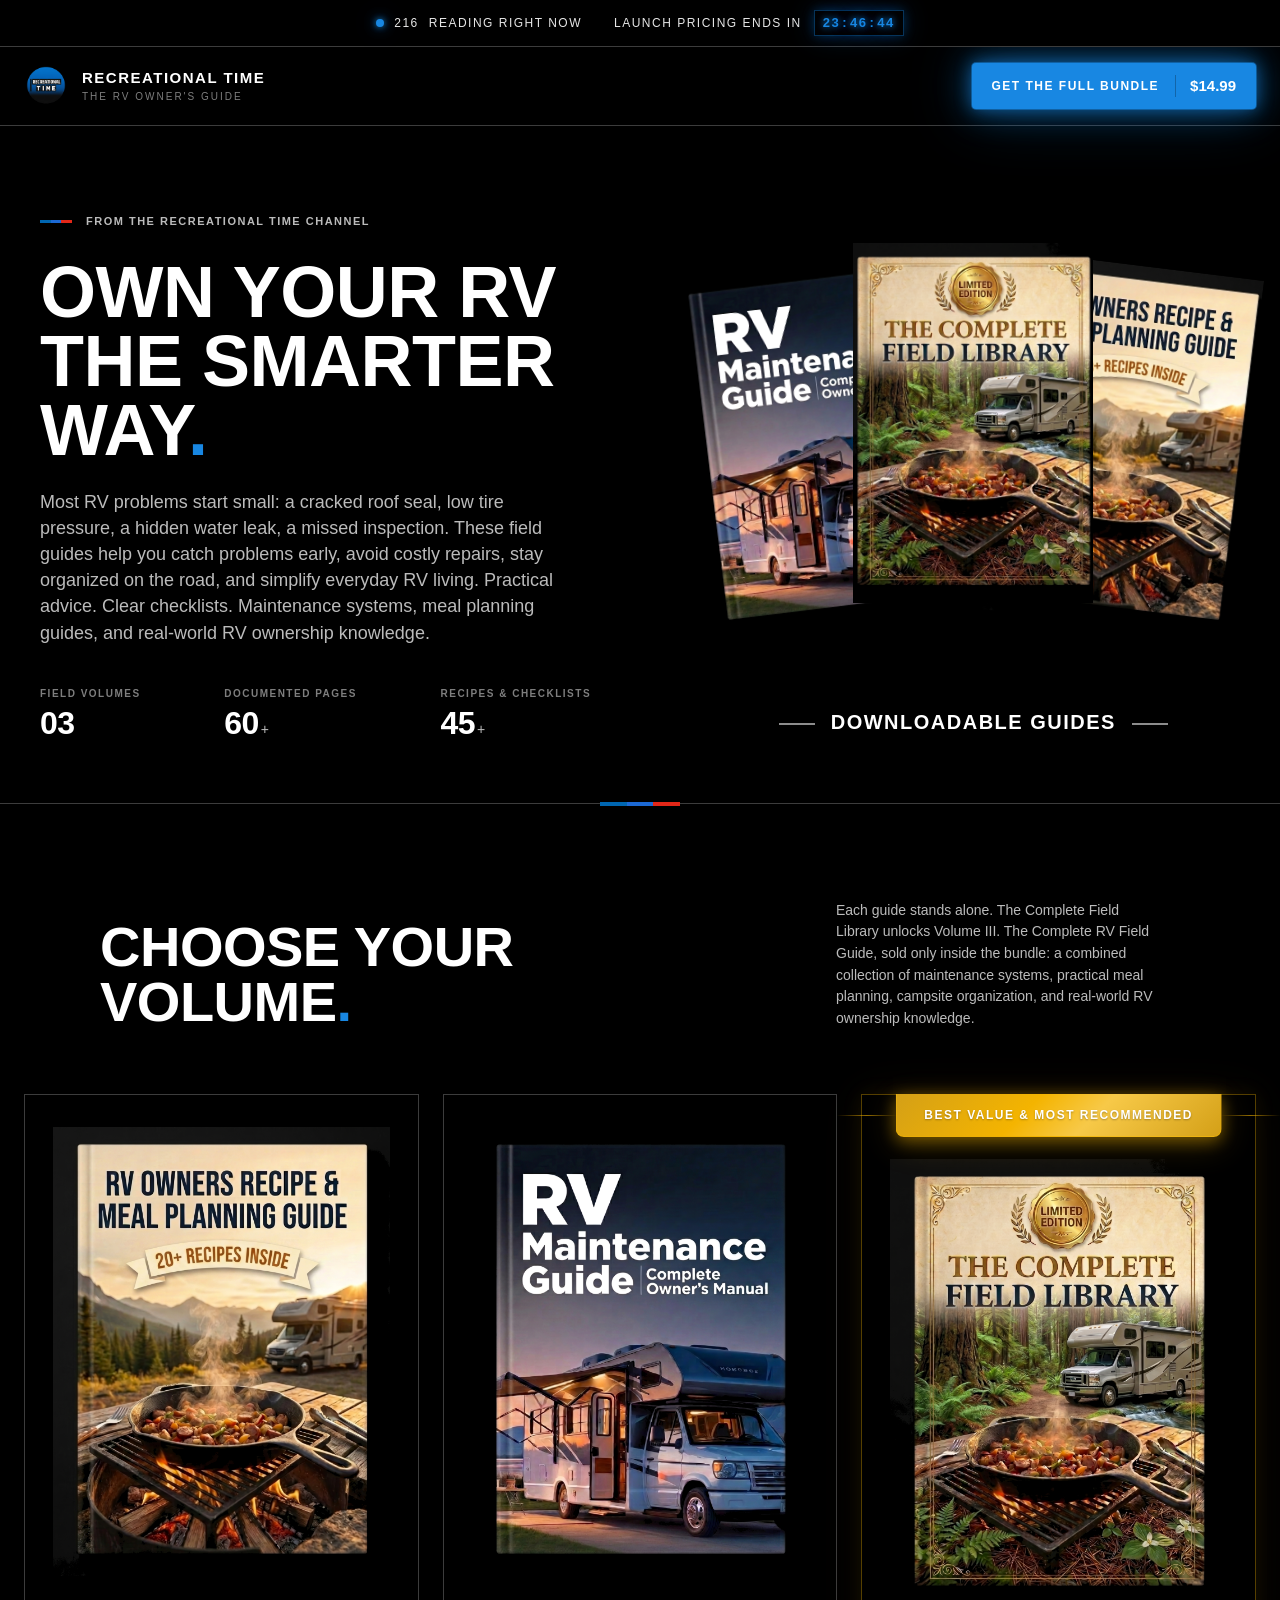
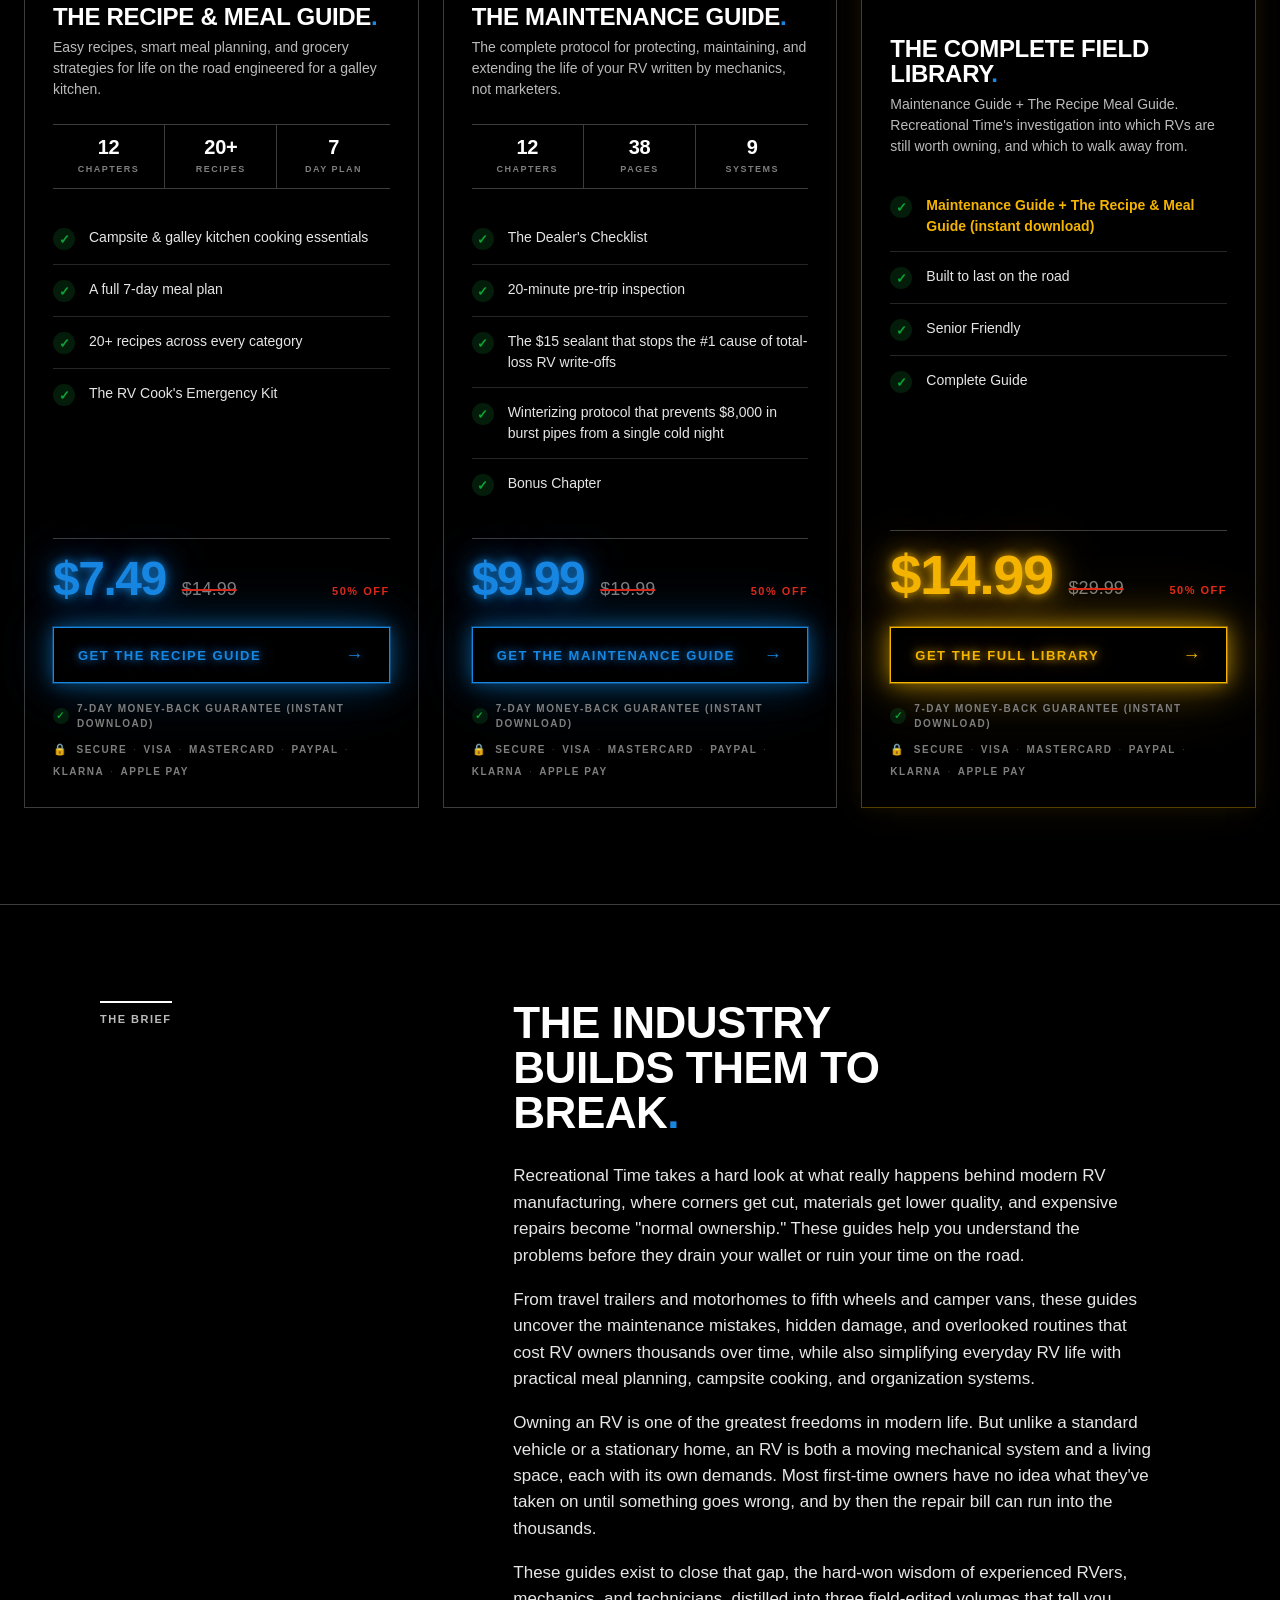
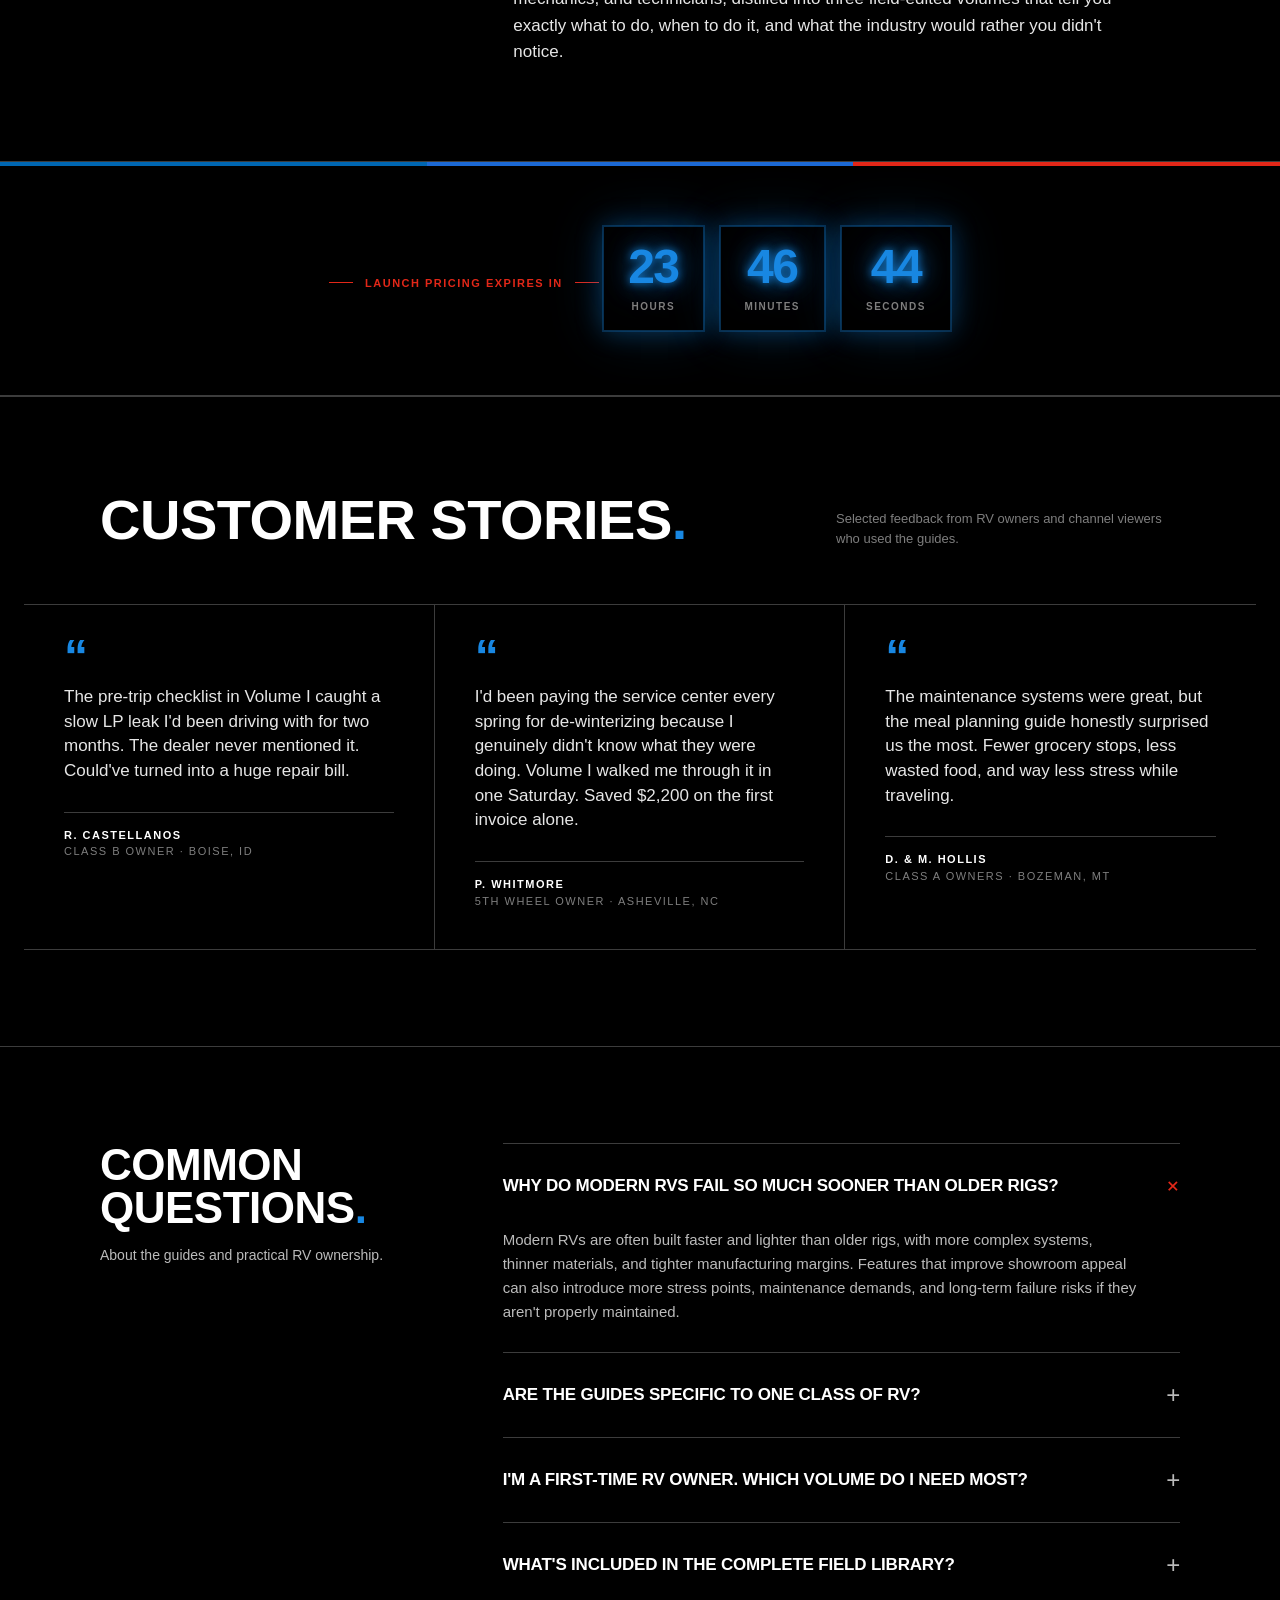
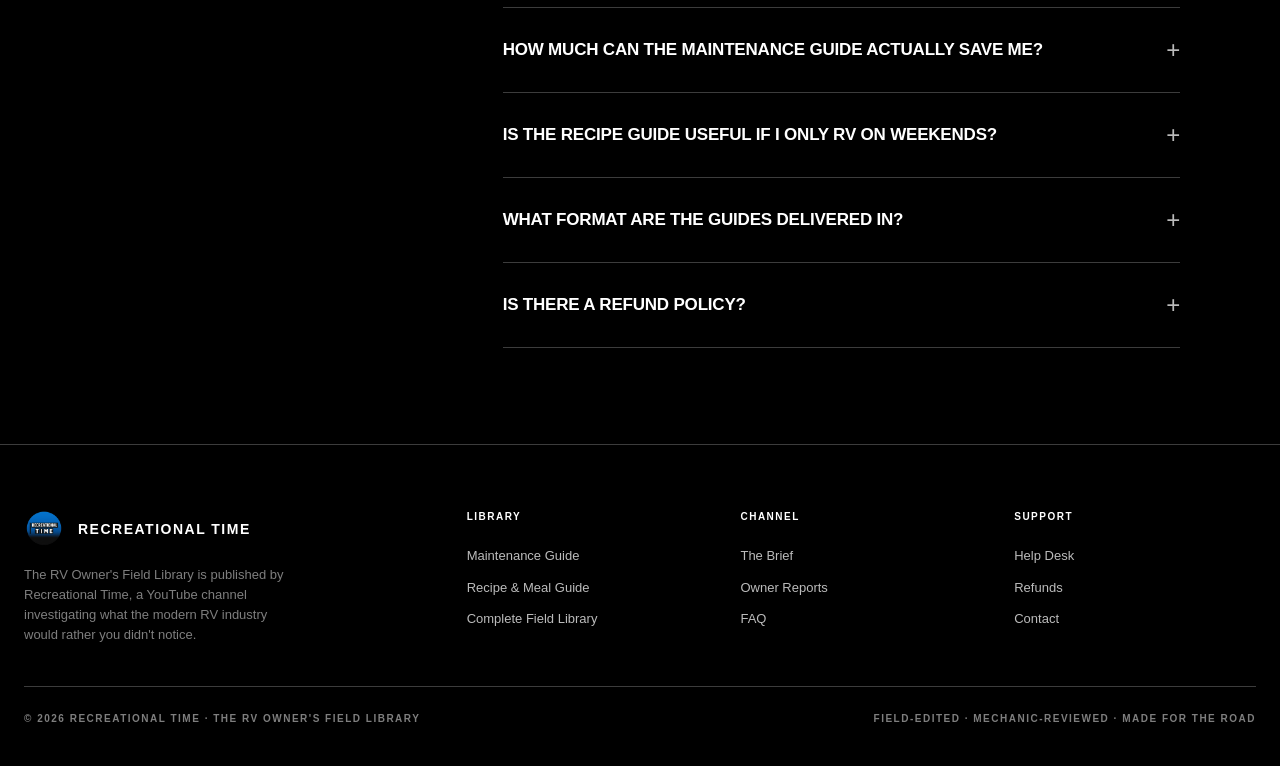
==== commit f1bc1a0e: "Update all ebook prices to 50% off Co-Authored-By: Claude Opus 4.6 <noreply@anthropic.com>" ====
--- a/index.html
+++ b/index.html
@@ -1494,7 +1494,7 @@
         <span>The RV Owner's Guide</span>
       </div>
     </div>
-    <a href="https://pay.hotmart.com/C106089226H?checkoutMode=2" class="nav-cta hotmart-fb hotmart__button-checkout" target="_blank" rel="noopener">Get The Full Bundle <span class="nav-cta-price">$29.99</span></a>
+    <a href="https://pay.hotmart.com/C106089226H?checkoutMode=2" class="nav-cta hotmart-fb hotmart__button-checkout" target="_blank" rel="noopener">Get The Full Bundle <span class="nav-cta-price">$14.99</span></a>
   </div>
 </nav>
 
@@ -1583,9 +1583,9 @@
       </ul>
 
       <div class="price-block">
-        <div class="price-now">$14.99</div>
-        <div class="price-was">$24.99</div>
-        <div class="price-save">Save $10</div>
+        <div class="price-now">$7.49</div>
+        <div class="price-was">$14.99</div>
+        <div class="price-save">50% Off</div>
       </div>
 
       <a href="https://pay.hotmart.com/U106088940I?checkoutMode=2" class="cta-btn hotmart-fb hotmart__button-checkout" target="_blank" rel="noopener">
@@ -1626,9 +1626,9 @@
       </ul>
 
       <div class="price-block">
-        <div class="price-now">$19.99</div>
-        <div class="price-was">$39.99</div>
-        <div class="price-save">Save $20</div>
+        <div class="price-now">$9.99</div>
+        <div class="price-was">$19.99</div>
+        <div class="price-save">50% Off</div>
       </div>
 
       <a href="https://pay.hotmart.com/N105981352S?checkoutMode=2" class="cta-btn hotmart-fb hotmart__button-checkout" target="_blank" rel="noopener">
@@ -1663,9 +1663,9 @@
       </ul>
 
       <div class="price-block">
-        <div class="price-now">$29.99</div>
-        <div class="price-was">$64.99</div>
-        <div class="price-save">Save $35</div>
+        <div class="price-now">$14.99</div>
+        <div class="price-was">$29.99</div>
+        <div class="price-save">50% Off</div>
       </div>
 
       <a href="https://pay.hotmart.com/C106089226H?checkoutMode=2" class="cta-btn primary hotmart-fb hotmart__button-checkout" target="_blank" rel="noopener">
@@ -1836,8 +1836,8 @@
   <div class="mobile-cta-left">
     <span class="mobile-cta-label">Full Library</span>
     <div class="mobile-cta-prices">
-      <span class="mobile-cta-was">$64.99</span>
-      <span class="mobile-cta-now">$29.99</span>
+      <span class="mobile-cta-was">$29.99</span>
+      <span class="mobile-cta-now">$14.99</span>
     </div>
   </div>
   <span class="mobile-cta-btn">Get The Library &rarr;</span>
